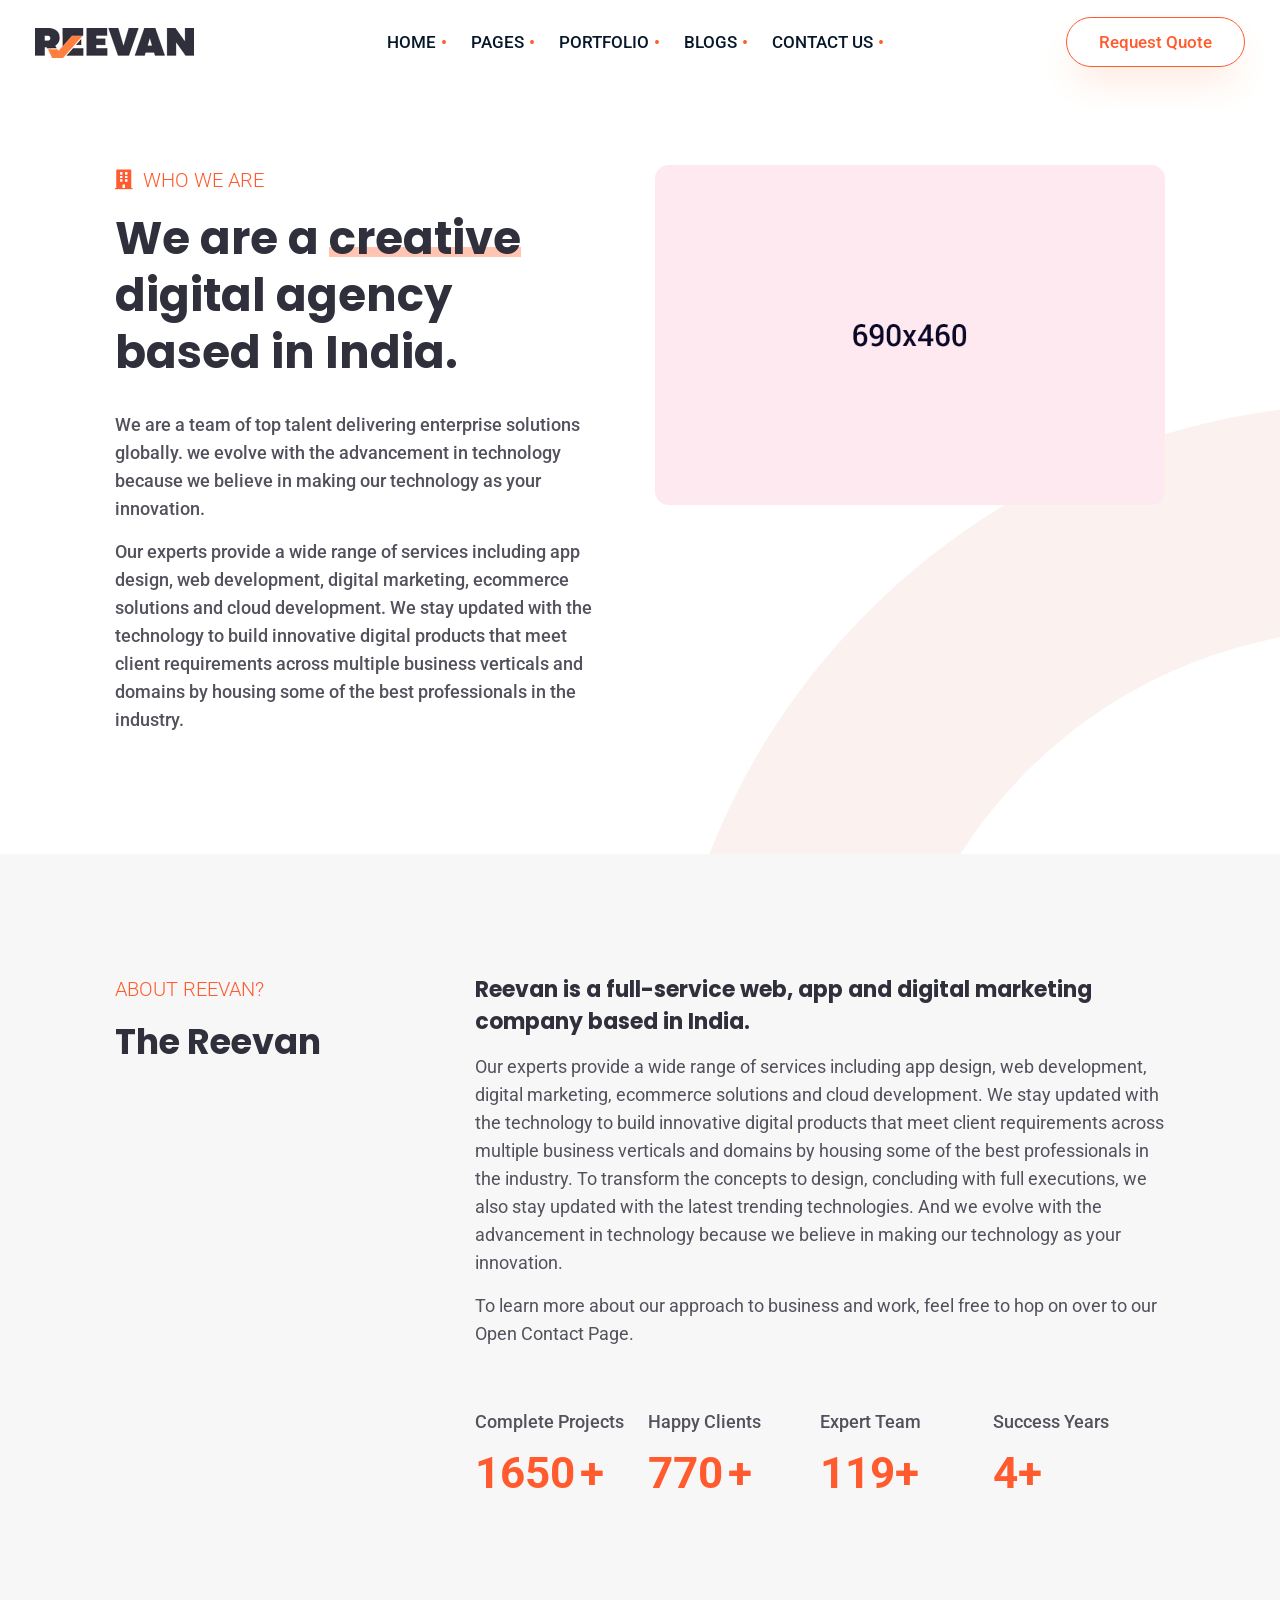
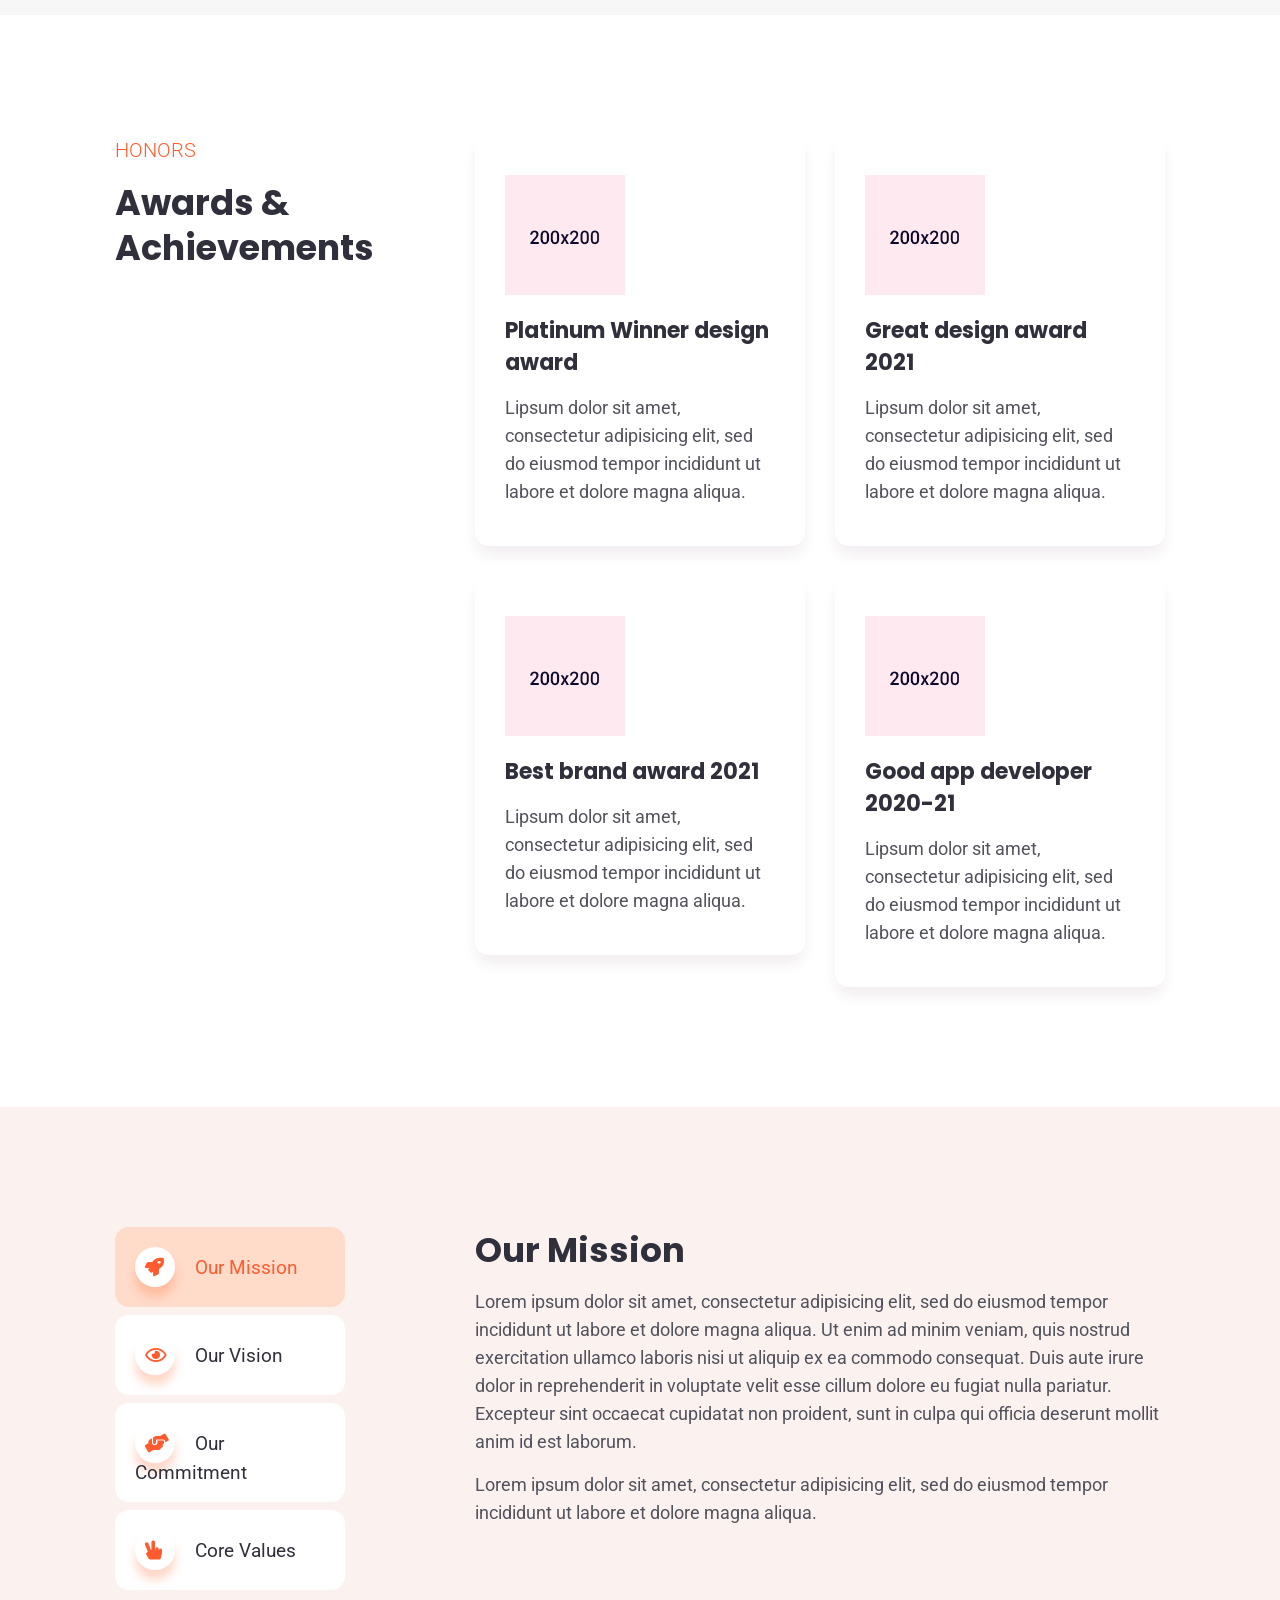
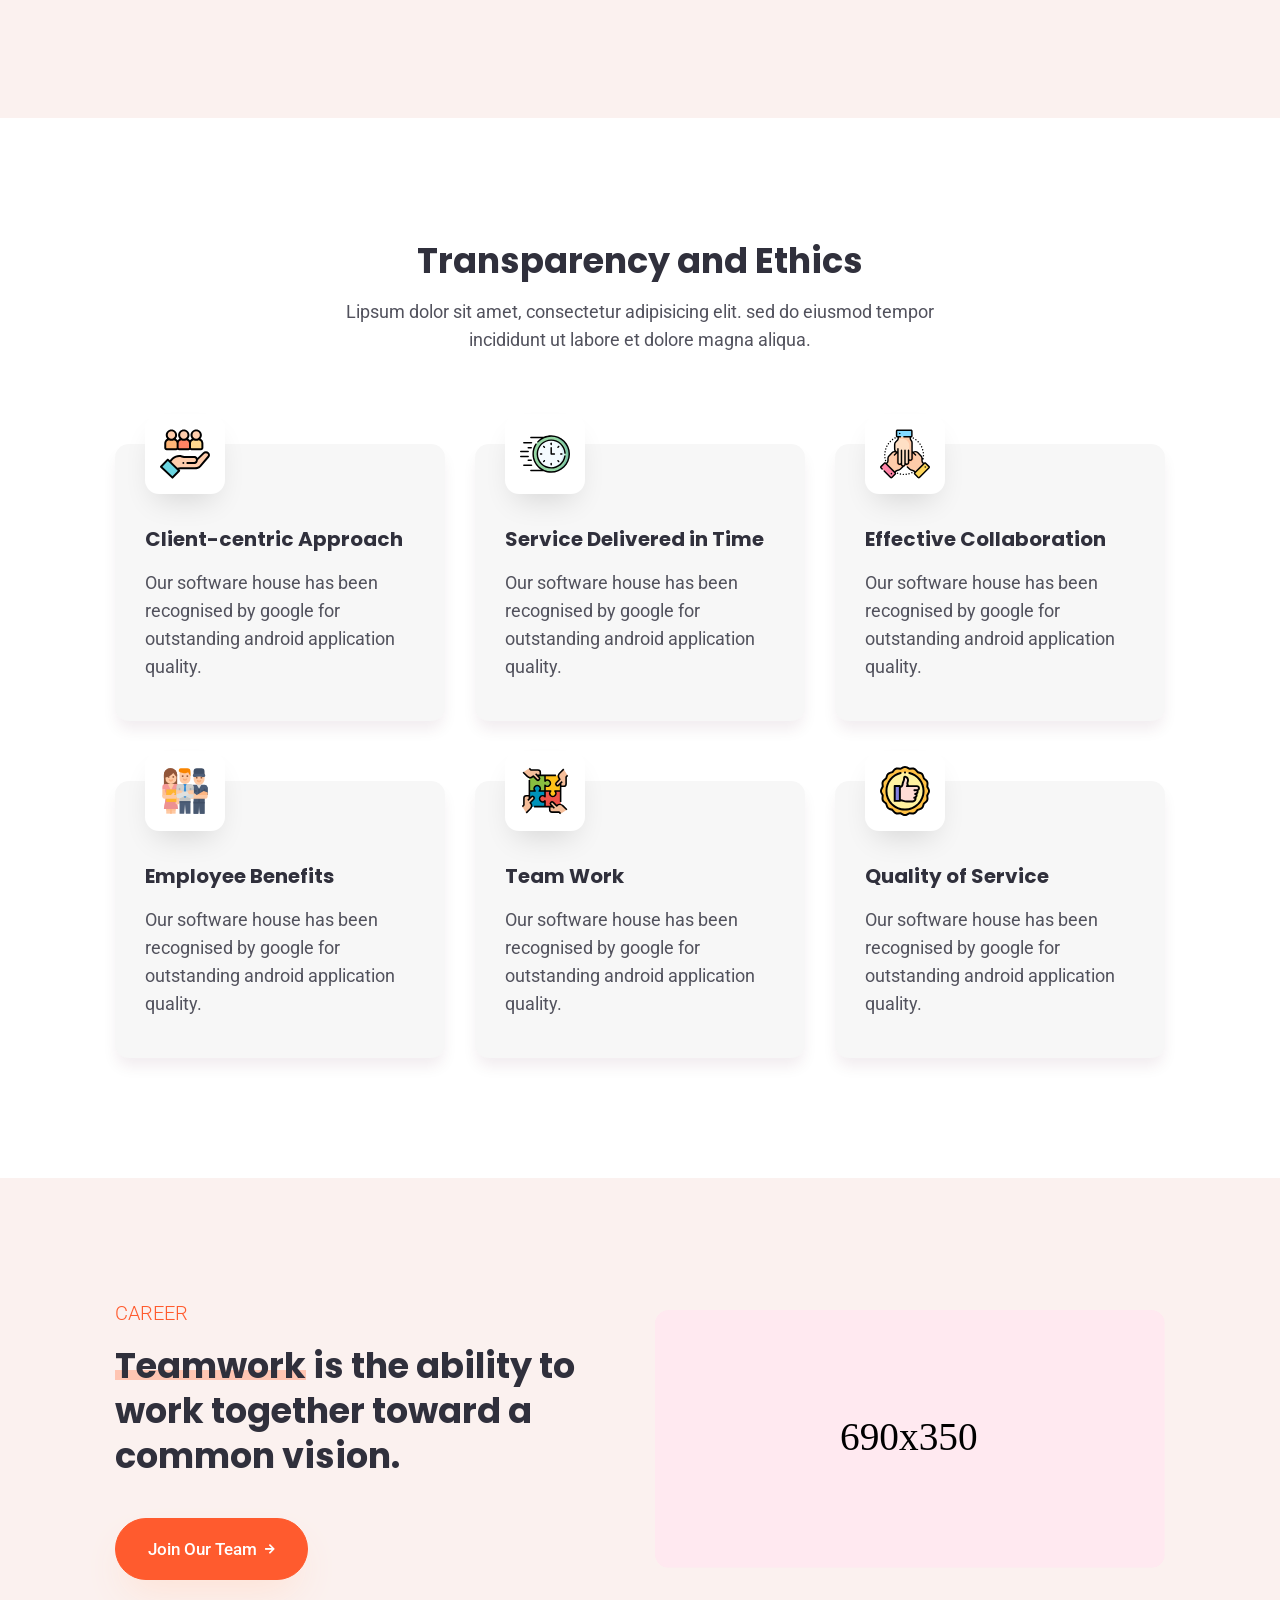
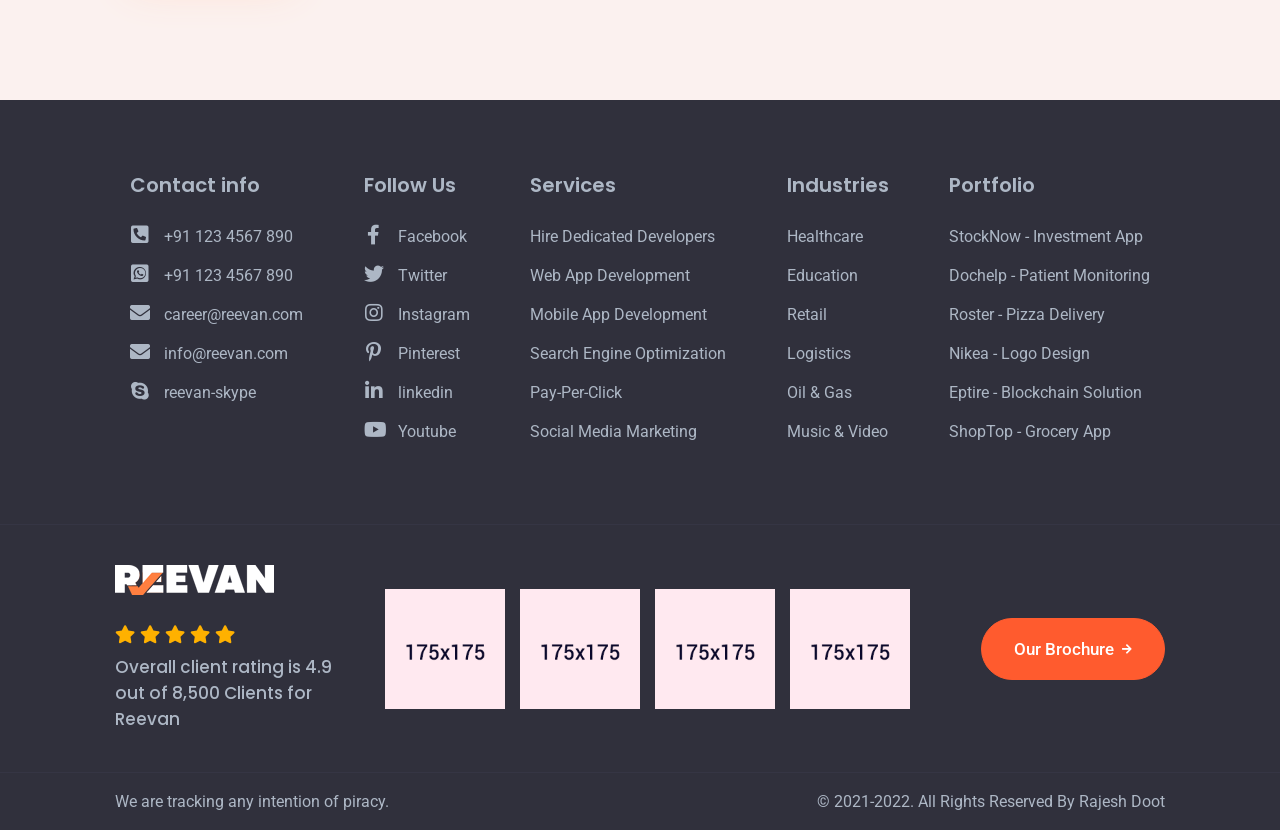
==== about.html @ 34c4d8a5 "added files" ====
<!DOCTYPE html>
<html lang="zxx" class="no-js">
<head>
	<meta charset="utf-8" />
	<title>Reevan Web Design &amp; Digital Marketing Agency HTML Template</title>
	<meta name="description" content="Creative Agency, Marketing Agency Template">
	<meta name="keywords" content="Creative Agency, Marketing Agency">
	<meta name="author" content="rajesh-doot">
	<meta name="viewport" content="width=device-width, initial-scale=1, shrink-to-fit=no">
	<meta http-equiv="X-UA-Compatible" content="IE=edge">
	<meta name="theme-color" content="#e8f1ff">
	<!--Website-favicon-->
	<link href="images/favicon.png" rel="icon">
	<!--Plugin-css-->
	<link href="css/bootstrap.min.css" rel="stylesheet">
	<link href="css/plugin.min.css" rel="stylesheet">
	<link href="css/all.min.css" rel="stylesheet">
	<link rel="preconnect" href="https://fonts.gstatic.com">
	<link rel="preconnect" href="https://fonts.gstatic.com">
	<link href="https://fonts.googleapis.com/css2?family=Poppins:wght@300;400;500;600;700;800;900&family=Roboto:wght@400;500;700&display=swap" rel="stylesheet">
	<!-- Template-style-->
	<link href="css/style.css" rel="stylesheet">
	<link href="css/responsive.css" rel="stylesheet">
</head>
<body>
    <!--Start Preloader -->
    <div class="onloadpage" id="page-load">
		<div class="loader-div">
		  <div class="on-img"><img src="images/loader.gif" alt="Logo" class="img-fluid" /><span>Loading Please Wait...</span></div>
		</div>
	  </div>
	  <!--End Preloader -->
	  <!--Start Header-->
	  <header class="ree-header fixed-top">
		<div class="container-fluid m-p-l-r-0">
		  <div class="menu-header">
			<div class="menu-logo">
			  <div class="dskt-logo"><a class="nav-brand" href="./">	<img src="images/logo.png" alt="Logo" class="ree-logo" /> </a> </div>
			</div>
			<div class="ree-nav" role="navigation">
			  <ul class="nav-list">
				<li class="megamenu">
				  <a href="#" class="menu-links">Home</a>
				  <div class="menu-dropdown">
					<div class="menu-block-set">
					  <div class="container">
						<div class="menu-block-a">
						  <div class="mega-menu-blocks">
							<p class="mb10">Need a Website?</p>
							<h4>We Will Shape Your Brand With Our Digital Solutions</h4>
							<a href="get-quote.html" class="ree-btn ree-btn0 ree-btn-grdt2 mt30"> Request Quote <i class="fas fa-arrow-right fa-btn"></i></a>
						  </div>
						  <div class="mega-menu-blocks">
							<div class="menu-inner-block-a">
							  <div class="inner-blockss">
								<label class="menu-headings">Multi-Page Demo</label>
								<ul class="menu-li-link">
								  <li><a href="app-development.html">App Development</a></li>
								  <li><a href="creative-agency.html">Creative Agency</a></li>
								  <li><a href="digital-agency.html">Digital Agency</a></li>
								  <li><a href="graphic-design.html">Graphic Design</a></li>
								  <li><a href="lead-generation.html">Lead Generation</a></li>
								  <li><a href="personal-portfolio.html">Personal Portfolio</a></li>
								  <li><a href="web-design.html">Web Design</a></li>
								</ul>
							  </div>
							  <div class="inner-blockss">
								<label class="menu-headings">One-Page Demo</label>
								<ul class="menu-li-link">
								  <li><a href="app-development-onepage.html">App Development</a></li>
								  <li><a href="creative-agency-onepage.html">Creative Agency</a></li>
								  <li><a href="digital-agency-onepage.html">Digital Agency</a></li>
								  <li><a href="graphic-design-onepage.html">Graphic Design</a></li>
								  <li><a href="lead-generation-onepage.html">Lead Generation</a></li>
								  <li><a href="personal-portfolio-onepage.html">Personal Portfolio</a></li>
								  <li><a href="web-design-onepage.html">Web Design</a></li>
								</ul>
							  </div>
							  <div class="inner-blockss">
								<label class="menu-headings">Coming Soon Demo</label>
								<ul class="menu-li-link">
								  <li><a  href="#." class="dsbld">Corporate Business</a></li>
								  <li><a  href="#." class="dsbld">Product Landing Page</a></li>
								  <li><a  href="#." class="dsbld">Photography</a></li>
								  <li><a  href="#." class="dsbld">Domain & Hosting</a></li>
								  <li><a  href="#." class="dsbld">E-commerce</a></li>
								  <li><a  href="#." class="dsbld">Business Development</a></li>
								</ul>
							  </div>
							  <div class="inner-blockss">
								<label class="menu-headings">&nbsp;</label>
							  </div>
							</div>
						  </div>
						</div>
					  </div>
					</div>
					<div class="menu-extra-info">
					  <div class="container">
						<div class="menu-extra-info-inner">
						  <ul>
							<li>
							  <div class="menu-icon-ree">
								<div class="webiocon"> <i class="far fa-envelope"></i> </div>
							  </div>
							  <a href="mailto:reevan@abcd.com">reevan@abcd.com</a>
							</li>
							<li>
							  <div class="menu-icon-ree">
								<div class="webiocon"> <i class="fas fa-phone-alt"></i> </div>
							  </div>
							  <a href="tel:+91123456789">+91 123 456 7890</a>
							</li>
							<li>
							  <div class="menu-icon-ree">
								<div class="webiocon"> <i class="fab fa-whatsapp"></i> </div>
							  </div>
							  <a href="https://wa.me/+91123456789">+91 123 456 7890</a>
							</li>
							<li>
							  <div class="menu-icon-ree">
								<div class="webiocon"> <i class="fab fa-skype"></i> </div>
							  </div>
							  <a href="#">Reevan.Skype</a>
							</li>
							<li>
							  <div class="menu-icon-ree">
								<div class="webiocon"> <i class="fas fa-question"></i> </div>
							  </div>
							  <a href="#">Why Choose Us</a>
							</li>
						  </ul>
						</div>
					  </div>
					</div>
				  </div>
				</li>
				<li class="megamenu">
				  <a href="#" class="menu-links">Pages</a>
				  <div class="menu-dropdown">
					<div class="menu-block-set">
					  <div class="container">
						<div class="menu-block-a">
						  <div class="mega-menu-blocks">
							<h4>Creative, Premium & Scalable Solutions For App and Web Development</h4>
							<a href="get-quote.html" class="ree-btn ree-btn0 ree-btn-grdt2 mt30"> Request Quote <i class="fas fa-arrow-right fa-btn"></i></a>
						  </div>
						  <div class="mega-menu-blocks">
							<div class="menu-inner-block-a">
							  <div class="inner-blockss">
								<ul class="menu-li-link">
								  <li><a href="about.html">About Us</a></li>
								  <li><a href="about-2.html">About Us - 2</a></li>
								  <li><a href="career.html">Career</a></li>
								  <li><a href="career-2.html">Career - 2</a></li>
								  <li><a href="case-study.html">Case Study</a></li>
								</ul>
							  </div>
							  <div class="inner-blockss">
								<ul class="menu-li-link">
								  <li><a href="case-study-details.html">Case Study Details</a></li>
								  <li><a href="core-values.html">Our Core Value</a></li>
								  <li><a href="get-quote.html">Contact Us</a></li>
								  <li><a href="get-quote-2.html">Contact Us - 2</a></li>
								  <li><a href="our-team.html">Our Team</a></li>
								</ul>
							  </div>
							  <div class="inner-blockss">
								<ul class="menu-li-link">
								  <li><a href="our-team-2.html">Our Team - 2</a></li>
								  <li><a href="pricing.html">Pricing</a></li>
								  <li><a href="pricing-2.html">Pricing - 2</a></li>
								  <li><a href="services.html">Service</a></li>
								  <li><a href="services-2.html">Service - 2</a></li>
								</ul>
							  </div>
							  <div class="inner-blockss">
								<ul class="menu-li-link">
								  <li><a href="service-details.html">Service Details</a></li>
								  <li><a href="service-details-2.html">Service Details - 2</a></li>
								  <li><a href="why-us.html">Why Choose Us</a></li>
								</ul>
							  </div>
							</div>
						  </div>
						</div>
					  </div>
					</div>
					<div class="menu-extra-info">
					  <div class="container">
						<div class="menu-extra-info-inner">
						  <ul>
							<li>
							  <div class="menu-icon-ree">
								<div class="webiocon"> <i class="far fa-envelope"></i> </div>
							  </div>
							  <a href="mailto:reevan@abcd.com">reevan@abcd.com</a>
							</li>
							<li>
							  <div class="menu-icon-ree">
								<div class="webiocon"> <i class="fas fa-phone-alt"></i> </div>
							  </div>
							  <a href="tel:+91123456789">+91 123 456 7890</a>
							</li>
							<li>
							  <div class="menu-icon-ree">
								<div class="webiocon"> <i class="fab fa-whatsapp"></i> </div>
							  </div>
							  <a href="https://wa.me/+91123456789">+91 123 456 7890</a>
							</li>
							<li>
							  <div class="menu-icon-ree">
								<div class="webiocon"> <i class="fab fa-skype"></i> </div>
							  </div>
							  <a href="#">Reevan.Skype</a>
							</li>
							<li>
							  <div class="menu-icon-ree">
								<div class="webiocon"> <i class="fas fa-question"></i> </div>
							  </div>
							  <a href="#">Why Choose Us</a>
							</li>
						  </ul>
						</div>
					  </div>
					</div>
				  </div>
				</li>
				<li class="megamenu mega-small">
				  <a href="#"  class="menu-links">Portfolio</a>
				  <div class="menu-dropdown">
					<div class="menu-block-set"> 
					  <a class="dropdown-item" href="portfolio-modern.html">Portfolio Modern</a>
					  <a class="dropdown-item" href="portfolio-2.html">Portfolio 3 Grid</a>
					  <a class="dropdown-item" href="portfolio-3.html">Portfolio 4 Grid</a>
					  <a class="dropdown-item" href="portfolio-details.html">Portfolio Details</a>							 
					  <a class="dropdown-item" href="portfolio-details-2.html">Portfolio Details - 2</a>						 
					</div>
				  </div>
				</li>
				<li class="megamenu mega-small">
				  <a href="#"  class="menu-links">Blogs</a>
				  <div class="menu-dropdown">
					<div class="menu-block-set"> 
					  <a class="dropdown-item" href="blog.html">Blog Page</a>
					  <a class="dropdown-item" href="blog-details.html">Blog Details</a>					 
					</div>
				  </div>
				</li>
				<li class="megamenu mega-small">
				  <a href="#"  class="menu-links">Contact Us</a>
				  <div class="menu-dropdown">
					<div class="menu-block-set"> 
					  <a class="dropdown-item" href="get-quote.html">Contact Us</a>
					  <a class="dropdown-item" href="get-quote-2.html">Contact Us - 2</a>			 
					</div>
				  </div>
				</li>
			  </ul>
			</div>
			<div class="ree-nav-cta">
			  <ul>
				<li><a href="get-quote.html" class="ree-btn ree-btn0 ree-btn-grdt2"> Request Quote</a> </li>
			  </ul>
			</div>
			<div class="mobile-menu2">
			  <ul class="mob-nav2">
				<li><a href="get-quote.html" class="ree-btn2 ree-btn-grdt1"><i class="fas fa-envelope-open-text"></i></a></li>
				<li class="navm-"><a class="toggle" href="#"> <span></span> </a> </li>
			  </ul>
			</div>
			<!-- mobile Nav -->
			<nav id="main-nav">
			  <ul>
				<li>
				  <a href="#">Home</a>
				  <ul>
					<li><a href="#">Multi-Page Demo</a>
					  <ul>
						<li><a href="app-development.html">App Development</a></li>
						<li><a href="creative-agency.html">Creative Agency</a></li>
						<li><a href="digital-agency.html">Digital Agency</a></li>
						<li><a href="graphic-design.html">Graphic Design</a></li>
						<li><a href="lead-generation.html">Lead Generation</a></li>
						<li><a href="personal-portfolio.html">Personal Portfolio</a></li>
						<li><a href="web-design.html">Web Design</a></li>
					  </ul>
					</li>
					<li><a href="#">One-Page Demo</a>
					  <ul>
						<li><a href="app-development-onepage.html">App Development</a></li>
						<li><a href="creative-agency-onepage.html">Creative Agency</a></li>
						<li><a href="digital-agency-onepage.html">Digital Agency</a></li>
						<li><a href="graphic-design-onepage.html">Graphic Design</a></li>
						<li><a href="lead-generation-onepage.html">Lead Generation</a></li>
						<li><a href="personal-portfolio-onepage.html">Personal Portfolio</a></li>
						<li><a href="web-design-onepage.html">Web Design</a></li>
					  </ul>
					</li>
				  </ul>
				</li>              
				<li><a href="#">Pages</a>
				  <ul>
					<li><a href="about.html">About Us</a></li>
					<li><a href="about-2.html">About Us - 2</a></li>
					<li><a href="career.html">Career</a></li>
					<li><a href="career-2.html">Career - 2</a></li>
					<li><a href="case-study.html">Case Study</a></li>
					<li><a href="case-study-details.html">Case Study Details</a></li>
					<li><a href="core-values.html">Our Core Value</a></li>
					<li><a href="get-quote.html">Contact Us</a></li>
					<li><a href="get-quote-2.html">Contact Us - 2</a></li>
					<li><a href="our-team.html">Our Team</a></li>
					<li><a href="our-team-2.html">Our Team - 2</a></li>
					<li><a href="pricing.html">Pricing</a></li>
					<li><a href="pricing-2.html">Pricing - 2</a></li>
					<li><a href="services.html">Service</a></li>
					<li><a href="services-2.html">Service - 2</a></li>
					<li><a href="service-details.html">Service Details</a></li>
					<li><a href="service-details-2.html">Service Details - 2</a></li>
					<li><a href="why-us.html">Why Choose Us</a></li>
				  </ul>
				</li>
				<li><a href="#">Portfolio</a>
				  <ul>
					<li><a href="portfolio-modern.html">Portfolio Modern</a></li>
					<li><a href="portfolio-2.html">Portfolio 3 Grid</a></li>
					<li><a href="portfolio-3.html">Portfolio 4 Grid</a></li>
					<li>><a href="portfolio-details.html">Portfolio Details</a></li>
					<li><a href="portfolio-details-2.html">Portfolio Details - 2</a></li>
					<li><a href="portfolio-details.html">Portfolio Details</a></li>
				  </ul>
				</li>
				<li><a href="#">Blogs</a>
				  <ul>
					<li>  <a href="blog.html">Blog Page</a></li>
					<li>  <a href="blog-details.html">Blog Details</a></li>
				  </ul>
				</li>
				<li><a href="#">Contact Page</a>
				  <ul>
					  <li><a href="get-quote.html">Contact Us</a></li>
					  <li><a href="get-quote-2.html">Contact Us - 2</a></li>
				  </ul>
				</li>             
			  </ul>
			  <ul class="bottom-nav">
				<li class="ree-hc">
				  <a href="tel:123567890" rel="noreferrer" target="_blank">
					<svg version="1.1"  xmlns="http://www.w3.org/2000/svg" xmlns:xlink="http://www.w3.org/1999/xlink" x="0px" y="0px" viewBox="0 0 25.625 25.625" style="enable-background:new 0 0 25.625 25.625;" xml:space="preserve">
					  <g>
						<path d="M22.079,17.835c-1.548-1.324-3.119-2.126-4.648-0.804l-0.913,0.799 c-0.668,0.58-1.91,3.29-6.712-2.234C5.005,10.079,7.862,9.22,8.531,8.645l0.918-0.8c1.521-1.325,0.947-2.993-0.15-4.71l-0.662-1.04  C7.535,0.382,6.335-0.743,4.81,0.58L3.986,1.3C3.312,1.791,1.428,3.387,0.971,6.419c-0.55,3.638,1.185,7.804,5.16,12.375
						  c3.97,4.573,7.857,6.87,11.539,6.83c3.06-0.033,4.908-1.675,5.486-2.272l0.827-0.721c1.521-1.322,0.576-2.668-0.973-3.995 L22.079,17.835z" />
					  </g>
					</svg>
				  </a>
				</li>
				<li class="ree-hc">
				  <a href="mailto:abc@example.com" target="_blank">
					<svg xmlns="http://www.w3.org/2000/svg" width="24" height="24" viewBox="0 0 24 24">
					  <path d="M20 4H4c-1.1 0-1.99.9-1.99 2L2 18c0 1.1.9 2 2 2h16c1.1 0 2-.9 2-2V6c0-1.1-.9-2-2-2zm0 4l-8 5-8-5V6l8 5 8-5v2z" />
					  <path d="M0 0h24v24H0z" fill="none" />
					</svg>
				  </a>
				</li>
				<li class="ree-hc">
				  <a href="skype:reevan.company" rel="noreferrer" target="_blank">
					<svg xmlns="http://www.w3.org/2000/svg" viewBox="0 0 448 512">
					  <path d="M424.7 299.8c2.9-14 4.7-28.9 4.7-43.8 0-113.5-91.9-205.3-205.3-205.3-14.9 0-29.7 1.7-43.8 4.7C161.3 40.7 137.7 32 112 32 50.2 32 0 82.2 0 144c0 25.7 8.7 49.3 23.3 68.2-2.9 14-4.7 28.9-4.7 43.8 0 113.5 91.9 205.3 205.3 205.3 14.9 0 29.7-1.7 43.8-4.7 19 14.6 42.6 23.3 68.2 23.3 61.8 0 112-50.2 112-112 .1-25.6-8.6-49.2-23.2-68.1zm-194.6 91.5c-65.6 0-120.5-29.2-120.5-65 0-16 9-30.6 29.5-30.6 31.2 0 34.1 44.9 88.1 44.9 25.7 0 42.3-11.4 42.3-26.3 0-18.7-16-21.6-42-28-62.5-15.4-117.8-22-117.8-87.2 0-59.2 58.6-81.1 109.1-81.1 55.1 0 110.8 21.9 110.8 55.4 0 16.9-11.4 31.8-30.3 31.8-28.3 0-29.2-33.5-75-33.5-25.7 0-42 7-42 22.5 0 19.8 20.8 21.8 69.1 33 41.4 9.3 90.7 26.8 90.7 77.6 0 59.1-57.1 86.5-112 86.5z" />
					</svg>
				  </a>
				</li>
				<li class="ree-hc">
				  <a href="wa.me/+91123456789" rel="noreferrer" target="_blank">
					<svg version="1.1"  xmlns="http://www.w3.org/2000/svg" xmlns:xlink="http://www.w3.org/1999/xlink" x="0px" y="0px" viewBox="0 0 512 512"	style="enable-background:new 0 0 512 512;" xml:space="preserve">
					  <g>
						<path d="M256.064,0h-0.128C114.784,0,0,114.816,0,256c0,56,18.048,107.904,48.736,150.048l-31.904,95.104l98.4-31.456 C155.712,496.512,204,512,256.064,512C397.216,512,512,397.152,512,256S397.216,0,256.064,0z M405.024,361.504 c-6.176,17.44-30.688,31.904-50.24,36.128c-13.376,2.848-30.848,5.12-89.664-19.264C189.888,347.2,141.44,270.752,137.664,265.792
						  c-3.616-4.96-30.4-40.48-30.4-77.216s18.656-54.624,26.176-62.304c6.176-6.304,16.384-9.184,26.176-9.184 c3.168,0,6.016,0.16,8.576,0.288c7.52,0.32,11.296,0.768,16.256,12.64c6.176,14.88,21.216,51.616,23.008,55.392 c1.824,3.776,3.648,8.896,1.088,13.856c-2.4,5.12-4.512,7.392-8.288,11.744c-3.776,4.352-7.36,7.68-11.136,12.352 c-3.456,4.064-7.36,8.416-3.008,15.936c4.352,7.36,19.392,31.904,41.536,51.616c28.576,25.44,51.744,33.568,60.032,37.024 c6.176,2.56,13.536,1.952,18.048-2.848c5.728-6.176,12.8-16.416,20-26.496c5.12-7.232,11.584-8.128,18.368-5.568 c6.912,2.4,43.488,20.48,51.008,24.224c7.52,3.776,12.48,5.568,14.304,8.736C411.2,329.152,411.2,344.032,405.024,361.504z"/>
					  </g>
					</svg>
				  </a>
				</li>
			  </ul>
			</nav>
		  </div>
		</div>
	  </header>
	  <!-- Header End -->

	<!--page head-->
	<section class="page-heading-sec about-pag-head pt85 pb120">
		<div class="container">
			<div class="row pt80">
				<div class="col-lg-6">
					<div class="page-heading mr25">
						<span class="sub-heading mb15" data-aos="fade-up" data-aos-delay="200"><i class="fas fa-building mr5"></i> Who We Are</span>
						<h1 data-aos="fade-up" data-aos-delay="400"> We are a <span class="ree-text rt45">creative</span> digital agency based in India.</h1>
						<p class="mt30 h-light" data-aos="fade-up" data-aos-delay="600">We are a team of top talent delivering enterprise solutions globally. we evolve with the advancement in technology because we believe in making our technology as your innovation.</p>
						<p class="mt15 h-light" data-aos="fade-up" data-aos-delay="800">Our experts provide a wide range of services including app design, web development, digital marketing, ecommerce solutions and cloud development. We stay updated with the technology to build innovative digital products that meet client requirements across multiple business verticals and domains by housing some of the best professionals in the industry.</p>
					</div>
				</div>

				<div class="col-lg-6">
					<div class="sol-img m-mt30">
						<img src="images/others/building-mockup.jpg" alt="reevan office" class="img-fluid" data-aos="fade-in" data-aos-delay="400">
					</div>
				</div>
			</div>
			
		</div>
	</section>
	<!--page head end-->

	<!--about company-->
	<section class="r-bg-c sec-pad">
		<div class="container">
			<div class="row">
				<div class="col-lg-4">
					<div class="page-headings side-pghd">
						<span class="sub-heading mb15">About Reevan?</span>
						<h2>The Reevan</h2>
					</div>
				</div>
				<div class="col-lg-8">
					<h4 class="mb15">Reevan is a full-service web, app and digital marketing company based in India.</h4>
					<p>Our experts provide a wide range of services including app design, web development, digital
						marketing, ecommerce solutions and cloud development. We stay updated with the technology to
						build innovative digital products that meet client requirements across multiple business
						verticals and domains by housing some of the best professionals in the industry. To transform
						the concepts to design, concluding with full executions, we also stay updated with the latest
						trending technologies. And we evolve with the advancement in technology because we believe in
						making our technology as your innovation.</p>
					<p class="mt15">To learn more about our approach to business and work, feel free to hop on over to	our Open Contact Page.</p>

					<div class="row justify-content-center">
						<div class="col-lg-12">
							<div class="company-stats2 roww mt30">
								<div class="statsnum counter-number mt30">	<p>Complete Projects</p>	<span class="counter">7500</span> <span>+</span> </div>
								<div class="statsnum counter-number mt30"> <p>Happy Clients</p>	<span class="counter">3500</span> <span>+</span>	</div>
								<div class="statsnum counter-number mt30">	<p>Expert Team</p>	<span class="counter">540</span><span>+</span>		</div>
								<div class="statsnum counter-number mt30">	<p>Success Years</p> <span class="counter">20</span><span>+</span>	</div>
							</div>
						</div>
					</div>	


				</div>
			</div>
		</div>
	</section>
	<!--about company end-->

	<!--company awards-->
	<section class="r-bg-x sec-pad pt90">
		<div class="container">
			<div class="row">
				<div class="col-lg-4 mt30 m-mt0">
					<div class="page-headings side-pghd">
						<span class="sub-heading mb15">Honors</span>
						<h2>Awards & Achievements</h2>
					</div>
				</div>
				<div class="col-lg-8">
					<div class="row">
						<div class="col-lg-6 col-sm-6 mt30">
							<div class="ree-card ico-cont">
								<div class="ic-img mb20"> <img src="images/icons/topseobrands01.png" alt="Award Reevan">
								</div>
								<div class="ic-cont">
									<h4>Platinum Winner design award</h4>
									<p class="mt15">Lipsum dolor sit amet, consectetur adipisicing elit, sed do eiusmod
										tempor incididunt ut labore et dolore magna aliqua. </p>
								</div>
							</div>
						</div>
						<div class="col-lg-6 col-sm-6 mt30">
							<div class="ree-card ico-cont">
								<div class="ic-img mb20"> <img src="images/icons/extract01.png" alt="Award Reevan">
								</div>
								<div class="ic-cont">
									<h4>Great design award 2021</h4>
									<p class="mt15">Lipsum dolor sit amet, consectetur adipisicing elit, sed do eiusmod
										tempor incididunt ut labore et dolore magna aliqua. </p>
								</div>
							</div>
						</div>
						<div class="col-lg-6 col-sm-6 mt30">
							<div class="ree-card ico-cont">
								<div class="ic-img mb20"> <img src="images/icons/designrush01.png" alt="Award Reevan">
								</div>
								<div class="ic-cont">
									<h4>Best brand award 2021</h4>
									<p class="mt15">Lipsum dolor sit amet, consectetur adipisicing elit, sed do eiusmod
										tempor incididunt ut labore et dolore magna aliqua. </p>
								</div>
							</div>
						</div>
						<div class="col-lg-6 col-sm-6 mt30">
							<div class="ree-card ico-cont">
								<div class="ic-img mb20"> <img src="images/icons/clutch01.png" alt="Award Reevan">
								</div>
								<div class="ic-cont">
									<h4>Good app developer 2020-21</h4>
									<p class="mt15">Lipsum dolor sit amet, consectetur adipisicing elit, sed do eiusmod
										tempor incididunt ut labore et dolore magna aliqua. </p>
								</div>
							</div>
						</div>
					</div>
				</div>
			</div>
		</div>
	</section>
	<!--company awards end-->

	<!--mission and vision-->
	<section class="r-bg-a  sec-pad">
		<div class="container">
			<div class="row">
				<div class="col-lg-4 col-sm-12">
					<!-- Tabs nav -->
					<ul class="vrt-tabb nav nav-pills nav-pills-custom" id="pills-tab" role="tablist"
						aria-orientation="vertical">
						<li>
							<a class="nav-link active" id="mission-tab" data-toggle="pill" href="#pills-mission"
								role="tab" aria-controls="pills-mission" aria-selected="true">
								<i class="fas fa-rocket"></i> Our Mission</a>
						</li>
						<li> <a class="nav-link" id="vision-tab" data-toggle="pill" href="#pills-vision" role="tab"
								aria-controls="pills-vision" aria-selected="false">
								<i class="far fa-eye"></i> Our Vision</a>
						</li>
						<li> <a class="nav-link" id="comit-tab" data-toggle="pill" href="#pills-comit" role="tab"
								aria-controls="pills-comit" aria-selected="false">
								<i class="fas fa-hands-helping"></i> Our Commitment</a>
						</li>
						<li> <a class="nav-link" id="value-tab" data-toggle="pill" href="#pills-value" role="tab"
								aria-controls="pills-value" aria-selected="false">
								<i class="fas fa-hand-peace"></i> Core Values</a>
						</li>
					</ul>
				</div>
				<div class="col-lg-8 col-sm-12">
					<!-- Tabs content -->
					<div class="tab-content tab-bg" id="pills-tabContent">
						<div class="tab-pane fade  show active" id="pills-mission" role="tabpanel"	aria-labelledby="mission-tab">	<h3 class="mb15">Our Mission</h3>
							<p>Lorem ipsum dolor sit amet, consectetur adipisicing elit, sed do eiusmod tempor
								incididunt ut labore et dolore magna aliqua. Ut enim ad minim veniam, quis nostrud
								exercitation ullamco laboris nisi ut aliquip ex ea commodo consequat. Duis aute irure
								dolor in reprehenderit in voluptate velit esse cillum dolore eu fugiat nulla pariatur.
								Excepteur sint occaecat cupidatat non proident, sunt in culpa qui officia deserunt
								mollit anim id est laborum.</p>
							<p class="mt15">Lorem ipsum dolor sit amet, consectetur adipisicing elit, sed do eiusmod
								tempor incididunt ut labore et dolore magna aliqua.</p>
						</div>
						<div class="tab-pane fade" id="pills-vision" role="tabpanel" aria-labelledby="vision-tab">	<h3 class="mb15">Our Vision</h3>
							<p>Lorem ipsum dolor sit amet, consectetur adipisicing elit, sed do eiusmod tempor
								incididunt ut labore et dolore magna aliqua. Ut enim ad minim veniam, quis nostrud
								exercitation ullamco laboris nisi ut aliquip ex ea commodo consequat. Duis aute irure
								dolor in reprehenderit in voluptate velit esse cillum dolore eu fugiat nulla pariatur.
								Excepteur sint occaecat cupidatat non proident, sunt in culpa qui officia deserunt
								mollit anim id est laborum.</p>
							<p class="mt15">Lorem ipsum dolor sit amet, consectetur adipisicing elit, sed do eiusmod
								tempor incididunt ut labore et dolore magna aliqua. Lorem ipsum dolor sit amet,
								consectetur adipisicing elit, sed do eiusmod tempor incididunt ut labore et dolore magna
								aliqua.</p>
						</div>
						<div class="tab-pane fade" id="pills-comit" role="tabpanel" aria-labelledby="comit-tab">	<h3 class="mb15">Our Commitment</h3>
							<p>Lorem ipsum dolor sit amet, consectetur adipisicing elit, sed do eiusmod tempor
								incididunt ut labore et dolore magna aliqua. Ut enim ad minim veniam, quis nostrud
								exercitation ullamco laboris nisi ut aliquip ex ea commodo consequat. Duis aute irure
								dolor in reprehenderit in voluptate velit esse cillum dolore eu fugiat nulla pariatur.
								Excepteur sint occaecat cupidatat non proident, sunt in culpa qui officia deserunt
								mollit anim id est laborum.</p>
							<p class="mt15">Lorem ipsum dolor sit amet, consectetur adipisicing elit, sed do eiusmod
								tempor incididunt ut labore et dolore magna aliqua. Lorem ipsum dolor sit amet,
								consectetur adipisicing elit, sed do eiusmod tempor incididunt ut labore et dolore magna
								aliqua.</p>
						</div>
						<div class="tab-pane fade" id="pills-value" role="tabpanel" aria-labelledby="value-tab">	<h3 class="mb15">Core Value</h3>
							<p>Lorem ipsum dolor sit amet, consectetur adipisicing elit, sed do eiusmod tempor
								incididunt ut labore et dolore magna aliqua. Ut enim ad minim veniam, quis nostrud
								exercitation ullamco laboris nisi ut aliquip ex ea commodo consequat. Duis aute irure
								dolor in reprehenderit in voluptate velit esse cillum dolore eu fugiat nulla pariatur.
								Excepteur sint occaecat cupidatat non proident, sunt in culpa qui officia deserunt
								mollit anim id est laborum.</p>
							<p class="mt15">Lorem ipsum dolor sit amet, consectetur adipisicing elit, sed do eiusmod
								tempor incididunt ut labore et dolore magna aliqua. Lorem ipsum dolor sit amet,
								consectetur adipisicing elit, sed do eiusmod tempor incididunt ut labore et dolore magna
								aliqua.</p>
						</div>
					</div>
				</div>
			</div>
		</div>
	</section>
	<!--mission and vision end-->

	<!--company keypoints-->
	<section class="r-bg-x  sec-pad">
		<div class="container">
			<div class="row justify-content-center">
				<div class="col-lg-7 text-center">
					<div class="page-headings">
						<h2>Transparency and Ethics</h2>
						<p class="mt15">Lipsum dolor sit amet, consectetur adipisicing elit. sed do eiusmod tempor incididunt ut labore et dolore magna aliqua.</p>
					</div>
				</div>
			</div>
			<div class="row mt30">
				<div class="col-lg-4 col-sm-6">
					<div class="ree-card r-bg-c mt60">
						<div class="ree-card-img"><img src="images/icons/target.svg" alt="services"> </div>
						<div class="ree-card-content mt40">
							<h3 class="mb15">Client-centric Approach</h3>
							<p>Our software house has been recognised by google for outstanding android application	quality.</p>

						</div>
					</div>
				</div>
				<div class="col-lg-4 col-sm-6">
					<div class="ree-card r-bg-c mt60">
						<div class="ree-card-img"><img src="images/icons/fast-time.svg" alt="services"> </div>
						<div class="ree-card-content mt40">
							<h3 class="mb15">Service Delivered in Time</h3>
							<p>Our software house has been recognised by google for outstanding android application	quality.</p>

						</div>
					</div>
				</div>
				<div class="col-lg-4 col-sm-6">
					<div class="ree-card r-bg-c mt60">
						<div class="ree-card-img"><img src="images/icons/united.svg" alt="services"> </div>
						<div class="ree-card-content mt40">
							<h3 class="mb15">Effective Collaboration</h3>
							<p>Our software house has been recognised by google for outstanding android application	quality.</p>

						</div>
					</div>
				</div>
				<div class="col-lg-4 col-sm-6">
					<div class="ree-card r-bg-c mt60">
						<div class="ree-card-img"><img src="images/icons/team.svg" alt="services"> </div>
						<div class="ree-card-content mt40">
							<h3 class="mb15">Employee Benefits</h3>
							<p>Our software house has been recognised by google for outstanding android application	quality.</p>

						</div>
					</div>
				</div>
				<div class="col-lg-4 col-sm-6">
					<div class="ree-card r-bg-c mt60">
						<div class="ree-card-img"><img src="images/icons/partnership.svg" alt="services"> </div>
						<div class="ree-card-content mt40">
							<h3 class="mb15">Team Work</h3>
							<p>Our software house has been recognised by google for outstanding android application	quality.</p>
						</div>
					</div>
				</div>
				<div class="col-lg-4 col-sm-6">
					<div class="ree-card r-bg-c mt60">
						<div class="ree-card-img"><img src="images/icons/qualitys.svg" alt="services"> </div>
						<div class="ree-card-content mt40">
							<h3 class="mb15">Quality of Service</h3>
							<p>Our software house has been recognised by google for outstanding android application	quality.</p>
						</div>
					</div>
				</div>

			</div>
		</div>
	</section>
	<!--company keypoints end-->

	<!--start career cta-->
	<section class="r-bg-a  sec-pad">
		<div class="container">
			<div class="ree">
				<div class="row">
					<div class="col-lg-6 vcenter">
						<div class="cta-heading">
							<span class="sub-heading mb15">Career</span>
							<h2><span class="ree-text rt40">Teamwork</span> is the ability to work together toward a common vision.</h2>

							<a href="get-quote.html" class="ree-btn  ree-btn-grdt1 mt40 mw-80">Join Our Team <i	class="fas fa-arrow-right fa-btn"></i></a>
						</div>
					</div>
					<div class="col-lg-6 vcenter">
						<div class="ct-sol-img">
							<img src="images/cta/teamwork.svg" alt="team" class="img-fluid">
						</div>
					</div>
				</div>
			</div>
		</div>
	</section>
	<!--end career cta-->

	<!--start footer -->
	<footer class="footer-a">		
		<div class="footer-fist-row pt40">
			<div class="container">
				<div class="footer-rowset">
					<div class="col footer-head">
						<h5>Contact info</h5>
						<ul class="footer-links-list social-linkz">
							<li><a href="tel:+911234567890"><span><i class="fas fa-phone-square-alt"></i></span> +91 123 4567 890 </a></li>
							<li><a href="tel:+911234567890"><span><i class="fab fa-whatsapp-square"></i></span> +91 123 4567 890</a></li>
							<li><a href="mailto:career@reevan.com"><span><i class="fas fa-envelope"></i></span> career@reevan.com</a></li>
							<li><a href="mailto:career@reevan.com"><span><i class="fas fa-envelope"></i></span> info@reevan.com</a></li>
							<li><a href="skype:reevan.company"><span><i class="fab fa-skype"></i></span> reevan-skype</a></li>
						</ul>
					</div>
					<div class="col footer-head">
						<h5>Follow Us</h5>
						<ul class="footer-links-list social-linkz">
							<li><a href="javascript:void(0)"><span><i class="fab fa-facebook-f"></i></span> Facebook</a>	</li>
							<li><a href="javascript:void(0)"><span><i class="fab fa-twitter"></i></span> Twitter </a>	</li>
							<li><a href="javascript:void(0)"><span><i class="fab fa-instagram"></i></span> Instagram</a> </li>
							<li><a href="javascript:void(0)"><span><i class="fab fa-pinterest-p"></i></span> Pinterest</a></li>
							<li><a href="javascript:void(0)"><span><i class="fab fa-linkedin-in"></i></span> linkedin</a></li>
							<li><a href="javascript:void(0)"><span><i class="fab fa-youtube"></i></span> Youtube</a> </li>
						</ul>
					</div>
					<div class="col footer-head">
						<h5>Services</h5>
						<ul class="footer-links-list">
							<li><a href="javascript:void(0)">Hire Dedicated Developers</a></li>
							<li><a href="javascript:void(0)">Web App Development</a></li>
							<li><a href="javascript:void(0)">Mobile App Development</a></li>
							<li><a href="javascript:void(0)">Search Engine Optimization</a></li>
							<li><a href="javascript:void(0)">Pay-Per-Click</a></li>
							<li><a href="javascript:void(0)">Social Media Marketing</a></li>
						</ul>
					</div>
					<div class="col footer-head">
						<h5>Industries</h5>
						<ul class="footer-links-list">
							<li><a href="javascript:void(0)">Healthcare</a></li>
							<li><a href="javascript:void(0)">Education</a></li>
							<li><a href="javascript:void(0)">Retail</a></li>
							<li><a href="javascript:void(0)">Logistics</a></li>
							<li><a href="javascript:void(0)">Oil & Gas</a></li>
							<li><a href="javascript:void(0)">Music & Video</a></li>
						</ul>
					</div>
					<div class="col footer-head">
						<h5>Portfolio</h5>
						<ul class="footer-links-list">
							<li><a href="javascript:void(0)">StockNow - Investment App</a></li>
							<li><a href="javascript:void(0)">Dochelp - Patient Monitoring</a></li>
							<li><a href="javascript:void(0)">Roster - Pizza Delivery</a></li>
							<li><a href="javascript:void(0)">Nikea - Logo Design</a></li>
							<li><a href="javascript:void(0)">Eptire - Blockchain Solution</a></li>
							<li><a href="javascript:void(0)">ShopTop - Grocery App</a></li>
						</ul>
					</div>
				</div>
			</div>
			<div class="footer-abt mt70 pt40 pb40">
				<div class="container">
					<div class="row">
						<div class="col-lg-3 vcenter">
							<div class="footer-ree-lg">
								<div class="footer-logo">
									<a href="#"> <img src="images/footer-logo.png" alt="reeven" class="img"> </a>
								</div>
								<div class="star-rating-review mt30">
									<span class="fa fa-star checked"></span>
									<span class="fa fa-star checked"></span>
									<span class="fa fa-star checked"></span>
									<span class="fa fa-star checked"></span>
									<span class="fa fa-star checked"></span>
								</div>
								<h6 class="mt10">Overall client rating is 4.9 out of 8,500 Clients for Reevan</h6>
							</div>
						</div>
						<div class="col-lg-6 vcenter">
							<div class="ref-logo">
								<a href="#"> <img src="images/brand-logo/app-futura.png" alt="Logo"> </a>
								<a href="#"> <img src="images/brand-logo/clutch.png" alt="Logo"> </a>
								<a href="#"> <img src="images/brand-logo/goodfirm.png" alt="Logo"> </a>
								<a href="#"> <img src="images/brand-logo/itfirm.png" alt="Logo"> </a>
							</div>
						</div>
						<div class="col-lg-3 vcenter ft-btn">
							<a href="#" class="ree-btn  ree-btn-grdt1 mw-80 no-shadows">Our Brochure <i class="fas fa-arrow-right fa-btn"></i></a>
						</div>
					</div>
				</div>
			</div>
			<div class="container ft-cpy">
				<div class="row">
					<div class="col-lg-5">
						<div class="ft-copyright">
							<p>We are tracking any intention of piracy.</p>
						</div>
					</div>

					<div class="col-lg-7">
						<div class="ft-copyright ft-r">
							<p>© 2021-2022. All Rights Reserved By <a href="https://themeforest.net/user/rajesh-doot/portfolio" target="blank">Rajesh Doot</a></p>
						</div>
					</div>
				</div>
			</div>
		</div>
	</footer>
	<!-- end footer -->

	<!--All js files-->
	<script src="js/modernizr-3.5.0.min.js"></script>
	<script src="js/jquery-3.6.0.min.js"></script>
	<script src="js/bootstrap.bundle.min.js"></script>
	<script src="js/app.bundle.js"></script>
	<!--Common reevan script file-->
	<script src="js/main.js"></script>
</body>
</html>
---- css/plugin.min.css ----
@charset "UTF-8";

/*somewebmedia/hc-offcanvas-nav*/
html.hc-nav-yscroll{overflow-y:scroll}body.hc-nav-open{overflow:visible;position:fixed;width:100%;min-height:100%}.hc-offcanvas-nav{visibility:hidden;display:none;position:fixed;top:0;height:100%;z-index:9999;text-align:left}.hc-offcanvas-nav.is-ios *{cursor:pointer !important}.hc-offcanvas-nav .nav-container{position:fixed;z-index:9998;top:0;height:100%;max-width:100%;max-height:100%;box-sizing:border-box;transition:transform .4s ease}.hc-offcanvas-nav .nav-wrapper{width:100%;height:100%;box-sizing:border-box;-ms-scroll-chaining:none;overscroll-behavior:none}.hc-offcanvas-nav .nav-content{height:100%}.hc-offcanvas-nav .nav-wrapper-0>.nav-content{overflow:scroll;overflow-x:visible;overflow-y:auto;box-sizing:border-box}.hc-offcanvas-nav ul{list-style:none;margin:0;padding:0}.hc-offcanvas-nav li{position:relative;display:block}.hc-offcanvas-nav li.level-open>.nav-wrapper{visibility:visible}.hc-offcanvas-nav li:not(.custom-content) a{position:relative;display:block;box-sizing:border-box;cursor:pointer}.hc-offcanvas-nav li:not(.custom-content) a[disabled]{cursor:not-allowed}.hc-offcanvas-nav li:not(.custom-content) a,.hc-offcanvas-nav li:not(.custom-content) a:hover{text-decoration:none}.hc-offcanvas-nav input[type="checkbox"]{display:none}.hc-offcanvas-nav label{position:absolute;top:0;left:0;right:0;bottom:0;z-index:10;cursor:pointer}.hc-offcanvas-nav .nav-item-wrapper{position:relative}.hc-offcanvas-nav .nav-item-link{position:relative;display:block;box-sizing:border-box}.hc-offcanvas-nav:not(.user-is-tabbing) .nav-close-button:focus,.hc-offcanvas-nav:not(.user-is-tabbing) .nav-item-wrapper a:focus{outline:none}.hc-offcanvas-nav .nav-close:focus,.hc-offcanvas-nav .nav-next:focus,.hc-offcanvas-nav .nav-back:focus{z-index:10}.hc-offcanvas-nav.disable-body::after,.hc-offcanvas-nav .nav-wrapper::after{content:'';z-index:9990;top:0;left:0;right:0;bottom:0;width:100%;height:100%;-ms-scroll-chaining:none;overscroll-behavior:none;visibility:hidden;opacity:0;transition:visibility 0s ease .4s,opacity .4s ease}.hc-offcanvas-nav.disable-body::after{position:fixed}.hc-offcanvas-nav .nav-wrapper::after{position:absolute}.hc-offcanvas-nav.disable-body.nav-open::after,.hc-offcanvas-nav .sub-level-open::after{visibility:visible;opacity:1;transition-delay:.05s}.hc-offcanvas-nav:not(.nav-open)::after{pointer-events:none}.hc-offcanvas-nav.nav-levels-expand .nav-wrapper::after{display:none}.hc-offcanvas-nav.nav-levels-expand .nav-wrapper.nav-wrapper-0{max-height:100vh}.hc-offcanvas-nav.nav-levels-expand .nav-wrapper.nav-wrapper-0>.nav-content{overflow:scroll;overflow-x:visible;overflow-y:auto;box-sizing:border-box;max-height:100vh}.hc-offcanvas-nav.nav-levels-expand ul .nav-wrapper{min-width:0;max-height:0;visibility:hidden;overflow:hidden;transition:height 0s ease .4s}.hc-offcanvas-nav.nav-levels-expand .level-open>.nav-wrapper{max-height:none;overflow:visible;visibility:visible}.hc-offcanvas-nav.nav-levels-overlap .nav-content{overflow:scroll;overflow-x:visible;overflow-y:auto;box-sizing:border-box;max-height:100vh}.hc-offcanvas-nav.nav-levels-overlap .nav-wrapper{max-height:100vh}.hc-offcanvas-nav.nav-levels-overlap ul .nav-wrapper{position:absolute;z-index:9999;top:0;height:100%;visibility:hidden;transition:visibility 0s ease .4s,transform .4s ease}.hc-offcanvas-nav.nav-levels-overlap ul li.nav-parent{position:static}.hc-offcanvas-nav.nav-levels-overlap ul li.level-open>.nav-wrapper{visibility:visible;transform:translate3d(0, 0, 0);transition:transform .4s ease}.hc-offcanvas-nav.nav-position-left{left:0}.hc-offcanvas-nav.nav-position-left .nav-container{left:0}.hc-offcanvas-nav.nav-position-left.nav-levels-overlap li .nav-wrapper{left:0;transform:translate3d(-100%, 0, 0)}.hc-offcanvas-nav.nav-position-right{right:0}.hc-offcanvas-nav.nav-position-right .nav-container{right:0}.hc-offcanvas-nav.nav-position-right.nav-levels-overlap li .nav-wrapper{right:0;transform:translate3d(100%, 0, 0)}.hc-offcanvas-nav.nav-position-top{top:0}.hc-offcanvas-nav.nav-position-top .nav-container{top:0;width:100%}.hc-offcanvas-nav.nav-position-top.nav-levels-overlap li .nav-wrapper{left:0;transform:translate3d(0, -100%, 0)}.hc-offcanvas-nav.nav-position-bottom{top:auto;bottom:0}.hc-offcanvas-nav.nav-position-bottom .nav-container{top:auto;bottom:0;width:100%}.hc-offcanvas-nav.nav-position-bottom.nav-levels-overlap li .nav-wrapper{left:0;transform:translate3d(0, 100%, 0)}.hc-offcanvas-nav.nav-open[class*='hc-nav-'] div.nav-container{transform:translate3d(0, 0, 0)}.hc-offcanvas-nav.rtl{text-align:right;direction:rtl}.hc-nav-trigger{position:absolute;cursor:pointer;-webkit-user-select:none;-moz-user-select:none;-ms-user-select:none;user-select:none;display:none;top:20px;z-index:9980;width:30px;min-height:24px}.hc-nav-trigger span{width:30px;top:50%;transform:translateY(-50%);transform-origin:50% 50%}.hc-nav-trigger span,.hc-nav-trigger span::before,.hc-nav-trigger span::after{display:block;position:absolute;left:0;height:4px;background:#34495E;transition:all .2s ease}.hc-nav-trigger span::before,.hc-nav-trigger span::after{content:'';width:100%}.hc-nav-trigger span::before{top:-10px}.hc-nav-trigger span::after{bottom:-10px}.hc-nav-trigger.toggle-open span{background:rgba(0,0,0,0);transform:rotate(45deg)}.hc-nav-trigger.toggle-open span::before{transform:translate3d(0, 10px, 0)}.hc-nav-trigger.toggle-open span::after{transform:rotate(-90deg) translate3d(10px, 0, 0)}.hc-offcanvas-nav{font-family:sans-serif}.hc-offcanvas-nav .nav-container,.hc-offcanvas-nav .nav-wrapper,.hc-offcanvas-nav ul{backgroun:transparent}.hc-offcanvas-nav::after,.hc-offcanvas-nav .nav-wrapper::after{background:rgba(0,0,0,0.3)}.hc-offcanvas-nav .nav-content{padding:0 15px}.hc-offcanvas-nav .nav-content>h2,.hc-offcanvas-nav .nav-content>h3,.hc-offcanvas-nav .nav-content>h4,.hc-offcanvas-nav .nav-content>h5,.hc-offcanvas-nav .nav-content>h6{font-size:19px;font-weight:normal;padding:25px 15px 30px;color:#fff}.hc-offcanvas-nav .nav-content>h2:first-child,.hc-offcanvas-nav .nav-content>h3:first-child,.hc-offcanvas-nav .nav-content>h4:first-child,.hc-offcanvas-nav .nav-content>h5:first-child,.hc-offcanvas-nav .nav-content>h6:first-child{margin-top:10px}.hc-offcanvas-nav .nav-content>h2:not(.nav-title):not(.level-title),.hc-offcanvas-nav .nav-content>h3:not(.nav-title):not(.level-title),.hc-offcanvas-nav .nav-content>h4:not(.nav-title):not(.level-title),.hc-offcanvas-nav .nav-content>h5:not(.nav-title):not(.level-title),.hc-offcanvas-nav .nav-content>h6:not(.nav-title):not(.level-title){font-size:16px;padding:15px 12px;text-transform:uppercase;color:#b3b3b3}.hc-offcanvas-nav .nav-item-link,.hc-offcanvas-nav li.nav-close a,.hc-offcanvas-nav .nav-back a{padding:12px;font-size:15px;color:#fff;z-index:1;background:rgba(0,0,0,0);border-radius:5px;transition:.05s background ease}.hc-offcanvas-nav .nav-item-link:focus,.hc-offcanvas-nav .nav-item-link:focus-within,.hc-offcanvas-nav li.nav-close a:focus,.hc-offcanvas-nav li.nav-close a:focus-within,.hc-offcanvas-nav .nav-back a:focus,.hc-offcanvas-nav .nav-back a:focus-within{z-index:10}.hc-offcanvas-nav .nav-item-link[disabled],.hc-offcanvas-nav li.nav-close a[disabled],.hc-offcanvas-nav .nav-back a[disabled]{color:rgba(255,255,255,0.5)}.hc-offcanvas-nav:not(.touch-device) li:not(.nav-item-custom) a:not([disabled]):hover{background:#272a2d}.hc-offcanvas-nav .nav-custom-content{padding:12px 15px;font-size:15px}.hc-offcanvas-nav .nav-highlight>.nav-item-wrapper .nav-item-link{border-radius:5px;background:#292c30}.hc-offcanvas-nav .nav-wrapper-0>.nav-content>ul:first-child{margin-top:15px}.hc-offcanvas-nav .nav-wrapper-0>.nav-content>ul:not(:last-child){margin-bottom:18px}.hc-offcanvas-nav li{color:#fff}.hc-offcanvas-nav li.nav-close a:hover,.hc-offcanvas-nav li.nav-back a:hover{background:#111213}.hc-offcanvas-nav li.nav-close:not(:first-child) a,.hc-offcanvas-nav li.nav-back:not(:first-child) a{margin-top:-1px}.hc-offcanvas-nav li.nav-parent .nav-item-link:last-child{padding-right:62px}.hc-offcanvas-nav li.nav-parent .nav-item-link:not(:last-child){margin-right:52px}.hc-offcanvas-nav .nav-close-button span,.hc-offcanvas-nav .nav-parent .nav-next,.hc-offcanvas-nav .nav-back span{width:40px;position:absolute;top:0;right:0;bottom:0;text-align:center;cursor:pointer;border-radius:5px;transition:background .2s ease}.hc-offcanvas-nav .nav-close-button{position:relative;display:block}.hc-offcanvas-nav .nav-close-button span::before,.hc-offcanvas-nav .nav-close-button span::after{content:'';position:absolute;top:50%;left:50%;width:6px;height:6px;margin-top:-3px;border-top:2px solid #fff;border-left:2px solid #fff}.hc-offcanvas-nav .nav-close-button span::before{margin-left:-9px;transform:rotate(135deg)}.hc-offcanvas-nav .nav-close-button span::after{transform:rotate(-45deg)}.hc-offcanvas-nav .nav-content>.nav-close a{height:44px;font-size:15px;color:#fff;background:rgba(0,0,0,0);border-radius:5px;z-index:1;text-decoration:none;box-sizing:border-box}.hc-offcanvas-nav .nav-content>.nav-close a.has-label{padding:12px 15px}.hc-offcanvas-nav .nav-content>.nav-close a:hover{background:#25272a}.hc-offcanvas-nav .nav-content>.nav-close:first-child{position:relative;min-height:40px;margin-top:15px}.hc-offcanvas-nav .nav-content>.nav-close:first-child+ul{margin-top:15px}.hc-offcanvas-nav .nav-content>.nav-close:first-child a.has-label{margin-bottom:-15px}.hc-offcanvas-nav .nav-content>.nav-close:first-child a:not(.has-label){position:absolute;width:40px;height:40px;line-height:40px;top:0;right:0}.hc-offcanvas-nav .nav-content>.nav-close:first-child a:not(.has-label)+ul{margin-top:60px}.hc-offcanvas-nav .nav-content>.nav-close:first-child a:not(.has-label)+h2,.hc-offcanvas-nav .nav-content>.nav-close:first-child a:not(.has-label)+h3,.hc-offcanvas-nav .nav-content>.nav-close:first-child a:not(.has-label)+h4,.hc-offcanvas-nav .nav-content>.nav-close:first-child a:not(.has-label)+h5,.hc-offcanvas-nav .nav-content>.nav-close:first-child a:not(.has-label)+h6{margin-top:55px}.hc-offcanvas-nav .nav-title+.nav-close a:not(.has-label){position:absolute;width:40px;height:40px;line-height:40px;top:28px;right:15px}.hc-offcanvas-nav.nav-close-button-empty .nav-title{padding-right:46px}.hc-offcanvas-nav li.nav-close:first-child{padding-bottom:15px}.hc-offcanvas-nav li.nav-close .nav-close-button.has-label{margin-bottom:-15px}.hc-offcanvas-nav li.nav-close .nav-close-button:not(.has-label){width:40px;height:40px;line-height:40px;float:right}.hc-offcanvas-nav li.nav-close .nav-item-wrapper::after{content:'';display:table;clear:both}.hc-offcanvas-nav a.nav-next{position:relative}.hc-offcanvas-nav a.nav-next:before{content:'';position:absolute;width:2px;height:25px;left:-7px;top:9px;background:#4d4d4d;border-radius:2px}.hc-offcanvas-nav .nav-next span::before,.hc-offcanvas-nav .nav-back span::before{content:'';position:absolute;top:50%;left:50%;width:8px;height:8px;margin-left:-2px;box-sizing:border-box;border-top:2px solid #fff;border-left:2px solid #fff;transform-origin:center}.hc-offcanvas-nav .nav-next span{position:absolute;top:0;right:0;left:0;bottom:0}.hc-offcanvas-nav .nav-next span::before{transform:translate(-50%, -50%) rotate(135deg)}.hc-offcanvas-nav .nav-back span::before{margin-left:2px;transform:translate(-50%, -50%) rotate(-45deg)}.hc-offcanvas-nav.nav-position-left.nav-open.nav-levels-overlap .nav-wrapper{box-shadow:1px 0 2px rgba(0,0,0,0.2)}.hc-offcanvas-nav.nav-position-right.nav-open.nav-levels-overlap .nav-wrapper{box-shadow:-1px 0 2px rgba(0,0,0,0.2)}.hc-offcanvas-nav.nav-position-right .nav-next span::before{margin-left:2px;transform:translate(-50%, -50%) rotate(-45deg)}.hc-offcanvas-nav.nav-position-right .nav-back span::before{margin-left:-2px;transform:translate(-50%, -50%) rotate(135deg)}.hc-offcanvas-nav.nav-position-top.nav-open .nav-wrapper{box-shadow:0 1px 2px rgba(0,0,0,0.2)}.hc-offcanvas-nav.nav-position-top .nav-next span::before{margin-left:0;margin-right:-2px;transform:translate(-50%, -50%) rotate(-135deg)}.hc-offcanvas-nav.nav-position-top .nav-back span::before{margin-left:0;margin-right:-2px;transform:translate(-50%, -50%) rotate(45deg)}.hc-offcanvas-nav.nav-position-bottom.nav-open .nav-wrapper{box-shadow:0 -1px 2px rgba(0,0,0,0.2)}.hc-offcanvas-nav.nav-position-bottom .nav-next span::before{margin-left:0;margin-right:-2px;transform:translate(-50%, -50%) rotate(45deg)}.hc-offcanvas-nav.nav-position-bottom .nav-back span::before{margin-left:0;margin-right:-2px;transform:translate(-50%, -50%) rotate(-135deg)}.hc-offcanvas-nav.nav-levels-overlap ul ul:first-child{margin-top:15px}.hc-offcanvas-nav.nav-levels-expand .nav-content .nav-content,.hc-offcanvas-nav.nav-levels-none .nav-content .nav-content{padding:0}.hc-offcanvas-nav.nav-levels-expand .nav-wrapper .nav-wrapper,.hc-offcanvas-nav.nav-levels-none .nav-wrapper .nav-wrapper{width:auto;position:relative;margin-left:20px}.hc-offcanvas-nav.nav-levels-expand li.level-open>.nav-item-wrapper>.nav-next span::before,.hc-offcanvas-nav.nav-levels-expand li.level-open>.nav-item-wrapper>a>.nav-next span::before,.hc-offcanvas-nav.nav-levels-none li.level-open>.nav-item-wrapper>.nav-next span::before,.hc-offcanvas-nav.nav-levels-none li.level-open>.nav-item-wrapper>a>.nav-next span::before{margin-top:-2px;transform:translate(-50%, -50%) rotate(-135deg)}.hc-offcanvas-nav.nav-levels-expand li.level-open>.nav-wrapper::before,.hc-offcanvas-nav.nav-levels-none li .nav-wrapper::before{content:'';position:absolute;width:2px;left:-7px;top:5px;bottom:5px;background:#4d4d4d;border-radius:2px}.hc-offcanvas-nav.rtl .nav-wrapper .nav-wrapper{margin-left:0;margin-right:20px}.hc-offcanvas-nav.rtl a.nav-next:before{left:auto;right:-7px}.hc-offcanvas-nav.rtl .nav-title+.nav-close a:not(.has-label){left:15px;right:auto}.hc-offcanvas-nav.rtl .nav-close-button span,.hc-offcanvas-nav.rtl .nav-next,.hc-offcanvas-nav.rtl .nav-back span{left:0;right:auto}.hc-offcanvas-nav.rtl li.nav-parent .nav-item-link:last-child{padding-left:62px;padding-right:12px}.hc-offcanvas-nav.rtl li.nav-parent .nav-item-link:not(:last-child){margin-left:52px;margin-right:0}.hc-offcanvas-nav.rtl.nav-levels-expand li.level-open>.nav-wrapper::before,.hc-offcanvas-nav.rtl.nav-levels-none li .nav-wrapper::before{left:auto;right:-7px}
.hc-offcanvas-nav ul.bottom-nav li {  flex: auto;}body.theme-carbon .hc-offcanvas-nav li {  color: #fff;}.hc-offcanvas-nav ul.bottom-nav { position: absolute;  left: 0;  right: 0;  bottom: 0;  z-index: 10;  width: 100%;    display: flex;    flex-wrap: nowrap;    align-items: stretch;    border-top: 1px solid rgba(0,0,0,0.15);} .hc-offcanvas-nav .nav-item-link, body.theme-carbon .hc-offcanvas-nav li.nav-close a, body.theme-carbon .hc-offcanvas-nav .nav-back a {    padding: 12px;    font-size: 15px;    color: #fff;    z-index: 1;    background: rgba(0,0,0,0);    border-radius: 5px;    transition: .05s background ease;
} ul.bottom-nav li svg {    width: 17px;    height: 17px;}ul.bottom-nav li svg {    fill: #fff;    display: inline-block;    vertical-align: middle;}ul.bottom-nav li a {    padding: 10px;    text-align: center;   height: 100%;   border-bottom: none;}

 /** owl oarousel v2.3.4**/
.owl-carousel,.owl-carousel .owl-item{-webkit-tap-highlight-color:transparent;position:relative}.owl-carousel{display:none;width:100%;z-index:1}.owl-carousel .owl-stage{position:relative;-ms-touch-action:pan-Y;touch-action:manipulation;-moz-backface-visibility:hidden}.owl-carousel .owl-stage:after{content:".";display:block;clear:both;visibility:hidden;line-height:0;height:0}.owl-carousel .owl-stage-outer{position:relative;overflow:hidden;-webkit-transform:translate3d(0,0,0)}.owl-carousel .owl-item,.owl-carousel .owl-wrapper{-webkit-backface-visibility:hidden;-moz-backface-visibility:hidden;-ms-backface-visibility:hidden;-webkit-transform:translate3d(0,0,0);-moz-transform:translate3d(0,0,0);-ms-transform:translate3d(0,0,0)}.owl-carousel .owl-item{min-height:1px;float:left;-webkit-backface-visibility:hidden;-webkit-touch-callout:none}.owl-carousel .owl-item img{display:block;width:100%}.owl-carousel .owl-dots.disabled,.owl-carousel .owl-nav.disabled{display:none}.no-js .owl-carousel,.owl-carousel.owl-loaded{display:block}.owl-carousel .owl-dot,.owl-carousel .owl-nav .owl-next,.owl-carousel .owl-nav .owl-prev{cursor:pointer;-webkit-user-select:none;-khtml-user-select:none;-moz-user-select:none;-ms-user-select:none;user-select:none}.owl-carousel .owl-nav button.owl-next,.owl-carousel .owl-nav button.owl-prev,.owl-carousel button.owl-dot{background:0 0;color:inherit;border:none;padding:0!important;font:inherit}.owl-carousel.owl-loading{opacity:0;display:block}.owl-carousel.owl-hidden{opacity:0}.owl-carousel.owl-refresh .owl-item{visibility:hidden}.owl-carousel.owl-drag .owl-item{-ms-touch-action:pan-y;touch-action:pan-y;-webkit-user-select:none;-moz-user-select:none;-ms-user-select:none;user-select:none}.owl-carousel.owl-grab{cursor:move;cursor:grab}.owl-carousel.owl-rtl{direction:rtl}.owl-carousel.owl-rtl .owl-item{float:right}.owl-carousel .animated{animation-duration:1s;animation-fill-mode:both}.owl-carousel .owl-animated-in{z-index:0}.owl-carousel .owl-animated-out{z-index:1}.owl-carousel .fadeOut{animation-name:fadeOut}@keyframes fadeOut{0%{opacity:1}100%{opacity:0}}.owl-height{transition:height .5s ease-in-out}.owl-carousel .owl-item .owl-lazy{opacity:0;transition:opacity .4s ease}.owl-carousel .owl-item .owl-lazy:not([src]),.owl-carousel .owl-item .owl-lazy[src^=""]{max-height:0}.owl-carousel .owl-item img.owl-lazy{transform-style:preserve-3d}.owl-carousel .owl-video-wrapper{position:relative;height:100%;background:#000}.owl-carousel .owl-video-play-icon{position:absolute;height:80px;width:80px;left:50%;top:50%;margin-left:-40px;margin-top:-40px;background:url(owl.video.play.png) no-repeat;cursor:pointer;z-index:1;-webkit-backface-visibility:hidden;transition:transform .1s ease}.owl-carousel .owl-video-play-icon:hover{-ms-transform:scale(1.3,1.3);transform:scale(1.3,1.3)}.owl-carousel .owl-video-playing .owl-video-play-icon,.owl-carousel .owl-video-playing .owl-video-tn{display:none}.owl-carousel .owl-video-tn{opacity:0;height:100%;background-position:center center;background-repeat:no-repeat;background-size:contain;transition:opacity .4s ease}.owl-carousel .owl-video-frame{position:relative;z-index:1;height:100%;width:100%} /**theme**/.owl-theme .owl-dots,.owl-theme .owl-nav{text-align:center;-webkit-tap-highlight-color:transparent}.owl-theme .owl-nav{margin-top:10px}.owl-theme .owl-nav [class*=owl-]{color:#FFF;font-size:14px;margin:5px;padding:4px 7px;background:#D6D6D6;display:inline-block;cursor:pointer;border-radius:3px}.owl-theme .owl-nav [class*=owl-]:hover{background:#869791;color:#FFF;text-decoration:none}.owl-theme .owl-nav .disabled{opacity:.5;cursor:default}.owl-theme .owl-nav.disabled+.owl-dots{margin-top:10px}.owl-theme .owl-dots .owl-dot{display:inline-block;zoom:1}.owl-theme .owl-dots .owl-dot span{width:10px;height:10px;margin:5px 7px;background:#D6D6D6;display:block;-webkit-backface-visibility:visible;transition:opacity .2s ease;border-radius:30px}.owl-theme .owl-dots .owl-dot.active span,.owl-theme .owl-dots .owl-dot:hover span{background:#869791}

/* Swiper 6.4.15 * https://swiperjs.com**/
.swiper-slide,.swiper-wrapper{height:100%;position:relative;transition-property:transform;width:100%}@font-face{font-family:swiper-icons;src:url('data:application/font-woff;charset=utf-8;base64, [base64]//wADZ2x5ZgAAAywAAADMAAAD2MHtryVoZWFkAAABbAAAADAAAAA2E2+eoWhoZWEAAAGcAAAAHwAAACQC9gDzaG10eAAAAigAAAAZAAAArgJkABFsb2NhAAAC0AAAAFoAAABaFQAUGG1heHAAAAG8AAAAHwAAACAAcABAbmFtZQAAA/gAAAE5AAACXvFdBwlwb3N0AAAFNAAAAGIAAACE5s74hXjaY2BkYGAAYpf5Hu/j+W2+MnAzMYDAzaX6QjD6/4//Bxj5GA8AuRwMYGkAPywL13jaY2BkYGA88P8Agx4j+/8fQDYfA1AEBWgDAIB2BOoAeNpjYGRgYNBh4GdgYgABEMnIABJzYNADCQAACWgAsQB42mNgYfzCOIGBlYGB0YcxjYGBwR1Kf2WQZGhhYGBiYGVmgAFGBiQQkOaawtDAoMBQxXjg/wEGPcYDDA4wNUA2CCgwsAAAO4EL6gAAeNpj2M0gyAACqxgGNWBkZ2D4/wMA+xkDdgAAAHjaY2BgYGaAYBkGRgYQiAHyGMF8FgYHIM3DwMHABGQrMOgyWDLEM1T9/w8UBfEMgLzE////P/5//f/V/xv+r4eaAAeMbAxwIUYmIMHEgKYAYjUcsDAwsLKxc3BycfPw8jEQA/[base64]/uznmfPFBNODM2K7MTQ45YEAZqGP81AmGGcF3iPqOop0r1SPTaTbVkfUe4HXj97wYE+yNwWYxwWu4v1ugWHgo3S1XdZEVqWM7ET0cfnLGxWfkgR42o2PvWrDMBSFj/IHLaF0zKjRgdiVMwScNRAoWUoH78Y2icB/yIY09An6AH2Bdu/UB+yxopYshQiEvnvu0dURgDt8QeC8PDw7Fpji3fEA4z/PEJ6YOB5hKh4dj3EvXhxPqH/SKUY3rJ7srZ4FZnh1PMAtPhwP6fl2PMJMPDgeQ4rY8YT6Gzao0eAEA409DuggmTnFnOcSCiEiLMgxCiTI6Cq5DZUd3Qmp10vO0LaLTd2cjN4fOumlc7lUYbSQcZFkutRG7g6JKZKy0RmdLY680CDnEJ+UMkpFFe1RN7nxdVpXrC4aTtnaurOnYercZg2YVmLN/d/gczfEimrE/fs/bOuq29Zmn8tloORaXgZgGa78yO9/cnXm2BpaGvq25Dv9S4E9+5SIc9PqupJKhYFSSl47+Qcr1mYNAAAAeNptw0cKwkAAAMDZJA8Q7OUJvkLsPfZ6zFVERPy8qHh2YER+3i/BP83vIBLLySsoKimrqKqpa2hp6+jq6RsYGhmbmJqZSy0sraxtbO3sHRydnEMU4uR6yx7JJXveP7WrDycAAAAAAAH//wACeNpjYGRgYOABYhkgZgJCZgZNBkYGLQZtIJsFLMYAAAw3ALgAeNolizEKgDAQBCchRbC2sFER0YD6qVQiBCv/H9ezGI6Z5XBAw8CBK/m5iQQVauVbXLnOrMZv2oLdKFa8Pjuru2hJzGabmOSLzNMzvutpB3N42mNgZGBg4GKQYzBhYMxJLMlj4GBgAYow/P/PAJJhLM6sSoWKfWCAAwDAjgbRAAB42mNgYGBkAIIbCZo5IPrmUn0hGA0AO8EFTQAA') format('woff');font-weight:400;font-style:normal}:root{--swiper-theme-color:#007aff;--swiper-navigation-size:44px}.swiper-container{margin-left:auto;margin-right:auto;position:relative;overflow:hidden;list-style:none;padding:0;z-index:1}.swiper-container-vertical>.swiper-wrapper{flex-direction:column}.swiper-wrapper{z-index:1;display:flex;box-sizing:content-box}.swiper-container-android .swiper-slide,.swiper-wrapper{transform:translate3d(0,0,0)}.swiper-container-multirow>.swiper-wrapper{flex-wrap:wrap}.swiper-container-multirow-column>.swiper-wrapper{flex-wrap:wrap;flex-direction:column}.swiper-container-free-mode>.swiper-wrapper{transition-timing-function:ease-out;margin:0 auto}.swiper-container-pointer-events{touch-action:pan-y}.swiper-container-pointer-events.swiper-container-vertical{touch-action:pan-x}.swiper-slide{flex-shrink:0}.swiper-slide-invisible-blank{visibility:hidden}.swiper-container-autoheight,.swiper-container-autoheight .swiper-slide{height:auto}.swiper-container-autoheight .swiper-wrapper{align-items:flex-start;transition-property:transform,height}.swiper-container-3d{perspective:1200px}.swiper-container-3d .swiper-cube-shadow,.swiper-container-3d .swiper-slide,.swiper-container-3d .swiper-slide-shadow-bottom,.swiper-container-3d .swiper-slide-shadow-left,.swiper-container-3d .swiper-slide-shadow-right,.swiper-container-3d .swiper-slide-shadow-top,.swiper-container-3d .swiper-wrapper{transform-style:preserve-3d}.swiper-container-3d .swiper-slide-shadow-bottom,.swiper-container-3d .swiper-slide-shadow-left,.swiper-container-3d .swiper-slide-shadow-right,.swiper-container-3d .swiper-slide-shadow-top{position:absolute;left:0;top:0;width:100%;height:100%;pointer-events:none;z-index:10}.swiper-container-3d .swiper-slide-shadow-left{background-image:linear-gradient(to left,rgba(0,0,0,.5),rgba(0,0,0,0))}.swiper-container-3d .swiper-slide-shadow-right{background-image:linear-gradient(to right,rgba(0,0,0,.5),rgba(0,0,0,0))}.swiper-container-3d .swiper-slide-shadow-top{background-image:linear-gradient(to top,rgba(0,0,0,.5),rgba(0,0,0,0))}.swiper-container-3d .swiper-slide-shadow-bottom{background-image:linear-gradient(to bottom,rgba(0,0,0,.5),rgba(0,0,0,0))}.swiper-container-css-mode>.swiper-wrapper{overflow:auto;scrollbar-width:none;-ms-overflow-style:none}.swiper-container-css-mode>.swiper-wrapper::-webkit-scrollbar{display:none}.swiper-container-css-mode>.swiper-wrapper>.swiper-slide{scroll-snap-align:start start}.swiper-container-horizontal.swiper-container-css-mode>.swiper-wrapper{scroll-snap-type:x mandatory}.swiper-container-vertical.swiper-container-css-mode>.swiper-wrapper{scroll-snap-type:y mandatory}.swiper-button-next,.swiper-button-prev{position:absolute;top:50%;width:calc(var(--swiper-navigation-size)/ 44 * 27);height:var(--swiper-navigation-size);margin-top:calc(-1 * var(--swiper-navigation-size)/ 2);z-index:10;cursor:pointer;display:flex;align-items:center;justify-content:center;color:var(--swiper-navigation-color,var(--swiper-theme-color))}.swiper-button-next.swiper-button-disabled,.swiper-button-prev.swiper-button-disabled{opacity:.35;cursor:auto;pointer-events:none}.swiper-button-next:after,.swiper-button-prev:after{font-family:swiper-icons;font-size:var(--swiper-navigation-size);text-transform:none!important;letter-spacing:0;font-variant:initial;line-height:1}.swiper-button-prev,.swiper-container-rtl .swiper-button-next{left:10px;right:auto}.swiper-button-prev:after,.swiper-container-rtl .swiper-button-next:after{content:'prev'}.swiper-button-next,.swiper-container-rtl .swiper-button-prev{right:10px;left:auto}.swiper-button-next:after,.swiper-container-rtl .swiper-button-prev:after{content:'next'}.swiper-button-next.swiper-button-white,.swiper-button-prev.swiper-button-white{--swiper-navigation-color:#ffffff}.swiper-button-next.swiper-button-black,.swiper-button-prev.swiper-button-black{--swiper-navigation-color:#000000}.swiper-button-lock{display:none}.swiper-pagination{position:absolute;text-align:center;transition:.3s opacity;transform:translate3d(0,0,0);z-index:10}.swiper-pagination.swiper-pagination-hidden{opacity:0}.swiper-container-horizontal>.swiper-pagination-bullets,.swiper-pagination-custom,.swiper-pagination-fraction{bottom:10px;left:0;width:100%}.swiper-pagination-bullets-dynamic{overflow:hidden;font-size:0}.swiper-container-cube,.swiper-container-flip{overflow:visible}.swiper-pagination-bullets-dynamic .swiper-pagination-bullet{transform:scale(.33);position:relative}.swiper-pagination-bullets-dynamic .swiper-pagination-bullet-active,.swiper-pagination-bullets-dynamic .swiper-pagination-bullet-active-main{transform:scale(1)}.swiper-pagination-bullets-dynamic .swiper-pagination-bullet-active-prev{transform:scale(.66)}.swiper-pagination-bullets-dynamic .swiper-pagination-bullet-active-prev-prev{transform:scale(.33)}.swiper-pagination-bullets-dynamic .swiper-pagination-bullet-active-next{transform:scale(.66)}.swiper-pagination-bullets-dynamic .swiper-pagination-bullet-active-next-next{transform:scale(.33)}.swiper-pagination-bullet{width:8px;height:8px;display:inline-block;border-radius:50%;background:#000;opacity:.2}button.swiper-pagination-bullet{border:none;margin:0;padding:0;box-shadow:none;-webkit-appearance:none;-moz-appearance:none;appearance:none}.swiper-pagination-clickable .swiper-pagination-bullet{cursor:pointer}.swiper-scrollbar-cursor-drag,.swiper-slide-zoomed{cursor:move}.swiper-pagination-bullet-active{opacity:1;background:var(--swiper-pagination-color,var(--swiper-theme-color))}.swiper-container-vertical>.swiper-pagination-bullets{right:10px;top:50%;transform:translate3d(0,-50%,0)}.swiper-container-vertical>.swiper-pagination-bullets .swiper-pagination-bullet{margin:6px 0;display:block}.swiper-container-vertical>.swiper-pagination-bullets.swiper-pagination-bullets-dynamic{top:50%;transform:translateY(-50%);width:8px}.swiper-container-vertical>.swiper-pagination-bullets.swiper-pagination-bullets-dynamic .swiper-pagination-bullet{display:inline-block;transition:.2s transform,.2s top}.swiper-pagination-lock,.swiper-scrollbar-lock{display:none}.swiper-container-horizontal>.swiper-pagination-bullets .swiper-pagination-bullet{margin:0 4px}.swiper-container-horizontal>.swiper-pagination-bullets.swiper-pagination-bullets-dynamic{left:50%;transform:translateX(-50%);white-space:nowrap}.swiper-container-horizontal>.swiper-pagination-bullets.swiper-pagination-bullets-dynamic .swiper-pagination-bullet{transition:.2s transform,.2s left}.swiper-container-horizontal.swiper-container-rtl>.swiper-pagination-bullets-dynamic .swiper-pagination-bullet{transition:.2s transform,.2s right}.swiper-pagination-progressbar{background:rgba(0,0,0,.25);position:absolute}.swiper-pagination-progressbar .swiper-pagination-progressbar-fill{background:var(--swiper-pagination-color,var(--swiper-theme-color));position:absolute;left:0;top:0;width:100%;height:100%;transform:scale(0);transform-origin:left top}.swiper-container-rtl .swiper-pagination-progressbar .swiper-pagination-progressbar-fill{transform-origin:right top}.swiper-container-horizontal>.swiper-pagination-progressbar,.swiper-container-vertical>.swiper-pagination-progressbar.swiper-pagination-progressbar-opposite{width:100%;height:4px;left:0;top:0}.swiper-container-horizontal>.swiper-pagination-progressbar.swiper-pagination-progressbar-opposite,.swiper-container-vertical>.swiper-pagination-progressbar{width:4px;height:100%;left:0;top:0}.swiper-pagination-white{--swiper-pagination-color:#ffffff}.swiper-pagination-black{--swiper-pagination-color:#000000}.swiper-scrollbar{border-radius:10px;position:relative;-ms-touch-action:none;background:rgba(0,0,0,.1)}.swiper-container-horizontal>.swiper-scrollbar{position:absolute;left:1%;bottom:3px;z-index:50;height:5px;width:98%}.swiper-container-vertical>.swiper-scrollbar{position:absolute;right:3px;top:1%;z-index:50;width:5px;height:98%}.swiper-scrollbar-drag{height:100%;width:100%;position:relative;background:rgba(0,0,0,.5);border-radius:10px;left:0;top:0}.swiper-zoom-container{width:100%;height:100%;display:flex;justify-content:center;align-items:center;text-align:center}.swiper-zoom-container>canvas,.swiper-zoom-container>img,.swiper-zoom-container>svg{max-width:100%;max-height:100%;object-fit:contain}.swiper-lazy-preloader{width:42px;height:42px;position:absolute;left:50%;top:50%;margin-left:-21px;margin-top:-21px;z-index:10;transform-origin:50%;animation:swiper-preloader-spin 1s infinite linear;box-sizing:border-box;border:4px solid;border-radius:50%;border-top-color:transparent}.swiper-lazy-preloader-white{--swiper-preloader-color:#fff}.swiper-lazy-preloader-black{--swiper-preloader-color:#000}@keyframes swiper-preloader-spin{100%{transform:rotate(360deg)}}.swiper-container .swiper-notification{position:absolute;left:0;top:0;pointer-events:none;opacity:0;z-index:-1000}.swiper-container-fade.swiper-container-free-mode .swiper-slide{transition-timing-function:ease-out}.swiper-container-fade .swiper-slide{pointer-events:none;transition-property:opacity}.swiper-container-fade .swiper-slide .swiper-slide{pointer-events:none}.swiper-container-fade .swiper-slide-active,.swiper-container-fade .swiper-slide-active .swiper-slide-active{pointer-events:auto}.swiper-container-cube .swiper-slide{pointer-events:none;-webkit-backface-visibility:hidden;backface-visibility:hidden;z-index:1;visibility:hidden;transform-origin:0 0;width:100%;height:100%}.swiper-container-cube .swiper-slide .swiper-slide{pointer-events:none}.swiper-container-cube.swiper-container-rtl .swiper-slide{transform-origin:100% 0}.swiper-container-cube .swiper-slide-active,.swiper-container-cube .swiper-slide-active .swiper-slide-active{pointer-events:auto}.swiper-container-cube .swiper-slide-active,.swiper-container-cube .swiper-slide-next,.swiper-container-cube .swiper-slide-next+.swiper-slide,.swiper-container-cube .swiper-slide-prev{pointer-events:auto;visibility:visible}.swiper-container-cube .swiper-slide-shadow-bottom,.swiper-container-cube .swiper-slide-shadow-left,.swiper-container-cube .swiper-slide-shadow-right,.swiper-container-cube .swiper-slide-shadow-top{z-index:0;-webkit-backface-visibility:hidden;backface-visibility:hidden}.swiper-container-cube .swiper-cube-shadow{position:absolute;left:0;bottom:0;width:100%;height:100%;opacity:.6;z-index:0}.swiper-container-cube .swiper-cube-shadow:before{content:'';background:#000;position:absolute;left:0;top:0;bottom:0;right:0;-webkit-filter:blur(50px);filter:blur(50px)}.swiper-container-flip .swiper-slide{pointer-events:none;-webkit-backface-visibility:hidden;backface-visibility:hidden;z-index:1}.swiper-container-flip .swiper-slide .swiper-slide{pointer-events:none}.swiper-container-flip .swiper-slide-active,.swiper-container-flip .swiper-slide-active .swiper-slide-active{pointer-events:auto}.swiper-container-flip .swiper-slide-shadow-bottom,.swiper-container-flip .swiper-slide-shadow-left,.swiper-container-flip .swiper-slide-shadow-right,.swiper-container-flip .swiper-slide-shadow-top{z-index:0;-webkit-backface-visibility:hidden;backface-visibility:hidden}

/**aos 2.3.4**/
[data-aos][data-aos][data-aos-duration="50"],body[data-aos-duration="50"] [data-aos]{transition-duration:50ms}[data-aos][data-aos][data-aos-delay="50"],body[data-aos-delay="50"] [data-aos]{transition-delay:0}[data-aos][data-aos][data-aos-delay="50"].aos-animate,body[data-aos-delay="50"] [data-aos].aos-animate{transition-delay:50ms}[data-aos][data-aos][data-aos-duration="100"],body[data-aos-duration="100"] [data-aos]{transition-duration:.1s}[data-aos][data-aos][data-aos-delay="100"],body[data-aos-delay="100"] [data-aos]{transition-delay:0}[data-aos][data-aos][data-aos-delay="100"].aos-animate,body[data-aos-delay="100"] [data-aos].aos-animate{transition-delay:.1s}[data-aos][data-aos][data-aos-duration="150"],body[data-aos-duration="150"] [data-aos]{transition-duration:.15s}[data-aos][data-aos][data-aos-delay="150"],body[data-aos-delay="150"] [data-aos]{transition-delay:0}[data-aos][data-aos][data-aos-delay="150"].aos-animate,body[data-aos-delay="150"] [data-aos].aos-animate{transition-delay:.15s}[data-aos][data-aos][data-aos-duration="200"],body[data-aos-duration="200"] [data-aos]{transition-duration:.2s}[data-aos][data-aos][data-aos-delay="200"],body[data-aos-delay="200"] [data-aos]{transition-delay:0}[data-aos][data-aos][data-aos-delay="200"].aos-animate,body[data-aos-delay="200"] [data-aos].aos-animate{transition-delay:.2s}[data-aos][data-aos][data-aos-duration="250"],body[data-aos-duration="250"] [data-aos]{transition-duration:.25s}[data-aos][data-aos][data-aos-delay="250"],body[data-aos-delay="250"] [data-aos]{transition-delay:0}[data-aos][data-aos][data-aos-delay="250"].aos-animate,body[data-aos-delay="250"] [data-aos].aos-animate{transition-delay:.25s}[data-aos][data-aos][data-aos-duration="300"],body[data-aos-duration="300"] [data-aos]{transition-duration:.3s}[data-aos][data-aos][data-aos-delay="300"],body[data-aos-delay="300"] [data-aos]{transition-delay:0}[data-aos][data-aos][data-aos-delay="300"].aos-animate,body[data-aos-delay="300"] [data-aos].aos-animate{transition-delay:.3s}[data-aos][data-aos][data-aos-duration="350"],body[data-aos-duration="350"] [data-aos]{transition-duration:.35s}[data-aos][data-aos][data-aos-delay="350"],body[data-aos-delay="350"] [data-aos]{transition-delay:0}[data-aos][data-aos][data-aos-delay="350"].aos-animate,body[data-aos-delay="350"] [data-aos].aos-animate{transition-delay:.35s}[data-aos][data-aos][data-aos-duration="400"],body[data-aos-duration="400"] [data-aos]{transition-duration:.4s}[data-aos][data-aos][data-aos-delay="400"],body[data-aos-delay="400"] [data-aos]{transition-delay:0}[data-aos][data-aos][data-aos-delay="400"].aos-animate,body[data-aos-delay="400"] [data-aos].aos-animate{transition-delay:.4s}[data-aos][data-aos][data-aos-duration="450"],body[data-aos-duration="450"] [data-aos]{transition-duration:.45s}[data-aos][data-aos][data-aos-delay="450"],body[data-aos-delay="450"] [data-aos]{transition-delay:0}[data-aos][data-aos][data-aos-delay="450"].aos-animate,body[data-aos-delay="450"] [data-aos].aos-animate{transition-delay:.45s}[data-aos][data-aos][data-aos-duration="500"],body[data-aos-duration="500"] [data-aos]{transition-duration:.5s}[data-aos][data-aos][data-aos-delay="500"],body[data-aos-delay="500"] [data-aos]{transition-delay:0}[data-aos][data-aos][data-aos-delay="500"].aos-animate,body[data-aos-delay="500"] [data-aos].aos-animate{transition-delay:.5s}[data-aos][data-aos][data-aos-duration="550"],body[data-aos-duration="550"] [data-aos]{transition-duration:.55s}[data-aos][data-aos][data-aos-delay="550"],body[data-aos-delay="550"] [data-aos]{transition-delay:0}[data-aos][data-aos][data-aos-delay="550"].aos-animate,body[data-aos-delay="550"] [data-aos].aos-animate{transition-delay:.55s}[data-aos][data-aos][data-aos-duration="600"],body[data-aos-duration="600"] [data-aos]{transition-duration:.6s}[data-aos][data-aos][data-aos-delay="600"],body[data-aos-delay="600"] [data-aos]{transition-delay:0}[data-aos][data-aos][data-aos-delay="600"].aos-animate,body[data-aos-delay="600"] [data-aos].aos-animate{transition-delay:.6s}[data-aos][data-aos][data-aos-duration="650"],body[data-aos-duration="650"] [data-aos]{transition-duration:.65s}[data-aos][data-aos][data-aos-delay="650"],body[data-aos-delay="650"] [data-aos]{transition-delay:0}[data-aos][data-aos][data-aos-delay="650"].aos-animate,body[data-aos-delay="650"] [data-aos].aos-animate{transition-delay:.65s}[data-aos][data-aos][data-aos-duration="700"],body[data-aos-duration="700"] [data-aos]{transition-duration:.7s}[data-aos][data-aos][data-aos-delay="700"],body[data-aos-delay="700"] [data-aos]{transition-delay:0}[data-aos][data-aos][data-aos-delay="700"].aos-animate,body[data-aos-delay="700"] [data-aos].aos-animate{transition-delay:.7s}[data-aos][data-aos][data-aos-duration="750"],body[data-aos-duration="750"] [data-aos]{transition-duration:.75s}[data-aos][data-aos][data-aos-delay="750"],body[data-aos-delay="750"] [data-aos]{transition-delay:0}[data-aos][data-aos][data-aos-delay="750"].aos-animate,body[data-aos-delay="750"] [data-aos].aos-animate{transition-delay:.75s}[data-aos][data-aos][data-aos-duration="800"],body[data-aos-duration="800"] [data-aos]{transition-duration:.8s}[data-aos][data-aos][data-aos-delay="800"],body[data-aos-delay="800"] [data-aos]{transition-delay:0}[data-aos][data-aos][data-aos-delay="800"].aos-animate,body[data-aos-delay="800"] [data-aos].aos-animate{transition-delay:.8s}[data-aos][data-aos][data-aos-duration="850"],body[data-aos-duration="850"] [data-aos]{transition-duration:.85s}[data-aos][data-aos][data-aos-delay="850"],body[data-aos-delay="850"] [data-aos]{transition-delay:0}[data-aos][data-aos][data-aos-delay="850"].aos-animate,body[data-aos-delay="850"] [data-aos].aos-animate{transition-delay:.85s}[data-aos][data-aos][data-aos-duration="900"],body[data-aos-duration="900"] [data-aos]{transition-duration:.9s}[data-aos][data-aos][data-aos-delay="900"],body[data-aos-delay="900"] [data-aos]{transition-delay:0}[data-aos][data-aos][data-aos-delay="900"].aos-animate,body[data-aos-delay="900"] [data-aos].aos-animate{transition-delay:.9s}[data-aos][data-aos][data-aos-duration="950"],body[data-aos-duration="950"] [data-aos]{transition-duration:.95s}[data-aos][data-aos][data-aos-delay="950"],body[data-aos-delay="950"] [data-aos]{transition-delay:0}[data-aos][data-aos][data-aos-delay="950"].aos-animate,body[data-aos-delay="950"] [data-aos].aos-animate{transition-delay:.95s}[data-aos][data-aos][data-aos-duration="1000"],body[data-aos-duration="1000"] [data-aos]{transition-duration:1s}[data-aos][data-aos][data-aos-delay="1000"],body[data-aos-delay="1000"] [data-aos]{transition-delay:0}[data-aos][data-aos][data-aos-delay="1000"].aos-animate,body[data-aos-delay="1000"] [data-aos].aos-animate{transition-delay:1s}[data-aos][data-aos][data-aos-duration="1050"],body[data-aos-duration="1050"] [data-aos]{transition-duration:1.05s}[data-aos][data-aos][data-aos-delay="1050"],body[data-aos-delay="1050"] [data-aos]{transition-delay:0}[data-aos][data-aos][data-aos-delay="1050"].aos-animate,body[data-aos-delay="1050"] [data-aos].aos-animate{transition-delay:1.05s}[data-aos][data-aos][data-aos-duration="1100"],body[data-aos-duration="1100"] [data-aos]{transition-duration:1.1s}[data-aos][data-aos][data-aos-delay="1100"],body[data-aos-delay="1100"] [data-aos]{transition-delay:0}[data-aos][data-aos][data-aos-delay="1100"].aos-animate,body[data-aos-delay="1100"] [data-aos].aos-animate{transition-delay:1.1s}[data-aos][data-aos][data-aos-duration="1150"],body[data-aos-duration="1150"] [data-aos]{transition-duration:1.15s}[data-aos][data-aos][data-aos-delay="1150"],body[data-aos-delay="1150"] [data-aos]{transition-delay:0}[data-aos][data-aos][data-aos-delay="1150"].aos-animate,body[data-aos-delay="1150"] [data-aos].aos-animate{transition-delay:1.15s}[data-aos][data-aos][data-aos-duration="1200"],body[data-aos-duration="1200"] [data-aos]{transition-duration:1.2s}[data-aos][data-aos][data-aos-delay="1200"],body[data-aos-delay="1200"] [data-aos]{transition-delay:0}[data-aos][data-aos][data-aos-delay="1200"].aos-animate,body[data-aos-delay="1200"] [data-aos].aos-animate{transition-delay:1.2s}[data-aos][data-aos][data-aos-duration="1250"],body[data-aos-duration="1250"] [data-aos]{transition-duration:1.25s}[data-aos][data-aos][data-aos-delay="1250"],body[data-aos-delay="1250"] [data-aos]{transition-delay:0}[data-aos][data-aos][data-aos-delay="1250"].aos-animate,body[data-aos-delay="1250"] [data-aos].aos-animate{transition-delay:1.25s}[data-aos][data-aos][data-aos-duration="1300"],body[data-aos-duration="1300"] [data-aos]{transition-duration:1.3s}[data-aos][data-aos][data-aos-delay="1300"],body[data-aos-delay="1300"] [data-aos]{transition-delay:0}[data-aos][data-aos][data-aos-delay="1300"].aos-animate,body[data-aos-delay="1300"] [data-aos].aos-animate{transition-delay:1.3s}[data-aos][data-aos][data-aos-duration="1350"],body[data-aos-duration="1350"] [data-aos]{transition-duration:1.35s}[data-aos][data-aos][data-aos-delay="1350"],body[data-aos-delay="1350"] [data-aos]{transition-delay:0}[data-aos][data-aos][data-aos-delay="1350"].aos-animate,body[data-aos-delay="1350"] [data-aos].aos-animate{transition-delay:1.35s}[data-aos][data-aos][data-aos-duration="1400"],body[data-aos-duration="1400"] [data-aos]{transition-duration:1.4s}[data-aos][data-aos][data-aos-delay="1400"],body[data-aos-delay="1400"] [data-aos]{transition-delay:0}[data-aos][data-aos][data-aos-delay="1400"].aos-animate,body[data-aos-delay="1400"] [data-aos].aos-animate{transition-delay:1.4s}[data-aos][data-aos][data-aos-duration="1450"],body[data-aos-duration="1450"] [data-aos]{transition-duration:1.45s}[data-aos][data-aos][data-aos-delay="1450"],body[data-aos-delay="1450"] [data-aos]{transition-delay:0}[data-aos][data-aos][data-aos-delay="1450"].aos-animate,body[data-aos-delay="1450"] [data-aos].aos-animate{transition-delay:1.45s}[data-aos][data-aos][data-aos-duration="1500"],body[data-aos-duration="1500"] [data-aos]{transition-duration:1.5s}[data-aos][data-aos][data-aos-delay="1500"],body[data-aos-delay="1500"] [data-aos]{transition-delay:0}[data-aos][data-aos][data-aos-delay="1500"].aos-animate,body[data-aos-delay="1500"] [data-aos].aos-animate{transition-delay:1.5s}[data-aos][data-aos][data-aos-duration="1550"],body[data-aos-duration="1550"] [data-aos]{transition-duration:1.55s}[data-aos][data-aos][data-aos-delay="1550"],body[data-aos-delay="1550"] [data-aos]{transition-delay:0}[data-aos][data-aos][data-aos-delay="1550"].aos-animate,body[data-aos-delay="1550"] [data-aos].aos-animate{transition-delay:1.55s}[data-aos][data-aos][data-aos-duration="1600"],body[data-aos-duration="1600"] [data-aos]{transition-duration:1.6s}[data-aos][data-aos][data-aos-delay="1600"],body[data-aos-delay="1600"] [data-aos]{transition-delay:0}[data-aos][data-aos][data-aos-delay="1600"].aos-animate,body[data-aos-delay="1600"] [data-aos].aos-animate{transition-delay:1.6s}[data-aos][data-aos][data-aos-duration="1650"],body[data-aos-duration="1650"] [data-aos]{transition-duration:1.65s}[data-aos][data-aos][data-aos-delay="1650"],body[data-aos-delay="1650"] [data-aos]{transition-delay:0}[data-aos][data-aos][data-aos-delay="1650"].aos-animate,body[data-aos-delay="1650"] [data-aos].aos-animate{transition-delay:1.65s}[data-aos][data-aos][data-aos-duration="1700"],body[data-aos-duration="1700"] [data-aos]{transition-duration:1.7s}[data-aos][data-aos][data-aos-delay="1700"],body[data-aos-delay="1700"] [data-aos]{transition-delay:0}[data-aos][data-aos][data-aos-delay="1700"].aos-animate,body[data-aos-delay="1700"] [data-aos].aos-animate{transition-delay:1.7s}[data-aos][data-aos][data-aos-duration="1750"],body[data-aos-duration="1750"] [data-aos]{transition-duration:1.75s}[data-aos][data-aos][data-aos-delay="1750"],body[data-aos-delay="1750"] [data-aos]{transition-delay:0}[data-aos][data-aos][data-aos-delay="1750"].aos-animate,body[data-aos-delay="1750"] [data-aos].aos-animate{transition-delay:1.75s}[data-aos][data-aos][data-aos-duration="1800"],body[data-aos-duration="1800"] [data-aos]{transition-duration:1.8s}[data-aos][data-aos][data-aos-delay="1800"],body[data-aos-delay="1800"] [data-aos]{transition-delay:0}[data-aos][data-aos][data-aos-delay="1800"].aos-animate,body[data-aos-delay="1800"] [data-aos].aos-animate{transition-delay:1.8s}[data-aos][data-aos][data-aos-duration="1850"],body[data-aos-duration="1850"] [data-aos]{transition-duration:1.85s}[data-aos][data-aos][data-aos-delay="1850"],body[data-aos-delay="1850"] [data-aos]{transition-delay:0}[data-aos][data-aos][data-aos-delay="1850"].aos-animate,body[data-aos-delay="1850"] [data-aos].aos-animate{transition-delay:1.85s}[data-aos][data-aos][data-aos-duration="1900"],body[data-aos-duration="1900"] [data-aos]{transition-duration:1.9s}[data-aos][data-aos][data-aos-delay="1900"],body[data-aos-delay="1900"] [data-aos]{transition-delay:0}[data-aos][data-aos][data-aos-delay="1900"].aos-animate,body[data-aos-delay="1900"] [data-aos].aos-animate{transition-delay:1.9s}[data-aos][data-aos][data-aos-duration="1950"],body[data-aos-duration="1950"] [data-aos]{transition-duration:1.95s}[data-aos][data-aos][data-aos-delay="1950"],body[data-aos-delay="1950"] [data-aos]{transition-delay:0}[data-aos][data-aos][data-aos-delay="1950"].aos-animate,body[data-aos-delay="1950"] [data-aos].aos-animate{transition-delay:1.95s}[data-aos][data-aos][data-aos-duration="2000"],body[data-aos-duration="2000"] [data-aos]{transition-duration:2s}[data-aos][data-aos][data-aos-delay="2000"],body[data-aos-delay="2000"] [data-aos]{transition-delay:0}[data-aos][data-aos][data-aos-delay="2000"].aos-animate,body[data-aos-delay="2000"] [data-aos].aos-animate{transition-delay:2s}[data-aos][data-aos][data-aos-duration="2050"],body[data-aos-duration="2050"] [data-aos]{transition-duration:2.05s}[data-aos][data-aos][data-aos-delay="2050"],body[data-aos-delay="2050"] [data-aos]{transition-delay:0}[data-aos][data-aos][data-aos-delay="2050"].aos-animate,body[data-aos-delay="2050"] [data-aos].aos-animate{transition-delay:2.05s}[data-aos][data-aos][data-aos-duration="2100"],body[data-aos-duration="2100"] [data-aos]{transition-duration:2.1s}[data-aos][data-aos][data-aos-delay="2100"],body[data-aos-delay="2100"] [data-aos]{transition-delay:0}[data-aos][data-aos][data-aos-delay="2100"].aos-animate,body[data-aos-delay="2100"] [data-aos].aos-animate{transition-delay:2.1s}[data-aos][data-aos][data-aos-duration="2150"],body[data-aos-duration="2150"] [data-aos]{transition-duration:2.15s}[data-aos][data-aos][data-aos-delay="2150"],body[data-aos-delay="2150"] [data-aos]{transition-delay:0}[data-aos][data-aos][data-aos-delay="2150"].aos-animate,body[data-aos-delay="2150"] [data-aos].aos-animate{transition-delay:2.15s}[data-aos][data-aos][data-aos-duration="2200"],body[data-aos-duration="2200"] [data-aos]{transition-duration:2.2s}[data-aos][data-aos][data-aos-delay="2200"],body[data-aos-delay="2200"] [data-aos]{transition-delay:0}[data-aos][data-aos][data-aos-delay="2200"].aos-animate,body[data-aos-delay="2200"] [data-aos].aos-animate{transition-delay:2.2s}[data-aos][data-aos][data-aos-duration="2250"],body[data-aos-duration="2250"] [data-aos]{transition-duration:2.25s}[data-aos][data-aos][data-aos-delay="2250"],body[data-aos-delay="2250"] [data-aos]{transition-delay:0}[data-aos][data-aos][data-aos-delay="2250"].aos-animate,body[data-aos-delay="2250"] [data-aos].aos-animate{transition-delay:2.25s}[data-aos][data-aos][data-aos-duration="2300"],body[data-aos-duration="2300"] [data-aos]{transition-duration:2.3s}[data-aos][data-aos][data-aos-delay="2300"],body[data-aos-delay="2300"] [data-aos]{transition-delay:0}[data-aos][data-aos][data-aos-delay="2300"].aos-animate,body[data-aos-delay="2300"] [data-aos].aos-animate{transition-delay:2.3s}[data-aos][data-aos][data-aos-duration="2350"],body[data-aos-duration="2350"] [data-aos]{transition-duration:2.35s}[data-aos][data-aos][data-aos-delay="2350"],body[data-aos-delay="2350"] [data-aos]{transition-delay:0}[data-aos][data-aos][data-aos-delay="2350"].aos-animate,body[data-aos-delay="2350"] [data-aos].aos-animate{transition-delay:2.35s}[data-aos][data-aos][data-aos-duration="2400"],body[data-aos-duration="2400"] [data-aos]{transition-duration:2.4s}[data-aos][data-aos][data-aos-delay="2400"],body[data-aos-delay="2400"] [data-aos]{transition-delay:0}[data-aos][data-aos][data-aos-delay="2400"].aos-animate,body[data-aos-delay="2400"] [data-aos].aos-animate{transition-delay:2.4s}[data-aos][data-aos][data-aos-duration="2450"],body[data-aos-duration="2450"] [data-aos]{transition-duration:2.45s}[data-aos][data-aos][data-aos-delay="2450"],body[data-aos-delay="2450"] [data-aos]{transition-delay:0}[data-aos][data-aos][data-aos-delay="2450"].aos-animate,body[data-aos-delay="2450"] [data-aos].aos-animate{transition-delay:2.45s}[data-aos][data-aos][data-aos-duration="2500"],body[data-aos-duration="2500"] [data-aos]{transition-duration:2.5s}[data-aos][data-aos][data-aos-delay="2500"],body[data-aos-delay="2500"] [data-aos]{transition-delay:0}[data-aos][data-aos][data-aos-delay="2500"].aos-animate,body[data-aos-delay="2500"] [data-aos].aos-animate{transition-delay:2.5s}[data-aos][data-aos][data-aos-duration="2550"],body[data-aos-duration="2550"] [data-aos]{transition-duration:2.55s}[data-aos][data-aos][data-aos-delay="2550"],body[data-aos-delay="2550"] [data-aos]{transition-delay:0}[data-aos][data-aos][data-aos-delay="2550"].aos-animate,body[data-aos-delay="2550"] [data-aos].aos-animate{transition-delay:2.55s}[data-aos][data-aos][data-aos-duration="2600"],body[data-aos-duration="2600"] [data-aos]{transition-duration:2.6s}[data-aos][data-aos][data-aos-delay="2600"],body[data-aos-delay="2600"] [data-aos]{transition-delay:0}[data-aos][data-aos][data-aos-delay="2600"].aos-animate,body[data-aos-delay="2600"] [data-aos].aos-animate{transition-delay:2.6s}[data-aos][data-aos][data-aos-duration="2650"],body[data-aos-duration="2650"] [data-aos]{transition-duration:2.65s}[data-aos][data-aos][data-aos-delay="2650"],body[data-aos-delay="2650"] [data-aos]{transition-delay:0}[data-aos][data-aos][data-aos-delay="2650"].aos-animate,body[data-aos-delay="2650"] [data-aos].aos-animate{transition-delay:2.65s}[data-aos][data-aos][data-aos-duration="2700"],body[data-aos-duration="2700"] [data-aos]{transition-duration:2.7s}[data-aos][data-aos][data-aos-delay="2700"],body[data-aos-delay="2700"] [data-aos]{transition-delay:0}[data-aos][data-aos][data-aos-delay="2700"].aos-animate,body[data-aos-delay="2700"] [data-aos].aos-animate{transition-delay:2.7s}[data-aos][data-aos][data-aos-duration="2750"],body[data-aos-duration="2750"] [data-aos]{transition-duration:2.75s}[data-aos][data-aos][data-aos-delay="2750"],body[data-aos-delay="2750"] [data-aos]{transition-delay:0}[data-aos][data-aos][data-aos-delay="2750"].aos-animate,body[data-aos-delay="2750"] [data-aos].aos-animate{transition-delay:2.75s}[data-aos][data-aos][data-aos-duration="2800"],body[data-aos-duration="2800"] [data-aos]{transition-duration:2.8s}[data-aos][data-aos][data-aos-delay="2800"],body[data-aos-delay="2800"] [data-aos]{transition-delay:0}[data-aos][data-aos][data-aos-delay="2800"].aos-animate,body[data-aos-delay="2800"] [data-aos].aos-animate{transition-delay:2.8s}[data-aos][data-aos][data-aos-duration="2850"],body[data-aos-duration="2850"] [data-aos]{transition-duration:2.85s}[data-aos][data-aos][data-aos-delay="2850"],body[data-aos-delay="2850"] [data-aos]{transition-delay:0}[data-aos][data-aos][data-aos-delay="2850"].aos-animate,body[data-aos-delay="2850"] [data-aos].aos-animate{transition-delay:2.85s}[data-aos][data-aos][data-aos-duration="2900"],body[data-aos-duration="2900"] [data-aos]{transition-duration:2.9s}[data-aos][data-aos][data-aos-delay="2900"],body[data-aos-delay="2900"] [data-aos]{transition-delay:0}[data-aos][data-aos][data-aos-delay="2900"].aos-animate,body[data-aos-delay="2900"] [data-aos].aos-animate{transition-delay:2.9s}[data-aos][data-aos][data-aos-duration="2950"],body[data-aos-duration="2950"] [data-aos]{transition-duration:2.95s}[data-aos][data-aos][data-aos-delay="2950"],body[data-aos-delay="2950"] [data-aos]{transition-delay:0}[data-aos][data-aos][data-aos-delay="2950"].aos-animate,body[data-aos-delay="2950"] [data-aos].aos-animate{transition-delay:2.95s}[data-aos][data-aos][data-aos-duration="3000"],body[data-aos-duration="3000"] [data-aos]{transition-duration:3s}[data-aos][data-aos][data-aos-delay="3000"],body[data-aos-delay="3000"] [data-aos]{transition-delay:0}[data-aos][data-aos][data-aos-delay="3000"].aos-animate,body[data-aos-delay="3000"] [data-aos].aos-animate{transition-delay:3s}[data-aos][data-aos][data-aos-easing=linear],body[data-aos-easing=linear] [data-aos]{transition-timing-function:cubic-bezier(.25,.25,.75,.75)}[data-aos][data-aos][data-aos-easing=ease],body[data-aos-easing=ease] [data-aos]{transition-timing-function:ease}[data-aos][data-aos][data-aos-easing=ease-in],body[data-aos-easing=ease-in] [data-aos]{transition-timing-function:ease-in}[data-aos][data-aos][data-aos-easing=ease-out],body[data-aos-easing=ease-out] [data-aos]{transition-timing-function:ease-out}[data-aos][data-aos][data-aos-easing=ease-in-out],body[data-aos-easing=ease-in-out] [data-aos]{transition-timing-function:ease-in-out}[data-aos][data-aos][data-aos-easing=ease-in-back],body[data-aos-easing=ease-in-back] [data-aos]{transition-timing-function:cubic-bezier(.6,-.28,.735,.045)}[data-aos][data-aos][data-aos-easing=ease-out-back],body[data-aos-easing=ease-out-back] [data-aos]{transition-timing-function:cubic-bezier(.175,.885,.32,1.275)}[data-aos][data-aos][data-aos-easing=ease-in-out-back],body[data-aos-easing=ease-in-out-back] [data-aos]{transition-timing-function:cubic-bezier(.68,-.55,.265,1.55)}[data-aos][data-aos][data-aos-easing=ease-in-sine],body[data-aos-easing=ease-in-sine] [data-aos]{transition-timing-function:cubic-bezier(.47,0,.745,.715)}[data-aos][data-aos][data-aos-easing=ease-out-sine],body[data-aos-easing=ease-out-sine] [data-aos]{transition-timing-function:cubic-bezier(.39,.575,.565,1)}[data-aos][data-aos][data-aos-easing=ease-in-out-sine],body[data-aos-easing=ease-in-out-sine] [data-aos]{transition-timing-function:cubic-bezier(.445,.05,.55,.95)}[data-aos][data-aos][data-aos-easing=ease-in-quad],body[data-aos-easing=ease-in-quad] [data-aos]{transition-timing-function:cubic-bezier(.55,.085,.68,.53)}[data-aos][data-aos][data-aos-easing=ease-out-quad],body[data-aos-easing=ease-out-quad] [data-aos]{transition-timing-function:cubic-bezier(.25,.46,.45,.94)}[data-aos][data-aos][data-aos-easing=ease-in-out-quad],body[data-aos-easing=ease-in-out-quad] [data-aos]{transition-timing-function:cubic-bezier(.455,.03,.515,.955)}[data-aos][data-aos][data-aos-easing=ease-in-cubic],body[data-aos-easing=ease-in-cubic] [data-aos]{transition-timing-function:cubic-bezier(.55,.085,.68,.53)}[data-aos][data-aos][data-aos-easing=ease-out-cubic],body[data-aos-easing=ease-out-cubic] [data-aos]{transition-timing-function:cubic-bezier(.25,.46,.45,.94)}[data-aos][data-aos][data-aos-easing=ease-in-out-cubic],body[data-aos-easing=ease-in-out-cubic] [data-aos]{transition-timing-function:cubic-bezier(.455,.03,.515,.955)}[data-aos][data-aos][data-aos-easing=ease-in-quart],body[data-aos-easing=ease-in-quart] [data-aos]{transition-timing-function:cubic-bezier(.55,.085,.68,.53)}[data-aos][data-aos][data-aos-easing=ease-out-quart],body[data-aos-easing=ease-out-quart] [data-aos]{transition-timing-function:cubic-bezier(.25,.46,.45,.94)}[data-aos][data-aos][data-aos-easing=ease-in-out-quart],body[data-aos-easing=ease-in-out-quart] [data-aos]{transition-timing-function:cubic-bezier(.455,.03,.515,.955)}[data-aos^=fade][data-aos^=fade]{opacity:0;transition-property:opacity,transform}[data-aos^=fade][data-aos^=fade].aos-animate{opacity:1;transform:translateZ(0)}[data-aos=fade-up]{transform:translate3d(0,100px,0)}[data-aos=fade-down]{transform:translate3d(0,-100px,0)}[data-aos=fade-right]{transform:translate3d(-100px,0,0)}[data-aos=fade-left]{transform:translate3d(100px,0,0)}[data-aos=fade-up-right]{transform:translate3d(-100px,100px,0)}[data-aos=fade-up-left]{transform:translate3d(100px,100px,0)}[data-aos=fade-down-right]{transform:translate3d(-100px,-100px,0)}[data-aos=fade-down-left]{transform:translate3d(100px,-100px,0)}[data-aos^=zoom][data-aos^=zoom]{opacity:0;transition-property:opacity,transform}[data-aos^=zoom][data-aos^=zoom].aos-animate{opacity:1;transform:translateZ(0) scale(1)}[data-aos=zoom-in]{transform:scale(.6)}[data-aos=zoom-in-up]{transform:translate3d(0,100px,0) scale(.6)}[data-aos=zoom-in-down]{transform:translate3d(0,-100px,0) scale(.6)}[data-aos=zoom-in-right]{transform:translate3d(-100px,0,0) scale(.6)}[data-aos=zoom-in-left]{transform:translate3d(100px,0,0) scale(.6)}[data-aos=zoom-out]{transform:scale(1.2)}[data-aos=zoom-out-up]{transform:translate3d(0,100px,0) scale(1.2)}[data-aos=zoom-out-down]{transform:translate3d(0,-100px,0) scale(1.2)}[data-aos=zoom-out-right]{transform:translate3d(-100px,0,0) scale(1.2)}[data-aos=zoom-out-left]{transform:translate3d(100px,0,0) scale(1.2)}[data-aos^=slide][data-aos^=slide]{transition-property:transform}[data-aos^=slide][data-aos^=slide].aos-animate{transform:translateZ(0)}[data-aos=slide-up]{transform:translate3d(0,100%,0)}[data-aos=slide-down]{transform:translate3d(0,-100%,0)}[data-aos=slide-right]{transform:translate3d(-100%,0,0)}[data-aos=slide-left]{transform:translate3d(100%,0,0)}[data-aos^=flip][data-aos^=flip]{backface-visibility:hidden;transition-property:transform}[data-aos=flip-left]{transform:perspective(2500px) rotateY(-100deg)}[data-aos=flip-left].aos-animate{transform:perspective(2500px) rotateY(0)}[data-aos=flip-right]{transform:perspective(2500px) rotateY(100deg)}[data-aos=flip-right].aos-animate{transform:perspective(2500px) rotateY(0)}[data-aos=flip-up]{transform:perspective(2500px) rotateX(-100deg)}[data-aos=flip-up].aos-animate{transform:perspective(2500px) rotateX(0)}[data-aos=flip-down]{transform:perspective(2500px) rotateX(100deg)}[data-aos=flip-down].aos-animate{transform:perspective(2500px) rotateX(0)}


/*magnific-popup 1.1.0*/
.mfp-bg{top:0;left:0;width:100%;height:100%;z-index:1042;overflow:hidden;position:fixed;background:#0b0b0b;opacity:.8}.mfp-wrap{top:0;left:0;width:100%;height:100%;z-index:1043;position:fixed;outline:none !important;-webkit-backface-visibility:hidden}.mfp-container{text-align:center;position:absolute;width:100%;height:100%;left:0;top:0;padding:0 8px;box-sizing:border-box}.mfp-container:before{content:'';display:inline-block;height:100%;vertical-align:middle}.mfp-align-top .mfp-container:before{display:none}.mfp-content{position:relative;display:inline-block;vertical-align:middle;margin:0 auto;text-align:left;z-index:1045}.mfp-inline-holder .mfp-content,.mfp-ajax-holder .mfp-content{width:100%;cursor:auto}.mfp-ajax-cur{cursor:progress}.mfp-zoom-out-cur,.mfp-zoom-out-cur .mfp-image-holder .mfp-close{cursor:-moz-zoom-out;cursor:-webkit-zoom-out;cursor:zoom-out}.mfp-zoom{cursor:pointer;cursor:-webkit-zoom-in;cursor:-moz-zoom-in;cursor:zoom-in}.mfp-auto-cursor .mfp-content{cursor:auto}.mfp-close,.mfp-arrow,.mfp-preloader,.mfp-counter{-webkit-user-select:none;-moz-user-select:none;user-select:none}.mfp-loading.mfp-figure{display:none}.mfp-hide{display:none !important}.mfp-preloader{color:#CCC;position:absolute;top:50%;width:auto;text-align:center;margin-top:-0.8em;left:8px;right:8px;z-index:1044}.mfp-preloader a{color:#CCC}.mfp-preloader a:hover{color:#FFF}.mfp-s-ready .mfp-preloader{display:none}.mfp-s-error .mfp-content{display:none}button.mfp-close,button.mfp-arrow{overflow:visible;cursor:pointer;background:transparent;border:0;-webkit-appearance:none;display:block;outline:0;padding:0;z-index:1046;box-shadow:none;touch-action:manipulation}button::-moz-focus-inner{padding:0;border:0}.mfp-close{width:44px;height:44px;line-height:44px;position:absolute;right:0;top:0;text-decoration:none;text-align:center;opacity:.65;padding:0 0 18px 10px;color:#FFF;font-style:normal;font-size:28px;font-family:Arial,Baskerville,monospace}.mfp-close:hover,.mfp-close:focus{opacity:1}.mfp-close:active{top:1px}.mfp-close-btn-in .mfp-close{color:#333}.mfp-image-holder .mfp-close,.mfp-iframe-holder .mfp-close{color:#FFF;right:-6px;text-align:right;padding-right:6px;width:100%}.mfp-counter{position:absolute;top:0;right:0;color:#CCC;font-size:12px;line-height:18px;white-space:nowrap}.mfp-arrow{position:absolute;opacity:.65;margin:0;top:50%;margin-top:-55px;padding:0;width:90px;height:110px;-webkit-tap-highlight-color:transparent}.mfp-arrow:active{margin-top:-54px}.mfp-arrow:hover,.mfp-arrow:focus{opacity:1}.mfp-arrow:before,.mfp-arrow:after{content:'';display:block;width:0;height:0;position:absolute;left:0;top:0;margin-top:35px;margin-left:35px;border:medium inset transparent}.mfp-arrow:after{border-top-width:13px;border-bottom-width:13px;top:8px}.mfp-arrow:before{border-top-width:21px;border-bottom-width:21px;opacity:.7}.mfp-arrow-left{left:0}.mfp-arrow-left:after{border-right:17px solid #FFF;margin-left:31px}.mfp-arrow-left:before{margin-left:25px;border-right:27px solid #3f3f3f}.mfp-arrow-right{right:0}.mfp-arrow-right:after{border-left:17px solid #FFF;margin-left:39px}.mfp-arrow-right:before{border-left:27px solid #3f3f3f}.mfp-iframe-holder{padding-top:40px;padding-bottom:40px}.mfp-iframe-holder .mfp-content{line-height:0;width:100%;max-width:900px}.mfp-iframe-holder .mfp-close{top:-40px}.mfp-iframe-scaler{width:100%;height:0;overflow:hidden;padding-top:56.25%}.mfp-iframe-scaler iframe{position:absolute;display:block;top:0;left:0;width:100%;height:100%;box-shadow:0 0 8px rgba(0,0,0,0.6);background:#000}img.mfp-img{width:auto;max-width:100%;height:auto;display:block;line-height:0;box-sizing:border-box;padding:40px 0 40px;margin:0 auto}.mfp-figure{line-height:0}.mfp-figure:after{content:'';position:absolute;left:0;top:40px;bottom:40px;display:block;right:0;width:auto;height:auto;z-index:-1;box-shadow:0 0 8px rgba(0,0,0,0.6);background:#444}.mfp-figure small{color:#bdbdbd;display:block;font-size:12px;line-height:14px}.mfp-figure figure{margin:0}.mfp-bottom-bar{margin-top:-36px;position:absolute;top:100%;left:0;width:100%;cursor:auto}.mfp-title{text-align:left;line-height:18px;color:#f3f3f3;word-wrap:break-word;padding-right:36px}.mfp-image-holder .mfp-content{max-width:100%}.mfp-gallery .mfp-image-holder .mfp-figure{cursor:pointer}@media screen and (max-width:800px) and (orientation:landscape),screen and (max-height:300px){.mfp-img-mobile .mfp-image-holder{padding-left:0;padding-right:0}.mfp-img-mobile img.mfp-img{padding:0}.mfp-img-mobile .mfp-figure:after{top:0;bottom:0}.mfp-img-mobile .mfp-figure small{display:inline;margin-left:5px}.mfp-img-mobile .mfp-bottom-bar{background:rgba(0,0,0,0.6);bottom:0;margin:0;top:auto;padding:3px 5px;position:fixed;box-sizing:border-box}.mfp-img-mobile .mfp-bottom-bar:empty{padding:0}.mfp-img-mobile .mfp-counter{right:5px;top:3px}.mfp-img-mobile .mfp-close{top:0;right:0;width:35px;height:35px;line-height:35px;background:rgba(0,0,0,0.6);position:fixed;text-align:center;padding:0}}@media all and (max-width:900px){.mfp-arrow{-webkit-transform:scale(0.75);transform:scale(0.75)}.mfp-arrow-left{-webkit-transform-origin:0 0;transform-origin:0 0}.mfp-arrow-right{-webkit-transform-origin:100%;transform-origin:100%}.mfp-container{padding-left:6px;padding-right:6px}}
---- css/style.css ----
/*Template: Reevan Web Design & Digital Marketing Agency HTML5 Template
Author: Rajesh-Doot
File Description: Main CSS file of the template*/

/*scrollbar theme*/
::-webkit-scrollbar {width:6px;}
::-webkit-scrollbar-track { background: #fff;}
::-webkit-scrollbar-thumb:hover {background: #cacaca;}
::-webkit-scrollbar-thumb { background:#b5b5b5; border-radius: 100px;}

/*right click selection css*/
::-moz-selection {background:rgb(255 226 217 / 50%);}
::selection {background:rgb(255 226 217 / 50%)}

/*universal css*/
*{ -webkit-font-smoothing: antialiased;
-moz-os-font-smoothing: grayscale;
box-sizing: border-box;
padding: 0;  margin: 0;   outline:none;  vertical-align:baseline;}
body {	 font-family: 'Roboto', sans-serif; color: #52525d;	 font-weight: 400;
font-style: normal; line-height:1; font-size: 19px;		 outline:none;	overflow-x: hidden;}
article, aside, details, figcaption, figure, footer, header, nav, section, summary {  display: block; }
h1, h2, h3, h4, h5, h6 { font-family: 'Poppins', sans-serif; color: #30303c;}
h1, h2, h3, h4, h5, h6, p, ul{padding: 0;   margin: 0;}
a {color: #30303c; text-decoration: none; background-color: transparent; }
ul{list-style:none;}
a:hover {text-decoration: none;   color: initial;}
button:focus {outline: none!important}
.animation, .ree-btn-grdt1,.ree-btn-grdt1:hover, .sticky, .ree-header, a.menu-links, .dskt-logo, .ree-btn-grdt2, .half-blog-card, .setps, .whatsapp-bg, .ree-btn, a,   .ree-media-crd, 
 button, .stats-box, .img-hor, .img-hover img, .mini-header-bar {
-webkit-transition: 1.1s cubic-bezier(.16, .84, .442, .98);
-o-transition: 1.1s cubic-bezier(.16, .84, .442, .98);
transition: 1.1s cubic-bezier(.16, .84, .442, .98);
}
.text-bold{font-weight:bold}
.text-normal{font-weight:normal}
.text-light{font-weight:lighter}
.vcenter{align-items: center; align-self: center;}

/**help css**/
.h1a {font-size: 50px; line-height: 62px; font-weight: bold; font-weight: 700;}
h1.h1 {  font-size: 60px;  line-height: 72px; font-weight: bold; font-weight: 700;}
.h1 {  font-size: 45px;  line-height: 57px; font-weight: 700;}
h1 {  font-size: 45px;  line-height: 57px; font-weight: 700;}
h2 {  font-size: 40px;  line-height: 52px; font-weight: 700;}
h3 {  font-size: 34px;  line-height: 46px; font-weight: 700;}
h4 {  font-size: 22px;  line-height: 32px; font-weight: 700;}
h5 {  font-size: 20px;  line-height: 30px; font-weight: 600;}
h6 {  font-size: 17px;  line-height: 26px; font-weight: 600;}
p {   font-size: 18px;  line-height: 28px;}
.ptb130{padding-top: 130px; padding-bottom: 130px;}
.ree-card{background: #fff;padding: 30px;border-radius: 14px;}
.h-light{font-weight: 500}
h1 a,h2 a,h3 a,h4 a,h5 a,h6 a{ color: #30303c;}
body .t-dark{ color: #30303c;}
/*margin top class*/
.mr5{margin-right: 5px;}
.m0{margin:0 !important;}
html .mt0{margin-top: 0px;}
html .mt5{margin-top: 5px;}
html .mt10{margin-top: 10px;}
html .mt15{margin-top: 15px;}
html .mt20{margin-top: 20px;}
html .mt25{margin-top: 25px;}
html .mt30{margin-top: 30px;}
html .mt35{margin-top: 35px;}
html .mt40{margin-top: 40px;}
html .mt45{margin-top: 45px;}
html .mt50{margin-top: 50px;}
html .mt55{margin-top: 55px;}
html .mt60{margin-top: 60px;}
html .mt65{margin-top: 65px;}
html .mt70{margin-top: 70px;}
html .mt75{margin-top: 75px;}
html .mt80{margin-top: 80px;}
html .mt85{margin-top: 85px;}
html .mt90{margin-top: 90px;}
html .mt95{margin-top: 95px;}
html .mt100{margin-top: 100px;}
html .mt106{margin-top: 105px;}
html .mt110{margin-top: 110px;}
html .mt115{margin-top: 115px;}
html .mt120{margin-top: 120px;}
html .mt125{margin-top: 125px;}
html .mt130{margin-top: 130px;}
html .mt135{margin-top: 135px;}
html .mt140{margin-top: 140px;}
html .mt145{margin-top: 145px;}
html .mt150{margin-top: 150px;}
/*margin bottom class*/
html .mb0{margin-bottom: 0px;}
html .mb5{margin-bottom: 5px;}
html .mb10{margin-bottom: 10px;}
html .mb15{margin-bottom: 15px;}
html .mb20{margin-bottom: 20px;}
html .mb25{margin-bottom: 25px;}
html .mb30{margin-bottom: 30px;}
html .mb35{margin-bottom: 35px;}
html .mb40{margin-bottom: 40px;}
html .mb45{margin-bottom: 45px;}
html .mb50{margin-bottom: 50px;}
html .mb55{margin-bottom: 55px;}
html .mb60{margin-bottom: 60px;}
html .mb65{margin-bottom: 65px;}
html .mb70{margin-bottom: 70px;}
html .mb75{margin-bottom: 75px;}
html .mb80{margin-bottom: 80px;}
html .mb85{margin-bottom: 85px;}
html .mb90{margin-bottom: 90px;}
html .mb95{margin-bottom: 95px;}
html .mb100{margin-bottom: 100px;}
html .mb105{margin-bottom: 105px;}
html .mb110{margin-bottom: 110px;}
html .mb115{margin-bottom: 115px;}
html .mb120{margin-bottom: 120px;}
html .mb125{margin-bottom: 125px;}
html .mb130{margin-bottom: 130px;}
html .mb135{margin-bottom: 135px;}
html .mb140{margin-bottom: 140px;}
html .mb145{margin-bottom: 145px;}
html .mb150{margin-bottom: 150px;}
/*margin left class*/
html .ml5{margin-left: 5px;}
html .ml10{margin-left: 10px;}
html .ml15{margin-left: 15px;}
html .ml20{margin-left: 20px;}
html .ml25{margin-left: 25px;}
html .ml30{margin-left: 30px;}
html .ml35{margin-left: 35px;}
html .ml40{margin-left: 40px;}
html .ml45{margin-left: 45px;}
html .ml50{margin-left: 50px;}
/*margin right class*/
html .mr5{margin-right: 5px;}
html .mr10{margin-right: 10px;}
html .mr15{margin-right: 15px;}
html .mr20{margin-right: 20px;}
html .mr25{margin-right: 25px;}
html .mr30{margin-right: 30px;}
html .mr35{margin-right: 35px;}
html .mr40{margin-right: 40px;}
html .mr45{margin-right: 45px;}
html .mr50{margin-right: 50px;}
/*padding top class*/
html .pt0{padding-top: 0px;}
html .pt5{padding-top: 5px;}
html .pt10{padding-top: 10px;}
html .pt15{padding-top: 15px;}
html .pt20{padding-top: 20px;}
html .pt25{padding-top: 25px;}
html .pt30{padding-top: 30px;}
html .pt35{padding-top: 35px;}
html .pt40{padding-top: 40px;}
html .pt45{padding-top: 45px;}
html .pt50{padding-top: 50px;}
html .pt55{padding-top: 55px;}
html .pt60{padding-top: 60px;}
html .pt65{padding-top: 65px;}
html .pt70{padding-top: 70px;}
html .pt75{padding-top: 75px;}
html .pt80{padding-top: 80px;}
html .pt85{padding-top: 85px;}
html .pt90{padding-top: 90px;}
html .pt95{padding-top: 95px;}
html .pt100{padding-top: 100px;}
html .pt105{padding-top: 105px;}
html .pt110{padding-top: 110px;}
html .pt115{padding-top: 115px;}
html .pt120{padding-top: 120px;}
html .pt125{padding-top: 125px;}
html .pt130{padding-top: 130px;}
html .pt135{padding-top: 135px;}
html .pt140{padding-top: 140px;}
html .pt145{padding-top: 145px;}
html .pt150{padding-top: 150px;}
/*padding bottom class*/
html .pb0{padding-bottom: 0px;}
html .pb5{padding-bottom: 5px;}
html .pb10{padding-bottom: 10px;}
html .pb15{padding-bottom: 15px;}
html .pb20{padding-bottom: 20px;}
html .pb25{padding-bottom: 25px;}
html .pb30{padding-bottom: 30px;}
html .pb35{padding-bottom: 35px;}
html .pb40{padding-bottom: 40px;}
html .pb45{padding-bottom: 45px;}
html .pb50{padding-bottom: 50px;}
html .pb55{padding-bottom: 55px;}
html .pb60{padding-bottom: 60px;}
html .pb65{padding-bottom: 65px;}
html .pb70{padding-bottom: 70px;}
html .pb75{padding-bottom: 75px;}
html .pb80{padding-bottom: 80px;}
html .pb85{padding-bottom: 85px;}
html .pb90{padding-bottom: 90px;}
html .pb95{padding-bottom: 95px;}
html .pb100{padding-bottom: 100px;}
html .pb105{padding-bottom: 105px;}
html .pb110{padding-bottom: 110px;}
html .pb115{padding-bottom: 115px;}
html .pb120{padding-bottom: 120px;}
html .pb125{padding-bottom: 125px;}
html .pb130{padding-bottom: 130px;}
html .pb135{padding-bottom: 135px;}
html .pb140{padding-bottom: 140px;}
html .pb145{padding-bottom: 145px;}
html .pb150{padding-bottom: 150px;}
.sec-pad{padding-top: 120px; padding-bottom: 120px;}
.shadows{ -webkit-box-shadow: 0 19px 40px -10px #ffe0d2;   box-shadow: 0 19px 40px -10px #ffe0d2;}
.no-shadows{-webkit-box-shadow: none !important;box-shadow: none !important}
.height-f{height: 100vh;}
/*bg classes*/
body .r-bg-x{background: #fff;}
body .r-bg-a{background: #fbf1ef;}
body .r-bg-b{background: #ff5b2e;}
body .r-bg-c{background: #f7f7f7;}
body .r-bg-d{background: #ffdbca;}
body .r-bg-e{background: #5a428e;}
body .r-bg-f{background: #452650;}
.ree-text1{   
    background: #ff5b2e;
    border-radius: 4px;
    padding: 0 4px;
    color: #fff;}

/*for font highlights*/
.ree-text, .rt40 ,.rt60{
position: relative;
z-index: 5;}
.ree-text:after{
content: "";
position: absolute;
background: #ffc5b2;
right: 0;
left: 0;
height: 10px;
z-index: -5;}
.rt40:after{ bottom: 10px;}
.rt45:after{ bottom: 13px;}
.rt60:after{ bottom: 18px;}
.ct-sol-img, .sol-img, .sol-image{border-radius: 14px; overflow: hidden; width: fit-content;     margin: 0 auto;}
.roww{display: -ms-flexbox;
display: flex;
-ms-flex-wrap: wrap;
flex-wrap: wrap;}
.underline{text-decoration: underline;}
/*button css*/
.fb-bigon{
font-size: 20px;
margin-right: 8px;
}
.whatsapp-bg{
background: #4ee464;
border: 1px solid #4ee464;
-webkit-box-shadow: 0 19px 40px -10px rgb(78 228 100 / 30%);
box-shadow: 0 19px 40px -10px rgb(78 228 100 / 30%);
}
.ree-btn.whatsapp-bg:hover{
background: #fff;
color: #110a32;
border: 1px solid #110a32;
}
.ree-btn0 {  line-height: 48px !important;}
.ree-btn:hover{color: #fff;}
.ree-btn2{
    font-size: 18px;
    color: #fff;
    border-radius: 14px;
    display: inline-block;
    line-height: 50px;
    width: 50px;
    height: 50px;
    text-align: center;   }
.ree-btn{
    font-weight: 500;
    font-size: 17px;
    color: #fff;
    border-radius: 100px;
    padding: 0 32px;
    display: inline-block;
    line-height: 60px;
    white-space: nowrap;
}
.ree-btn-round{
border-radius: 100%;
width: 60px;
height: 60px;
text-align: center;
padding: 0;
}
.ree-btn-grdt1:hover{
background: #fff;
color: #ff5b2e;
-webkit-box-shadow: 0 19px 40px -10px #ffe0d2;
box-shadow: 0 19px 40px -10px #ffe0d2;
border: 1px solid #ff5b2e;
}
.ree-btn-grdt1 {
border: 1px solid #ff5b2e;
background: #ff5b2e;
-webkit-box-shadow:  0 19px 40px -10px #ffe0d2;
box-shadow:0 19px 40px -10px #ffe0d2;
}
.ree-btn-grdt2:hover{
background: #ff5b2e;
border: 1px solid #ff5b2e;
}
.ree-btn-grdt2 {
background: #fff;
color: #ff5b2e;
border: 1px solid #ff5b2e;
-webkit-box-shadow: 0 19px 40px -10px #ffe0d2;
box-shadow: 0 19px 40px -10px #ffe0d2;
}
 
.btn-sets{    display: flex;}
.vid-btntitl{    display: flex;}
.vide-btntitl{margin-left: 10px}
/*header*/
.ree-header.sticky .dskt-logo {
float: left;
line-height: 70px;
}
.ree-header.sticky {
background: rgb(255 255 255 / 60%);
-webkit-backdrop-filter: blur(12px);
backdrop-filter: blur(12px);
}
.ree-header.sticky {height: 70px;}
.ree-header.sticky .ree-btn, .ree-header.sticky  .ree-btn-grdt1{box-shadow: none;}
.sticky .nav-list li a.menu-links {
line-height: 70px !important;
}
.ree-header {
padding: 0 20px;
height: 85px;
z-index: 9995;
border-bottom: 1px solid rgba(255, 255, 255, 0.1);
}
.menu-header {
display: flex;
align-items: center;
justify-content: space-between;
width: 100%;
}
.dskt-logo {
float: left;
line-height: 85px;
}
.dskt-logo .nav-brand img {
max-height: 75px;
}
.ree-nav .nav-list li a.menu-links {
font-size: 17px;
color: #08182b;
font-weight: 500;
padding: 0px 15px;
line-height: 85px;
text-transform: uppercase;
position: relative;
overflow: hidden;
}
.ree-nav  .nav-list li {
display: inline-flex;
}
.owl-carousel .owl-item img {
    display: block;
    max-width: 100%;
    width: inherit;
    text-align: center;
    margin: 0 auto;
}
/*home-hero-a*/
.home-hero-a {
    position: relative;
    height: 100vh;
    align-items: center;
    display: grid;
}
.hero-brand-block{
position: absolute;
right: 0;
left: 0;
bottom: 10px;
}
.hero-content-a > p{font-size: 21px; line-height: 31px;}



/*home-about*/
 .fa-btn{
    font-size: 11px;
    margin-left: 4px;
    display: inline-block;
    position: relative;
    top: -2px;
}
.sub-heading{
    font-weight: 300;
    font-size: 20px;
    line-height: 30px;
    display: block;
    color: #ff5b2e;
    text-transform: uppercase; }

.company-budges{
    display: flex;
    justify-content: space-around;
    align-items: center;
}
.img-budges{
    padding: 0 20px;
    width: 33.333%;
    text-align: center;
}

.company-stats{padding-left: 5%;}
.stats-box h3{font-size: 40px; font-weight: 700;}
.stats-box p{font-size: 18px;}

.stats-box:hover{
        -webkit-box-shadow:0 10px 15px 0px rgb(241 99 52 / 10%);
        box-shadow: 0 10px 15px 0px rgb(241 99 52 / 10%);        
}

.stats-box{
    border-radius: 14px;
    padding: 40px 30px;
    min-height: 320px;
    background-color: #fff;
}
/*home servies*/

.home-services .ree-card {min-height: 330px; background-color: #fff;}
.ree-card{
background: #fff;
position: relative;
place-items: start;
display: grid;
border-radius: 14px;
padding: 40px 30px;
-webkit-box-shadow:0 10px 15px -2px rgb(82 0 57 / 8%);
box-shadow:0 10px 15px -2px rgb(82 0 57 / 8%);   
}
.light-grdnt{
background: linear-gradient(180deg, #fff5f9 50%, #f2fcff 100%);}
.ree-card-img {
background: #fff;
box-shadow: 0 15px 30px -10px rgb(0 0 0 / 14%);
padding: 15px;
border-radius: 14px;
position: absolute;
width: 80px;
height: 80px;
top: -30px;
left: 30px;
}
.ree-card-img img{ width: 100%; }
.ree-card-content h3{
font-size: 28px;
line-height: 38px;
}
.ree-card-link{
display: block;
color: #110a32;
font-size: 18px;
}
.ree-card-link:hover { color: #ff5b2e;}
/*cta block*/
.cta-heading-wide-bt{
    display: inline-flex;
    align-items: center;
}
.cta-heading-wide-bt h3{margin-right: 20px;}
.ctablock{
    padding: 50px;
    border-radius: 14px;
    overflow: hidden;
}
.cta-block-a{background: #fff;}

/*home portfolio*/
.home-portfolio{ background: #ecf4fa;}

.full-work-block:hover .owl-nav button{opacity: 1;}
.full-work-block .owl-nav button{
    width: 40px;
    height: 50px;
    background: #ffffff !important;
    border-radius: 14px;
    position: absolute;
    top: 50%;
    transform: translateY(-50%);
    color: #ff5b2e !important;
}
.full-work-block .owl-nav .owl-prev{ left: 5px;}
.full-work-block .owl-nav .owl-next{right: 5px;}

.link-sol-header{text-align: right;}
.fwb-main{
    padding: 50px 70px;
    border-radius: 14px;
    background: #ffdbca;}
.work-thumbnails{
    text-align: center;
    align-items: flex-end;
    border-radius: 14px;
    overflow: hidden;
    border: 4px solid #fff;
}
.work-thumbnails img{ margin: 0 auto;}

.full-work-block .owl-stage-outer {
    border-radius: 14px;
    overflow: hidden;
}
.work-details {padding: 30px 20px;}
.fwb-main-x {    background: #fff;
    border-radius: 14px;}

/*tab css*/
 
.tab-17.tabs-layout .nav-tabs .nav-link.active {
color: #ff5b2e;
background-color: transparent;
border-color: transparent;
border-radius: 0;
border-bottom: 1px solid #ff5b2e;
}
.tab-17.tabs-layout .nav-tabs .nav-link {
font-weight: 500;
border: 0px solid transparent;
color: #110a32;
background-color: transparent;
border-radius: 0;
padding: 15px;
border-bottom: 0px solid #f6f6f7;
}
.tabs-layout .nav-tabs .nav-link.active {
color: #ffffff;
background-color: #00baff;
border-color: #00baff;
border-radius: 100px;
}
.tabs-layout .nav-tabs .nav-link {
border: 0px solid transparent;
color: #6a6a8e;
background-color: #efefef;
border-radius: 100px;
padding: 10px 35px;
}
.tabs-layout .tab-content {
padding: 30px 0 0px 0;
}
.iwt-content p{
    font-size: 16px;
    line-height: 26px;
}
/*home-technologies */
.home-technologies {background: #fff;}
.icon-with-title{
text-align: center;
padding: 20px 0;
background: #f7f7f7;
border-radius: 14px;
margin-top: 30px;
}
.iwt-icon{  padding: 0px 0 20px 0;     min-height: 52px; }
.iwt-icon img{width: 52px;}
/**/
/*home review*/
.home-review-block{
    position: relative;
    background: #fff1e5;
}
 
.home-review-slider{ text-align: center; }
.home-review-slider .owl-dots{margin-top: 30px;}

.review-slider{
width: 60%;
margin: 0 auto;
text-align: center;
}
.reviewers-img{
border-radius: 100px;
width: 140px;
height: 140px;
margin: 0px auto 20px;
position: relative;
-webkit-box-shadow: 0 10px 15px 0px rgb(0 0 0 / 20%);
box-shadow: 0 10px 15px 0px rgb(0 3 23 / 20%);
}
.reviewers-img img{
border-radius: 100px;
width: 100%;}
.play-vid-review{
font-size: 15px;
position: absolute;
right: 0;
top: 0;
background: #fff;
color: #ff5b2e;
width: 40px;
height: 40px;
line-height: 40px;
text-align: center;
border-radius: 100%;
-webkit-box-shadow: 0 10px 15px 0px rgb(0 0 0 / 20%);
box-shadow: 0 10px 15px 0px rgb(0 3 23 / 20%);
}

/*partners logo*/

.home-partners-block .brand-logo img {max-width: 120px;}
.clients-logos ul li {
display: inline-block;
padding:30px 5px 0 5px;
}
.clients-logos ul li p {
font-size: 16px;
padding-top: 0.5em;
letter-spacing: 0px;
}
.brand-logo {
max-width: 220px;
margin: 0 auto;
padding: 10px;
}


/*home blogs*/
.half-bg-ree{position: relative;}
.half-bg-ree:before {
    content: "";
    background: #ffdbca;
    position: absolute;
    height: 520px;
    right: 0;
    left: 0;
    top: 0;
    background-size: auto;
    background-repeat: repeat;
}

.half-blog-card {
    border-radius: 14px;
    overflow: hidden;
    border: 5px solid #ffffff;
    border-bottom: 0;
    background: #f7f7f7;
-webkit-box-shadow: 0 10px 15px 0px rgb(0 0 0 / 7%);
box-shadow: 0 10px 15px 0px rgb(0 0 0 / 7%);
}
.half-blog-img{
height: 280px;
}
.half-blog-img img{
width: 100%;
height: 100%;
object-fit: cover;
object-position: center;
}
.half-blog-content {
    padding: 40px 25px;
    background: #fff;
}
.half-blog-content h3{
font-size: 28px;
line-height: 38px;
}
.blog-quick-inf{
    font-weight: 300;
    font-size: 17px;
}
.blog-quick-inf span + span{margin-left: 15px;}
.half-blog-content h4{
    font-weight: 600;
}
/*cta email subsc*/
.cta-bg-img{
position: relative;
right: -54px;
bottom: -50px;
}
.cta-block-b {
background: #fff
}
.email-subs-form input {
width: 100%;
height: 65px;
padding: 0px 175px 0px 30px;
margin: 0px 0 0px 0;
color: #172b43;
font-size: 18px;
outline: none;
background: #fff;
border: 1px solid #e6e6e6;
-webkit-border-radius: 14px;
border-radius: 14px;
}
/*
.email-subs-form button {
width: max-content;
position: absolute;
top: 5px;
right: 5px;
border-radius: 8px 8px 8px 8px;
padding: 0 30px;
line-height: 55px;
box-shadow: none;
background:#1661f2;
border: 0;
}*/
.email-subs-form {
position: relative;
}
/*home contact*/
.home-contact-block{
    color: #fff;
    padding-top: 155px;
}
.review-text p::before{
    font-family: 'Font Awesome 5 Free';
    content: "\f10d";
    font-weight: bold; /* use this*/
    margin: 0 8px 0 0;
    color: #ff5b2e;
}
.review-text p::after{
    font-family: 'Font Awesome 5 Free';
    content: "\f10e";
    font-weight: bold; /* use this*/
    margin: 0 0px 0 8px;
    color: #ff5b2e;
}
.col-right-a{
    width: 50%;
    padding-right: 15px;
    padding-left: 15px;}
.col-right-b{
    width: 50%;
    padding-right: 15px;
    padding-left: 15px;
}
.home-contact { 
    margin-top: 155px;
    position: relative;
    background-size: contain;
}

.home-contact:before {
    content: '';
    position: absolute;
    top: 0;
    height: 100%;
    width: 100%;
    opacity: .85;
    right: 0;
    left: 0;
    z-index: 0;
    background: #ff5b2e;
}

.contact-infos{display: flex;}
.c-infot + .c-infot{margin-left: 15px;}
.c-infot{width: 40%;}
.c-infot span{
    display: block;
    font-weight: 300;
    margin: 0 0 10px 0;
    font-size: 17px;
    letter-spacing: 1px;
}
.c-infot a i{    margin: 0 10px 0 0;}
.c-infot a{
    display: inline-flex;
    background: #fff;
    padding: 20px;
    border-radius: 14px;
    width: 100%;
}
.live-review- span{
    display: block;
    font-weight: 300;
    margin: 0 0 10px 0;
    letter-spacing: 1px;
    font-size: 17px;
}
.live-review- a{
    display: inline-block;
    background: #fff;
    padding: 20px;
    border-radius: 14px;
    width: 32%;
    margin: 0 5px 0 0;
}
.livrve{display: flex;}
.live-review- a img{    max-width: 100%;}

/*form css*/
.label-f-form{ font-size: 16px; line-height: 25px;}
    
.form-block input, .form-block select {
    width: 100%;
    height: 50px;
    padding: 0px 15px;
    margin: 0px 0 15px 0;
    color: #172b43;
    font-size: 17px;
    outline: none;
    background: #fff;
    border: 0;
    border-bottom: 2px solid #e6e6e6;
    -webkit-border-radius: 4px;
    border-radius: 4px;
    font-weight: 400;
}
.form-block textarea {
height: 100px;
width: 100%;
padding: 15px;
margin: 0px 0 15px 0;
color: #172b43;
font-size: 18px;
outline: none;
background: #fff;
border: 0;
border-bottom: 2px solid #e6e6e6;
-webkit-border-radius: 4px;
border-radius: 4px;
}
.form-block p.trm {
font-size: 13px;
width: 100%;
text-align: center;
margin: 10px 0 0 0;
}
.form-block input:focus, .form-block textarea:focus {
    border-bottom: 2px solid #ff5b2e;
}
.form-block p.trm i {padding: 5px 5px 0 0; }
.form-body{padding: 0px 40px 40px 40px;}
.form-head{ padding: 40px 40px;}
.fourc-up-a{margin: -150px 0 0 0;}
.fourc-up-b{margin: -150px 0 0 0}
.form-block{
    border-radius: 14px;
    overflow: hidden;
    background: #f7f7f7;
    -webkit-box-shadow: 0 10px 15px -2px rgb(82 0 57 / 8%);
    box-shadow: 0 10px 15px -2px rgb(82 0 57 / 8%);
}
body .bg-w{background: #fff;}

/* home locations*/
.location-home{
    padding-top: 60px;
    background: #ffff;
}
.location-block-{ padding: 0 5%;}
.loc-icon-nam{display: inline-flex; align-items: center; }
.loc-icon-nam img{width: 42px;}
.loc-icon-nam p{
font-weight: bold;
font-size: 30px;
 font-family: 'Poppins', sans-serif;
margin-left: 15px;
color: #30303c;
}
.loc-contct a + a{padding-left:10px; }
.loc-contct a{
padding-right: 10px;
display: inline-block;
font-size: 20px;}

/*footer*/
.footer-a{background: #30303c;}
.footer-ree-lg span.checked { color: #ffb100;  font-size: 18px; }
.footer-links-list li {display: flex; padding: 0 0 5px 0; }
.footer-links-list li a {font-size: 16px; line-height: 34px; color: #adb7c5;}
.footer-links-list li a:hover {color: #ff5b2e; }
.footer-head h5{padding: 30px 0  20px 0; color: #adb7c5; }
.footer-ree-lg h6{ color: #adb7c5;  font-weight: 500;}
.footer-rowset{
display: grid;
justify-content: space-between;
grid-template-columns: auto auto auto auto auto;
}
.social-linkz a span i{font-size: 20px;}
.social-linkz a span{
width: 20px;
display: inline-block;
text-align: center;
margin-right: 10px;
}
.ft-btn{text-align: right;}
.footer-abt{ border-top: 1px solid #353544;  border-bottom: 1px solid #353544;}
.ft-abt p ,.ft-copyright p, .ft-copyright p a {font-size: 16px; line-height: 27px; color: #adb7c5;}
.ft-copyright {padding: 15px 0;}
.ft-r{text-align: right;}
.ref-logo{display: grid; justify-content: space-between; grid-template-columns: auto auto auto auto; grid-gap: 15px}
.ref-logo a img{  width: 120px;}

/**/
.zup{z-index: 10; position: relative;}

/**contact page**/
.flx-end{
    align-items: flex-end;
    align-self: flex-end;
}
.contact-details-block{
    padding: 30px;
border-radius: 14px;
background: #fff;
}
.ree-row-set{
align-items: flex-start;
display: flex;
vertical-align: top;
}
.ree-icon-set{
display: inline-table;
vertical-align: top;
}
.dtb-details span{
    margin: 0 0 15px 0;
    font-size: 17px;
    display: block;
    font-weight: 500;
    letter-spacing: 1px;
}
.dtb-icon i{font-size: 24px}
.dtb-details a{
    letter-spacing: 0.5px;
    display: block;
    font-size: 20px;
    font-weight: 400;
}
.ree-details-set{
    width: calc(100% - 80px);
    padding-left: 20px;
    -ms-flex: 1;
    flex: 1;
}
.dtb-details a + a{margin-top: 10px;}
.trust-logo-block ul{
display: -ms-flexbox;
display: flex;
-ms-flex-wrap: wrap;
flex-wrap: wrap;
}
.trust-logo-block li{
width: 33.333%;
margin: 10px 0;
padding: 0 15px;
}
.trust-logo-block li img{width: 100%;}
.img-round80{
border-radius: 100%;
width: 80px;
height: 80px;
overflow: hidden;
}
.icon-setss{  display: flex;  justify-content: space-between; }
.icon-imgg img {width: 42px;}
.icon-rows {padding: 0 0px;}
.icon-txt p {    margin-top: 8px;    font-size: 14px;    font-weight: 500;}

/**portfolio page**/
.portfolio-source{display: flow-root;}
.port-ref-link img{    width: 40px;}
.port-ref-link a{    display: block;}
.port-ref-link a span{
    display: block;
    margin-top: 15px;
    font-size: 19px;
    line-height: 28px;}
.port-ref-link{    width: 20%;
    float: left;
    margin-top: 30px;
    display: flex;
    flex-wrap: nowrap;
    align-content: stretch;
    justify-content: space-between;}

.company-stats{ display: flex; }
.statsnum { width: 25%;}
.statsnum span{
    font-size: 44px;
    color: #ff5b2e;
    font-weight: 700;
}
.statsnum p{
    font-size: 18px;
    font-weight: 500;
    margin-bottom: 15px;
}
.portfolio-detls{
position: relative;
z-index: 50;
margin-top: 50px;
}
.pdr-dtls{margin-left: 30px;;}
.pdl-dtls{ margin-right: 30px;}
.port-tags{    font-size: 20px;    margin-bottom: 15px;    color: #ff5b2e;}
.port-title-main{
display: block;
font-size: 35px;
line-height: 45px;
 font-family: 'Poppins', sans-serif;
font-weight: 700;
 
margin-bottom: 30px;}
.port-links{
    display: block;
    font-size: 20px;
    letter-spacing: .5px;
    color: #52525d;
}
.item-logo{ display: inline-block; }
.portfolio-items .row + .row{margin-top: 120px;}

/**start portfolio img hover effect**/
.hovr-scale-main .hovr-scale-base{
border-radius: 14px;
overflow: hidden;	
-webkit-transform: scale(1);
-ms-transform: scale(1);
transform: scale(1);}

.hovr-scale-main:hover .hovr-scale-base {
-webkit-transform: scale(.97);
-ms-transform: scale(.97);
transform: scale(.97);}

.hovr-scale-main:hover .hovr-scale-base img {
-webkit-transform: scale(1.10);
-ms-transform: scale(1.10);
transform: scale(1.10);}

.hovr-scale-main .hovr-scale-base,  .hovr-scale-base img {
-webkit-transition: 1.2s cubic-bezier(.17, .85, .438, .99);
-o-transition: 1.2s cubic-bezier(.17, .85, .438, .99);
transition: 1.2s cubic-bezier(.17, .85, .438, .99);}

/**contact page**/

/*icon with content card*/
.ic-img img{width: 120px;}

/*vertical tabs*/

.vrt-tabb.nav-pills .nav-link {border-radius: 14px; margin-bottom: 8px;}
.vrt-tabb.nav-pills .nav-link + .nav-link { margin-top: 8px;}

.vrt-tabb li{width: 100%;}
.vrt-tabb .nav-link {
    width: 100%;    
display: block;
padding: 20px;
background: #fff;
}
.vrt-tabb .nav-link i{ 
    margin-right: 15px;
    background: #fff;
    padding: 10px;
    border-radius: 100px;
    height: 40px;
    width: 40px;
    color: #ff5b2e;
    box-shadow:0px 10px 10px hsl(18deg 100% 57% / 25%);
}
.vrt-tabb .nav-link.active, .vrt-tabb .show>.nav-link {
    color: #ff5b2e;
    background-color: #ffdbca;
}
.tab-bg{padding: 0px;}
.vrt-tabb{padding-right: 100px;}

.about-pag-head{position: relative; overflow: hidden;}
.about-pag-head:after {
    content: "";
    position: absolute;
    right: -50rem;
    bottom: -60.625rem;
    width: 88.75rem;
    height: 88.75rem;
    border: 14.0625rem solid #fbf1ef;
    border-radius: 50%;
    z-index: -1;
}

/**service page**/

.ul-list-icon li{
    font-size: 19px;
    line-height: 30px;
    text-indent: -18px;
    padding-left: 48px;
}
.ul-list-icon li + li{margin-top: 10px;}
.service-page{text-align: center;}
.ul-list-icon li i{margin-right: 10px;}
.serv-page-head{position: relative;}
.ree-media-sets{display: grid;  grid-template-columns: auto auto auto auto;  grid-gap: 20px;}
.ree-stat-icn {
    width: 80px;
    height: 80px;
    padding: 14px;
    border-radius: 100px;
    background: #ff5b2e;
}
.countrr span{
font-size: 35px;
font-weight: bold;
 font-family: 'Poppins', sans-serif;
color: #110a32;
margin-bottom: 8px;
display: inline-block;
}
.round-bdr {
    border: 1px solid #e2e2e2;
    padding: 20px;
    border-radius: 20px;
    background:#fff;
}
.icon70{width:70px;}
.services-blocks-set{
list-style-type: none;
padding: 0;
display: flex;
justify-content: space-between;
margin: 0 0 0 auto;
flex-wrap: wrap;
} 
.servic-block-a {
    position: relative;
    width: 48%;
    margin-top: 30px;
    padding: 40px 30px;
    background: #fff;
    border-radius: 14px;
    -webkit-box-shadow: 0 10px 15px -2px rgb(82 0 57 / 8%);
    box-shadow: 0 10px 15px -2px rgb(82 0 57 / 8%);
}
.servic-block-a:hover .link-serv{opacity: 1;}
.link-serv:hover{
    background: #ff5b2e;
    color: #fff;;
}
.link-serv{
    position: absolute;
    right: 20px;
    top: 40px;
    color: #ff5b2e;
    background: #ffdbca;
    width: 50px;
    height: 50px;
    text-align: center;
    line-height: 50px;
    border-radius: 100px;
    font-size: 18px;
    /*opacity: 0;*/
}
.or{
    display: inline-block;
    padding: 0 10px;
}
.call-us{
    color: #ff5b2e;
    font-weight: 500;
    font-size: 22px;
    display: inline-block;
}
.ree-why-sec p a, .ree-why-sec p, .ree-why-sec h4 {color: #110a32;}
.ree-why-sec p{   
    padding: 0 15%;
    font-size: 20px;
    font-weight: 500;
}
/*work process start*/
.setps {
opacity: 0;
font-size: 74px;
font-weight: 700;
position: absolute;
right: 30px;
top: 30px;
 font-family: 'Poppins', sans-serif;
color: #ffdbca;
z-index: 99;
}
.process-block h4{margin-bottom: 15px;}
.process-content:hover .setps {opacity: 1;}
.process-content{ 
    min-height: 330px;
    overflow: hidden;
}
.process-content:hover:after {  width: 100%;}
.process-content:after {
    content: '';
    position: absolute;
    left: 0;
    width: 0%;
    bottom: 0;
    height: 4px;
    background: linear-gradient(270deg, #ff5b2e 35%, #ffcd04 100%);
    transition: all .5s ease;
    -moz-transition: all .5s ease;
    -webkit-transition: all .5s ease;
}

/*tech industry cate*/
.industry-workfor {
    background: #f7f7f7;
    padding: 15px 20px;
    border-radius: 14px;
    margin-top: 30px;
    display: flex;
    align-items: center;  
}
.industry-workfor img {width: 55px;}
.industry-workfor h6 {margin: 0 0 0 15px;}

/**blog page**/
.ree-subs-from{margin-left: 20%;}
.ree-subs-from form{ position: relative;}
.subs-input{
    width: 100%;
    height: 65px;
    padding: 0px 100px 0px 30px;
    margin: 0px 0 0px 0;
    color: #172b43;
    font-size: 18px;
    outline: none;
    background: #fff;
    border: 1px solid #e6e6e6;
    -webkit-border-radius: 14px;
    border-radius: 14px;
}
.subs-btn{
    width: max-content;
    position: absolute;
    top: 4px;
    right: 5px;
    border-radius: 8px 8px 8px 8px;
    padding: 0 30px;
    line-height: 55px;
    font-size: 18px;
    color: #fff;
}
.ree-media-crd{
    background: #fff;
    margin-top: 40px;
    border-radius: 14px;
    overflow: hidden;
    border: 5px solid #f7f7f7;
}
.ree-media-crd:hover{
    -webkit-box-shadow: 0 10px 15px 0px rgb(82 0 57 / 10%);
    box-shadow: 0 10px 15px 0px rgb(82 0 57 / 10%)
}
.rpl-contt{padding: 0 20px 20px;}
 
.rpl-img {  border-radius: 0 0 8px 8px;   overflow: hidden;}
.tags a + a {margin-left: 10px;}
.tags a{
    color: #8383a2;
    margin: 30px 0 20px 0;
    display: inline-block;
    font-size: 16px;
}
.fill-fixed{
object-fit: cover;
max-height: 100%;
width: 100%;
height: 300px;
}
.ul-list li {
font-size: 19px;
line-height: 45px;
list-style-type: circle;
}
.ul-list {
padding: 0 0 0 40px;
}
/*info bar*/
.info-bar{
display: flex;
justify-content: space-between;
margin: 30px 0;
}
.info-b-left a + a {margin-left: 10px;}
.info-b-left a{color: #ff5b2e;}

.blog-details h1, .blog-details  h2, .blog-details  h3, .blog-details  h4, .blog-details  h5, .blog-details  h6{margin-bottom: 15px;}
.blog-details p, .text {margin: 0 0 20px;}
/*breadcrus*/
.breadcrus{
display: flex;
flex-wrap: wrap;
justify-content: center;
align-items: center;
list-style-type: none; }
.bread-active a{
color: #ff5b2e;
}

.center-btn{text-align: center;  margin-top: 60px;}

/*mobile nav refine*/
ul.bottom-nav li svg {
    fill: #110a32;
    display: inline-block;
    vertical-align: middle;
}
.hc-offcanvas-nav:not(.touch-device) li:not(.nav-item-custom) a:not([disabled]):hover { 
    background: #efefef;
    border-radius: 0;}
.hc-nav-original.hc-nav-1 {   display: none;}
#main-nav{   display: none;}
ul.bottom-nav li svg {  width: 22px;   height: 22px; }
.hc-offcanvas-nav .nav-next span::before, .hc-offcanvas-nav .nav-back span::before {
    content: '';
    position: absolute;
    top: 50%;
    left: 50%;
    width: 8px;
    height: 8px;
    margin-left: -2px;
    box-sizing: border-box;
    border-top: 2px solid #110a32;
    border-left: 2px solid #110a32;
    transform-origin: center;
}
.hc-offcanvas-nav.nav-levels-expand .nav-wrapper.nav-wrapper-0, .hc-offcanvas-nav .nav-content {
    max-height: 100vh;
    background: #fff;
}
body .hc-offcanvas-nav h2 {
    font-size: 22px;
    font-weight: 400;
    text-align: left;
    padding: 10px 17px !important;
    background: #ff5b2e;
    margin: 0 !important;
}
.hc-offcanvas-nav .nav-item-link, .hc-offcanvas-nav li.nav-close a, .hc-offcanvas-nav .nav-back a {
    padding: 15px 17px;
    font-size: 15px;
    color: #110a32;
    z-index: 1;
    background: #ffdbca;
    border-radius: 0;
    transition: .05s background ease;
}
.hc-offcanvas-nav.nav-close-button-empty .nav-title {
    padding-right: 55px;
    margin: 0;
    padding: 10px 10px;
}
.hc-offcanvas-nav .nav-close-button span::before, .hc-offcanvas-nav .nav-close-button span::after {
    width: 8px;  height: 8px;  }
.hc-offcanvas-nav .nav-title+.nav-close a:not(.has-label) {
    position: absolute;
    width: 40px;
    height: 40px;
    line-height: 40px;
    top: 12px;
    right: 15px;
}
.hc-offcanvas-nav .nav-content {
    padding: 0;
}
.hc-offcanvas-nav .nav-item-link, body.theme-carbon .hc-offcanvas-nav li.nav-close a, body.theme-carbon .hc-offcanvas-nav .nav-back a {
    padding: 15px 17px;
    font-size: 16px;
    color: #110a32;
    z-index: 1;
    background:#fff;
    border-radius: 5px;
    transition: .05s background ease;
}
.mob-nav2 {  display: flex;}
.mobile-menu2 .navm- { margin: 0px 0 0 15px;}
.mob-nav2 li {  position: relative; }
.hc-nav-trigger {
    position: relative;
    cursor: pointer;
    -webkit-user-select: none;
    -moz-user-select: none;
    -ms-user-select: none;
    user-select: none;
    display: none;
    top: 0px;
    z-index: 9980;
    width: 30px;
    min-height: 48px;
}
.mobile-menu2 {  display: none;}


  /*pegination*/  
ul.pagination {
    position: relative;
    background: #ffdbca;
    display: flex;
    padding: 10px 20px;
    border-radius: 50px;    
    width: fit-content;
    margin: 0 auto;
  }  
  ul.pagination li {
    list-style: none;
    line-height: 50px;
    margin: 0 5px;
  }  
  ul.pagination li.pageNumber {
    width: 50px;
    height: 50px;
    line-height: 50px;
    text-align: center;
  }  
  ul.pagination li a {
    display: block;
    text-decoration: none;
    color: #ff5b2e;
    font-weight: 600;
    border-radius: 50%;
    font-size: 17px;
  }  
  ul.pagination li.pageNumber:hover a,
  ul.pagination li.pageNumber.active a { background: #ff5b2e;    color: #fff;  }  
  ul.pagination li:first-child {
    margin-right: 30px;
    font-weight: 700;
    font-size: 20px;
  }  
  ul.pagination li:last-child {
    margin-left: 30px;
    font-weight: 700;
    font-size: 20px;
  }



  /**owl slider dot style**/
  .owl-carousel .owl-dots .owl-dot {
    position: relative;
    display: inline-block;
    width: 18px;
    height: 18px;
    margin: 0 2px;
    vertical-align: middle;
}
.owl-carousel .owl-dots .owl-dot.active:after, .owl-carousel .owl-dots .owl-dot.active:before {
    opacity: 1;
}
.owl-carousel .owl-dots .owl-dot.active:before {
    top: 0;
    right: 0;
    bottom: 0;
    left: 0;
}
.owl-carousel .owl-dots .owl-dot:after, .owl-carousel .owl-dots .owl-dot:before {
    content: '';
    position: absolute;
    border-radius: 50%;
    -webkit-transition: ease-out .16s;
    transition: ease-out .16s;
}
.owl-carousel .owl-dots .owl-dot:before {
    top: 2px;
    right: 2px;
    bottom: 2px;
    left: 2px;
    opacity: 0;
    background: 0 0;
    border: 1px solid #ff5b2e;
}
.owl-carousel .owl-dots .owl-dot:after {
    top: 50%;
    left: 50%;
    -webkit-transform: translate(-50%,-50%);
    transform: translate(-50%,-50%);
    opacity: .8;
    background: #ff5b2e;
    width: 10px;
    height: 10px;
}

.trust-review.owl-carousel .owl-dots {
    position: absolute;
    bottom: 40px;
    right: 30px;
    text-align: right;
    background: #ffdbca;
    border-radius: 50px;
    height: auto;
    padding: 5px;
    width: fit-content;
}
/**back to top**/
#scrollUp {
    bottom: 8%;
    right: 10px;
    width: 22px;
    height: 40px;
    -webkit-border-radius: 100px;
    border-radius: 100px;
    color: #fff;
    background: url(../images/icons/up-arrow.svg), #ffdbca;
    background-repeat: no-repeat;
    background-size: 18px;
    background-position: center center;
    background-repeat: no-repeat;
}

/**bootstrap dropdown refine**/
.ree-nav .dropdown-menu {
    border: 0;
    border-top: 2px solid #ff5b2e;
    -webkit-box-shadow: 0 10px 15px 0px rgb(82 0 57 / 10%);
    box-shadow: 0 10px 15px 0px rgb(82 0 57 / 10%);
}
.ree-nav .dropdown-item {
    display: block;
    width: 100%;
    padding: 15px 15px;
    clear: both;
    font-weight: 400;
    color: #110a32;
    text-align: inherit;
    white-space: nowrap;
    background-color: transparent;
    border: 0;
    font-size: 17px;
}
.dropdown:hover .dropdown-menu {
    display: block;
    margin-top: 0; ;
 }

 .custom-control-input:checked~.custom-control-label::before {
    color: #333;
    border-color: #ffdbca;
    background-color: #ffdbca;
}
.custom-control-input:not(:disabled):active~.custom-control-label::before {
    color: #333;
    background-color: #ffdbca;
    border-color: #ffdbca;
}


/**preloader css**/
.onloadpage {
    position: fixed;
    z-index: 99999999;
    top: 0;
    right: 0;
    bottom: 0;
    left: 0;
    display: block;
    background: #ffffff;
}
.onloadpage .loader-div {
    top: 50%;
    position: relative;
    right: 0;
    left: 0;
    text-align: center;
    transform: translateY(-50%);
}
.on-img img{max-width: 120px;}



/**portfolio details**/
.technolo-sec{
    display: grid;
    justify-content: space-evenly;
    grid-template-columns: auto auto auto;
    grid-gap: 30px;
    text-align: center;
}

.technolo-sec  .icon-with-title{background: transparent;}

.arrow-li li:before {
    content: "\f00c";
}


.list-li li:before {
    font-family: "Font Awesome 5 Free";
    font-weight: bold;
    position: absolute;
    left: 0;
    top: 2px;
    font-size: 15px;
}

.list-li li {
    padding: 0 0px 12px 29px;
    position: relative;
    line-height: 22px;
    font-size: 16px;
}


/**Accordion**/
.collapsible-link::before {
    content: '';
    width: 14px;
    height: 2px;
    background: #333;
    position: absolute;
    top: calc(50% - 1px);
    right: 1rem;
    display: block;
    transition: all 0.3s;
  }
  .collapsible-link::after {
    content: '';
    width: 2px;
    height: 14px;
    background: #333;
    position: absolute;
    top: calc(50% - 7px);
    right: calc(1rem + 6px);
    display: block;
    transition: all 0.3s;
  }
.collapsible-link[aria-expanded='true']::after {
    transform: rotate(90deg) translateX(-1px);
  }  
  .collapsible-link[aria-expanded='true']::before {
    transform: rotate(180deg);
  }

  .ac-1 .card-header {
    padding: 10px 15px;
    margin-bottom: 0;
    background-color: transparent;
    border-bottom: 0px solid rgba(0,0,0,.125);
}

.ac-1 .card-header h6{
    font-weight: 500;
    font-size: 17px;
    line-height: 27px;
}
.ac-1 .card-header h6 a{position: relative;}
  
.cards .card-header h6 a {
    position: relative;
    padding: 0 40px 0 0;
}


.typo-set{
    display: grid;
    grid-template-columns: auto auto;
    justify-content: flex-start;
    grid-gap: 100px;
} 
.typo-head h2{
    font-family: 'Poppins', sans-serif; 
    font-size: 80px;
    margin-bottom: 20px;}
.typo-head p{font-family: 'Poppins', sans-serif;}
.typo-para h2{
    font-family: 'Roboto', sans-serif; 
    font-size: 80px;
    margin-bottom: 20px;}
.typo-para p{font-family: 'Roboto', sans-serif;}
.typo-set p span{  display: block; color: #999;} 
.color-box1{   width: 70px; height: 70px; border-radius: 100px;}  
.cbx0{ background: #000000;}
.cbx1{ background: #7F95D1;}
.cbx2{ background: #FF82A9;}
.cbx3{ background: #FFC0BE;}
.cbx4{ background: #FFEBE7;}
.color-detailss p{  color: #999;}

/**out team page**/
.team-img{
    height: 400px;
    width: 100%;
    background-repeat: no-repeat;
    background-position: center center;
    background-size: 320px;
    transition: background 0.8s;
    overflow: hidden;     
    display: flex;
    justify-content: center;
    align-items: center;
    position: relative;
}
.ree-media-crd:hover .team-img{
    background-size: 500px;
    background-position: left center;
}

.ree-media-crd:hover .icons a{opacity: 1;}

.icons a{
    color: #30303c;
    transition: opacity 1s;
    opacity: 0;}

.icons {
    position: absolute;
   
    height: 160px;
    top: 20px;
    left: 20px;    
    display: flex;
    flex-direction: column;
    align-items: center;
    justify-content: space-around;
}

/**app development page**/

.hero-sec{
    position: relative;
    height: 100vh;
    align-items: center;
    display: grid;
}
 
.shape-dot-bg{
    width: 200px;
    height: 200px;
    background: #ffece4;
    border-radius: 100px;
    position: absolute;
    z-index: -0;
}
 
.uniq-points{
    display: grid;
    grid-template-columns: auto auto auto;
    grid-gap: 30px;
    text-align: center;
}
.uniq-card {
    border-radius: 14px;
    padding: 20px 15px;
}
.uniq-card i{
    margin-bottom: 15px;
    font-size: 35px;
}
.uniq-card p{
    font-size: 18px;
    line-height: 28px;
}

.btn-sets2{display: flex;}

.uca{    background:#e7e9ff; color: #838ae0;}
.ucb{    background:#ffefe8; color: #ec7c47;}
.ucc{    background:#fff7df; color: #8c8265;}

.w-txt{color: #fff;}

.key-and-award{margin-top: -150px;}

.quick-key-points {
    background: #ff5b2e;
    padding: 40px 60px;
    display: grid;
    grid-template-columns: auto 30%;
    grid-gap: 30px;
    border-radius: 14px;
}

.key-highlights{
    display: grid;
    grid-template-columns: auto auto;
    grid-gap: 30px;
    justify-content: space-between;
}
.key-highlt-b{
   color: #fff; 
}
.key-highlt-b img{width: 65px;}
.key-highlt-b h3{
    margin: 15px 0 10px 0;
    color: #fff;
    font-size: 45px;
    line-height: 55px;
}
.our-app-d{text-align: left;}
.ree-app-st-a{width: 40%;}
.ree-app-st-b{width: 60%;}

.agency-info-anim{
    display: flex;
    align-items: center;
}
.animated-logo {
    position: relative;
    width: 160px;
    height: 160px;
    margin: 0 auto;
}

.animated-logo .logo-anim{
    top: 50%;
    position: absolute;
    transform: translateY(-50%);
    width: 110px;
    right: 0;
    left: 0;
    margin: 0 auto;
}
.animated-logo .circle-anim{
    width: 159px;
    height: 159px;
    animation: rotation 14s infinite linear;
    position: relative;
}
@keyframes rotation{from{transform:rotate(0)}to{transform:rotate(360deg)}}

.app-awards{
    display: grid;
    grid-template-columns: 200px 200px 200px 200px 200px;
    grid-gap: 0;
    justify-content: space-between;
}
.award-achivt{
    text-align: center;
    padding: 0 20px;
    white-space: initial;
}
 
.footer-deg2 h5{ 
    padding: 30px 0 20px 0;
    color: #adb7c5;
}

.footer-deg2{     
    color: #adb7c5;
}
.footer-deg2 p{
    font-size: 16px;
    line-height: 24px;}

.bt-top{border-top: 1px solid #353544;}
.footer_social {
    display: flex;
    align-items: center;
}

.footer_social li a{
    color: #adb7c5;
    font-size: 18px;
}
.footer_social li + li{
   margin-left: 15px;
}

.col-5s{
    width: 20%;
    padding-right: 15px;
    padding-left: 15px;}

.owl-nv:hover .owl-nav button{opacity: 1;}
.owl-nv .owl-nav button{
    width: 40px;
    height: 50px;
    background: #ffffff !important;
    border-radius: 14px;
    position: absolute;
    top: 50%;
    transform: translateY(-50%);
    color: #ff5b2e !important;
}

.owl-nv .owl-nav .owl-prev{ left: 5px;}
.owl-nv .owl-nav .owl-next{right: 5px;}
 
 
.dot-c1 img{width: 100%;}
.dot-c1 {
    width: 100px;
    height: 100px;
    border-radius: 14px;
    border: 0;
    overflow: hidden;
}

.dot-c1.active { position: relative;}
.dot-c1.active::after{
    content: "";
    position: absolute;
    width: 10px;
    height: 10px;
    background: #ff5b2e;
    left: 5px;
    top: 5px;
    border-radius: 50px;
}

 

/**pricing page**/
 
 .header--btn {
    display: flex;
    justify-content: space-between;
    padding: 0px;
    align-items: center;
}
.price-table-heading ul {
    display: flow-root;
}
.price-table-heading ul li:first-child {
    width: 20%;
    background-color: #ffffff;
    border-radius: 14px 0px 0px 0px;
    color: #30303c;
}

.price-table-heading ul li {
    float: left;
    background-color: #fbc3a9;
    padding: 18px 25px;
    color: #30303c;
    width: 60%;
    font-size: 19px;
    font-weight: bold;
}
.price-table-heading ul li:last-child {
    width: 20%;
    background-color: #ffffff;
    text-align: center;
    border-radius: 0px 14px 0px 0px;
}
.price-table-ree ul li.heading {
    font-size: 22px;
    width: 20%;
    padding: 10px 25px;
    font-weight: bold;
    text-align: left;
    position: relative;
    color: #30303c;
    background: #ffffff;
    border-top: 1px solid #fbc3a9;
}
.price-ree li {
    padding: 10px 15px;
    display: table-cell;
    align-items: center;
    vertical-align: middle;
}
.price-table-ree li.content {
    width: 60%;
    font-weight: 400;
    padding:30px 25px 30px 25px;
    color: #050748;
    background: #fff4f4;
    border-top: 1px solid #fbc3a9;
}
.price-table-ree ul li.price {
    font-size: 25px;
    font-weight: bold;
    width: 20%;
    text-align: center;
    justify-content: center;
    color: #050748;
    background: #ffffff;
    border-top: 1px solid #fbc3a9;
}
span.price-title {
    font-weight: 400;
    font-size: 15px;
    text-transform: none;
    width: 100%;
    display: block;
    margin: 0 0 8px 0px;
}
span.price-title {
    font-weight: 400;
    font-size: 14px;
    text-transform: none;
    width: 100%;
    display: block;
    margin: 0 0 10px 0px;
}
.price-off{
    display: block;
    font-size: 16px;
    margin: 10px 0 0 0;
    text-decoration: line-through;
    color: #636363;
}

.br-bl {border-radius: 0 0 0 14px;}
.br-br {border-radius: 0 0 14px 0;}
.text-link{ color: #ff5b2e;}


/**career page**/
.job-detail h4{
    color: #ff5b2e;
}

.career-detail{
    display: flex;
    align-items: center;
    justify-content: space-between;
    width: 100%;
}
.career-detail p:last-child{
    font-weight: bold;
    text-align: right;
}
.career-detail p{font-size: 17px; list-style: 26px;}
.job-titl p:first-child{font-size: 16px;}

.career-detail + .career-detail{margin-top: 10px;}

.job-titl{
    display: flex;
    align-items: center;
    justify-content: space-between;
    width: 100%;
}

/**update 1.2 css***/
.loader-div span {
    display: block;
    margin: 20px 0 0 0;
}
.hero-content-a > p {
    font-size: 21px;
    line-height: 31px;
}
.uniq-card {
    border-radius: 14px;
    padding: 20px 15px;
    display: flex;
    align-items: center;
    justify-content: flex-start;
    align-content: center;
    flex-direction: row;
    text-align: left;
}
.uniq-card p {
    font-size: 16px;
    line-height: 24px;
    padding-left: 12px;
}
 .home-app{
    height: auto;
    min-height: 935px;
 }
.megamenu:hover > a{color:#ff5b2e !important;}
.megamenu > a::before {
    content: "•";
    position: absolute;
    right: 4px;
    color: #ff5b2e;
}
.mega-small {
    position: relative;
}

.mega-small .menu-block-set {
    display: inline-table;
    border: 0;
    border-top: 2px solid #ff5b2e;
    -webkit-box-shadow: 0 10px 15px 0px rgb(82 0 57 / 10%);
    box-shadow: 0 10px 15px 0px rgb(82 0 57 / 10%);
    padding: 10px 0;
    border-radius: 0px 0px 14px 14px;
}

.ree-nav > ul.nav-list > li:hover .menu-dropdown {
    opacity: 1;
    top: 85px;
    pointer-events: auto;
}
.menu-dropdown{    
    height: auto;
    left: 0;
    opacity: 0;
    pointer-events: none;
    top: 115px;   
    z-index: 99999;
    position: absolute;
    width: 100%;   

    -webkit-transition:.4s ease all;
    -moz-box-transition:.4s ease all;
    -o-transition:.4s ease all;
    transition:.4s ease all;
    
}
.menu-block-set{
    box-shadow: 0px 10px 20px 0px rgb(0 0 0 / 4%);
    border-top: 2px solid #f3f3f3;
    width: 100%;
    padding: 40px 0;
    display: inline-block;
    background-color: #fff;
    margin-top: 4px;
}

.menu-dropdown p {
    font-size: 17px;
    line-height: 27px;
}

.menu-block-a{
    display: grid;
    grid-template-columns: 20% auto;
    grid-gap: 30px;
}

.menu-headings{
    position: relative;
    color: #ff5b2e;
    margin-bottom: 15px;
    font-size: 17px;
    line-height: 25px;
    font-weight: 500;
    }
.menu-headings:after {
    content: '';
    display: block;
    width: 40px;
    height: 2px;
    background-color:#ff7575;
    margin: 5px 0 0;
}
.menu-inner-block-a{
    display: grid;
    grid-template-columns: auto auto auto auto;
    grid-gap: 30px;
}
 
.ree-nav ul .menu-li-link li{
    display: block;
    width: 100%;
}
.ree-nav ul .menu-li-link li + li{margin-top: 10px;}

.menu-li-link li a {
    width: 100%;
    font-size: 16px;
    color: #52525d;
    position: relative;
    line-height: 26px;
    font-weight: normal;
}
.menu-li-link li a:hover{
    color: #ff5b2e;
}

.menu-extra-info{
    background: #fbf1ef;
    padding: 20px 0;
    border-bottom: 2px solid #ff5b2e;
}

.ree-nav > ul > li.megamenu > div > div.menu-extra-info > div > div > ul > li a{
    font-size: 16px;
    color: #050748;
    padding-left: 10px;
}

.ree-nav > ul > li.megamenu > div > div.menu-extra-info > div > div > ul > li{
    display: inline-flex;
    align-items: center;
    width: 20%;
}

.menu-extra-info-inner ul {
    display: flex;
    grid-gap: 20px;
}

.menu-icon-ree{width: 45px;}
.menu-icon-ree img{width: 35px;}

.webiocon{
    text-align: center;
    background: #fff;
    color: #ff5b2e;
    width: 40px;
    height: 40px;
    line-height: 40px;
    border-radius: 50px;
    -webkit-box-shadow: 0 19px 40px -10px #ffa880;
    box-shadow: 0 10px 30px -6px #ffa880;
}










html body .bd-rds{border-radius: 14px;}
.pera-block p + p {
    margin: 15px 0 0 0;
}
.pera-block h1, .pera-block h2, .pera-block h3, .pera-block h4, .pera-block h5, .pera-block h6{
    margin-bottom: 15px;
}
.d-ml50{margin-left: 50px;}

.shadow2 {
    -webkit-box-shadow: 0 10px 15px 0px rgb(82 0 57 / 10%);
    box-shadow: 0 10px 15px 0px rgb(82 0 57 / 10%);
}
.ucd{ background-color: #ffe0e0;  color: #ff7575;}

.ree-nav .dropdown-menu {
    display: block;
    visibility: hidden;
    opacity:0;
    transform: translateY(50px);   
    border-radius: 14px;
    border: 0;
    border-top: 2px solid #ff5b2e;
    -webkit-box-shadow: 0 10px 15px 0px rgb(82 0 57 / 10%);
    box-shadow: 0 10px 15px 0px rgb(82 0 57 / 10%);

    -webkit-transition:.4s ease all;
    -moz-box-transition:.4s ease all;
    -o-transition:.4s ease all;
    transition:.4s ease all;
}

.dropdown:hover .dropdown-menu {
    display: block;
    margin-top: 0; ;
    display: block;
    visibility: visible;
    opacity:1;
    transform: translateY(0px);

    -webkit-transition:.4s ease all;
    -moz-box-transition:.4s ease all;
    -o-transition:.4s ease all;
    transition:.4s ease all;
   
 }
 

.head-opacity{
    padding: 150px 0px 120px 0px;
    position: relative;
    overflow: hidden;
    background-size: cover;
    background-position: center center;
    background-repeat: no-repeat;
}
.head-opacity:before {
    content: '';
    position: absolute;
    top: 0;
    height: 100%;
    width: 100%;
    opacity: .85;
    right: 0;
    left: 0;
    z-index: 0;
    background: #ffffff;
}

/*case study*/
.item-filter{
    border-bottom: 1px solid #eaeaea;
}
.filter-bx .custom-select{
    border: 0px;
    height: 60px;
    outline: none;
    box-shadow: none;
}

.filter-bx{
    padding: 0px 20px;
    border-right: 1px solid #eaeaea;
    height: 60px;
    align-items: center;
    display: flex;
    max-width: 240px;
}
.filter-bx:last-child{
    border-right: 0;
}

.sub-heading2 {
    font-weight: 300;
    font-size: 16px;
    line-height: 30px;
    color: #ff5b2e;
    background: #ffdbca;
    display: inline-block;
    border-radius: 50px;
    padding: 2px 15px;
}

.item-author-infos{
    display: flex;
    align-items: center;
}

.itemcont a {
    color: #ff5b2e;
    display: inline-block;
    padding-top: 4px;
}
.itemcont{ margin-left: 40px;}

.img-hover:hover .img-hor  {  
    -webkit-transform: scale3d(1.1, 1.1, 1);
    transform: scale3d(1.1, 1.1, 1);
}

.img-hover:hover img  {  
    -webkit-transform: scale3d(1.1, 1.1, 1);
    transform: scale3d(1.1, 1.1, 1);
}


.itemcont h5{
    font-size: 19px;
    line-height: 28px;
    font-weight: 600;
}

.full-card--title {
    color: #fff;
    position: absolute;
    bottom: 30px;
    padding: 0 30px;
    font-size: 18px;
    line-height: 28px;
    font-weight: 600;
}

.full-card-link{
    position: relative;
    display: inline-block;
    overflow: hidden;
    border-radius: 14px 14px 0px 0px;  
    z-index: 2;  
    width: 100%;
}

.img-full-bgimg:after {
    content: "";
    background-image: -webkit-linear-gradient(top, rgba(0, 0, 0, 0) 60%, rgba(0, 0, 0, 0.8) 100%);
    background-image: -o-linear-gradient(top, rgba(0, 0, 0, 0) 60%, rgba(0, 0, 0, 0.8) 100%);
    background-image: linear-gradient(-180deg, rgba(0, 0, 0, 0) 60%, rgba(0, 0, 0, 0.8) 100%);
    position: absolute;
    top: 0;
    left: 0;
    width: 100%;
    height: 100%;
}


.img-full-bgimg img{
    object-fit: cover;
    max-height: 100%;
    width: 100%;
    height: 550px;
}

.full-card-footer{
    padding: 30px 20px;
    display: flex;
    align-content: center;
    justify-content: space-between;
    border-radius: 0 0 14px 14px;
}
.itmmlogo img{    max-width: 130px;}
.what-youget .stats-box img{width: 52px; margin-bottom: 30px;}

.list-icon li {
    padding: 0 0px 12px 29px;
    position: relative;
    line-height: 27px;
    font-size: 17px;
}
.dottss .owl-dots{text-align: center;
    margin-top: 30px;}

.list-icon li + li{margin-top: 20px;}
 
.list-icon li:before {
    font-family: "Font Awesome 5 Free";
    font-weight: bold;
    position: absolute;
    left: 0;
    top: 2px;
    font-size: 15px;
}

.list-check li:before {
    content: "\f00c";
    color: #4caf50;
    border-radius: 50px;
    border: 1px solid #4caf50;
    width: 30px;
    height: 30px;
    text-align: center;
    line-height: 30px;
    margin: 0 0px 0 0px;
}

.list-check li{
    padding: 0 0 0 45px;
}

.case-study-about{ display: flex;}
.csa-block + .csa-block{margin-left: 30px;}

.numbers-feature{
    display: grid;
    grid-template-columns: 80px auto;
    grid-gap: 20px;
}
.number-f h2{
    text-align: center;
    font-size: 45px;
    line-height: 80px;
    color: #ff5b2e;
    background: #fbf1ef;
    border-radius: 50%;
    width: 80px;
    height: 80px;
}
 
 
.quote-line::before {
    font-family: 'Font Awesome 5 Free';
    content: "\f10d";
    font-weight: bold;
    margin: 0 8px 0 0;
    color: #ff5b2e;
}
.quote-line::after {
    font-family: 'Font Awesome 5 Free';
    content: "\f10e";
    font-weight: bold;
    margin: 0 0px 0 8px;
    color: #ff5b2e;
}

/**creative agency**/

.dark-deep .ree-header.sticky {
    background: rgb(0 0 0 / 60%);
    -webkit-backdrop-filter: blur(12px);
    backdrop-filter: blur(12px);
}

/*dark mode*/

.header-dark .ree-nav .nav-list li a.menu-links { color: #fcfcfd;}
.header-dark.sticky .ree-nav .nav-list li a.menu-links { color: #08182b;}

.header-dark .l-dark{ display: none;}
.header-dark .l-white{display: block;}
.header-dark.sticky .l-white{display: none;}
.header-dark.sticky .l-dark{ display: block;}

.header-dark.sticky .ree-btn-grdt3 {
    background: #ff5b2e;
    color: #ffffff;
    border: 1px solid #ff5b2e;
    -webkit-box-shadow: none;
    box-shadow: none;
}
.dark-deep .header-dark .ree-nav .nav-list li a.menu-links { color: #fcfcfd;}
.dark-deep .header-dark.sticky .ree-nav .nav-list li a.menu-links { color: #fcfcfd;}


html .dark-bg h1 a, .dark-bg h2 a, .dark-bg h3 a, .dark-bg h4 a, .dark-bg h5 a, .dark-bg h6 a{ color: #fcfcfd;}
html .dark-bg h1, .dark-bg h2, .dark-bg h3, .dark-bg h4, .dark-bg h5, .dark-bg h6{ color: #fcfcfd;}
body .dark-bg p{color:#939db2;}
body.dark-bg{color:#939db2;}
body .home-creative-agency p { color: #fcfcfd;}
.dark-deep .ree-btn, .dark-deep .ree-btn2, .dark-deep .ree-btn, .dark-deep .ree-btn2{box-shadow: none !important;}
.dark-deep{background-color: #0b0b0f;} 
.dark-light-a{ background: #131419;}
.dark-bg .icon-with-title { background: #1b1c22;}

.dark-bg .half-blog-content {background: #1b1c22;}
.dark-bg .half-blog-card {border: 5px solid #1b1c22; background: #1b1c22;}

.dark-bg label a {  color: #ff5b2e;}
.dark-bg  .custom-control-input:checked~.custom-control-label::before { color: #333; border-color: #ff5b2e; background-color: #ff5b2e;}
 
.ree-btn-grdt3 {
    background: transparent;
    color: #fcfcfd;
    border: 1px solid #fcfcfd;
    -webkit-box-shadow: none;
    box-shadow:none;
}

.home-creative-agency:after {
    content: "";   
    position: absolute;
    top: 0;
    left: 0;
    width: 100%;
    height: 100%;
    background-image: -webkit-linear-gradient(top, rgba(0, 0, 0, 0.4) 50%, rgba(0, 0, 0, 0.9) 100%);
    background-image: -o-linear-gradient(top,rgba(0, 0, 0, 0.4) 50%, rgba(0, 0, 0, 0.9) 100%);
    background-image: linear-gradient(-180deg, rgba(0, 0, 0, 0.4) 50%, rgba(0, 0, 0, 0.9) 100%);
}

.home-creative-agency {
    background-size: cover;
    background-position: -2px 0px;
    height: 935px;
    width: calc(100% + 0px);
    position: relative;
}

.dark-bg .ree-text:after { background: #525252;}

.creative-service{ margin-top: -15vh}

.sevctxt h3{
    font-size: 28px;
    line-height: 38px;  
}

.work-thumbnail{
    text-align: center;
    border-radius: 14px;
    overflow: hidden;
    width: 100%;
}
.work-thumbnail img{width: 100%;}

.creative-service .img-full-bgimg:after {  
    background-image: -webkit-linear-gradient(top, rgba(0, 0, 0, 0.35) 60%, rgba(0, 0, 0, 0.3) 100%);
    background-image: -o-linear-gradient(top, rgba(0, 0, 0, 0.35) 60%, rgba(0, 0, 0, 0.3) 100%);
    background-image: linear-gradient(-180deg, rgba(0, 0, 0, 0.35) 60%, rgba(0, 0, 0, 0.3) 100%);  
}
.creative-service .img-full-bgimg img { height: auto;}

.bottom-tags a{
    color: #939db2;
    display: inline-block;
    font-size: 15px;
    line-height: 25px;
    font-weight: 600;
    padding: 0 10px;
}
.bottom-tags{
    background: #12186d;
    position: relative;
    top: -4px;
    padding: 10px;
    display: block;
    border-radius: 0 0 14px 14px;
    text-align: center;
    z-index: 1;
    margin: 0 auto;
    width: 90%;
}

.counter-c-a{
    display: flex;
    flex-direction: column;
    align-items: center;
}

.input-ree {
    width: 100%;
    height: 50px;
    padding: 0px;
    margin: 0px 0 25px 0;
    color: #939db2;
    font-size: 17px;
    outline: none;
    background: transparent;
    border: 0;
    border-bottom: 2px solid #585858;
    -webkit-border-radius: 4px;
    border-radius: 0;
    font-weight: 400;
    -webkit-appearance: none;
}

.form-blocks textarea { height: 100px;}

.form-blocks input:focus, .form-blocks textarea:focus {
    border-bottom: 2px solid #ff5b2e;
}

.form-blocks::-webkit-input-placeholder { /* Chrome/Opera/Safari */
    color: #939db2;
  }
  .form-blocks::-moz-placeholder { /* Firefox 19+ */
    color: #939db2;
  }
  .form-blocks:-ms-input-placeholder { /* IE 10+ */
    color: #939db2;
  }
  .form-blocks:-moz-placeholder { /* Firefox 18- */
    color: #939db2;
  }

  .form-blocks select option {
    padding:10px;
    background-color: #141416;
    color: #939db2;   
  }

  .our-map iframe{
    width: 100%;
    height: 150px;
    border-radius: 14px;
    border: 0;
  }

  .home-contact-blocks .c-infot { width: 50%; }
.form-blocks{padding-left: 50px;}

  /*logo swipe*/
  .l-white{ display: none;}
  .dark-bg .l-white{ display: block;}
  .dark-bg .l-dark{display: none;}


  /**contact us page 2**/
  .contact-detalnk a{
    display:table;
    font-size: 20px;
    text-indent: -20px;
    line-height: 30px;
    padding-left: 40px;
  }
  .contact-detalnk i {margin-right: 15px;}
  .contact-detalnk a + a{margin-top: 20px;}

  .contact-detalnk a:hover  span {
    box-shadow: inset 0px -30px #ff5b2e;
    color: #fff;
}


.contact-detalnk a  span {
    padding: 4px 6px;
    box-shadow: inset 0px -2px #ff5b2e;
    transition: box-shadow 250ms ease, color 250ms ease;
}


.get-conct-2 .footer_social li a {
    color: #30303c;
    font-size: 18px;
}

.icon-block-ree{
    text-align: center;   
    display: grid;
    grid-template-columns: auto auto auto auto auto;
    grid-gap: 30px;}
.icon-block-ree img{width: 80px; margin-bottom: 20px;}
.icon-block-ree p{font-size: 20px; font-weight: 600; line-height: 30px;}
.icon-card-title{padding: 0 30px;}


/**header-design-3**/
.head-dez3 {
    padding-top: 110px;
    position: relative;
    background: #452650;
}

/**personal portfolio**/
.reebga{background: #fff2e2;}
.reebgb{background: #feeae3;}
.reebgc{background: #c8ebff;}
.reebgd{background: #eee0f7;}
.personal.footer_social {
    display: flex;
    align-items: center;
    justify-content: space-evenly;
    padding: 20px 0;
    margin-top: 30px
}
.ref-links a{ color: #adb7c5;
    padding: 0 15px;}
    .ref-links {
        display: inline-block;
        text-align: center;
        width: 100%;
    }
.freelancer .footer_social a{color: #30303c;}
.home-hero-pp{
    display: flex;
    min-height: auto;
    align-items: center;
    background: #ffe0e0;
    padding-top: 140px;
    padding-bottom: 100px;
}
.hero-right-cnt .media{
    align-items: flex-start;
    padding-left: 80px;
}

.hero-right-cnt .media h4{
    font-size: 35px;
    line-height: 45px;
}
 
.noise-bg-effct{
    background:#ffdfbd;    
    background-image: url([data-uri]);   
}
 
.home-hero-pp .ree-stat-icn { padding: 18px; background: #fff;}

/**logo design**/
.logo-design {
    background: #3c007d;
    padding-top: 140px;
    padding-bottom: 80px;
    color: #fff;
}
.logo-design h1{
    color:#fff
}
.logo-design .hero-content-a{padding-right: 80px;}
.bg-perallx{
    min-height: 550px;
    background-repeat: no-repeat;
}

/**digital agency**/
.owlbg11{
    background-repeat: no-repeat;
    background-position: center top;
    background-size: cover;}
.bg-opcty{
    position: relative;
    background-size: cover;
}

.dsbld{color: #c5c5c5 !important;
    cursor: not-allowed;}
.ree-nav > ul.nav-list > li:hover .h-bhv { top: 115px;}

.header-bhv{display: block !important;}
.ree-nav .h-bhv { top: 145px;}

.mini-header-bar {
    display: flex;
    flex-direction: row;
    align-content: center;
    justify-content: space-between;
    align-items: center;
    max-height: 30px;
    min-height: 30px;
    background: #fbf1ef;
    margin: 0 -20px;
    padding: 0 20px;
}
.sideone{
    display: flex;
    align-items: center;
    align-content: center;
    flex-direction: row;
    justify-content: flex-start;
}
.sideone a i{margin-right: 5px;}
.sideone a.contactinfo{font-size: 16px;}
.sideone a + a {margin-left: 15px;}

.sidetwo a {
    font-size: 16px;
    padding: 0 10px;
}

html body .header-bhv{
    height: 115px;
    -webkit-box-shadow: 0 10px 15px -10px #ffe0d2;
    box-shadow: 0 10px 15px -10px #ffe0d2;
}

html body .header-bhv.sticky .mini-header-bar{ max-height: 0px;   min-height: 0px;    opacity: 0;}


.ree-header.sticky .ree-nav > ul.nav-list > li:hover .menu-dropdown {
    opacity: 1;
    top: 65px;
    pointer-events: auto;
}

.hero-content-x span {
    font-size: 55px;
    line-height: 67px;
    font-weight: 700;
}
.hero-content-x h1{font-weight: 600;}
.slide-hero {
    background: rgb(255 255 255);
    margin-top: 115px;
    min-height: 600px;
    display: flex;
    align-items: flex-start;
    align-content: center;
    flex-direction: row;
}
.slide-hero  .row{
    padding-top: 50px;
    padding-bottom: 100px;
}
.slide-hero .owl-dots{
    position: absolute;
    bottom: 10px;
    right: 0;
    left: 0;
    text-align: center;
}

.ree-tt{ 
    background: #ff5b2e;
    background: -moz-linear-gradient(right,#ff5b2e,#f5324f);  
    background: -webkit-linear-gradient(right,#ff5b2e,#f5324f);
    background: linear-gradient(right,#ff5b2e,#f5324f);
    -webkit-background-clip: text;
    -webkit-text-fill-color: transparent;
}

.client-logo-set{
    display: grid;
    grid-template-columns: auto auto auto auto auto auto;
    grid-gap: 30px;
}
.client-logo-set a {
    display: flex;
    background: #fff;
    padding: 20px;
    border-radius: 6px;
    -webkit-box-shadow: 0 19px 40px -10px #ffe0d2;
    box-shadow: 0 19px 40px -10px #ffe0d2;
    align-items: center;
    justify-content: center;
}
.client-logo-set a img{ 
    max-width: 100px;
    max-height: 50px;}

.bhv-tt .creative-img {
    width: 100%;
    margin: 0 auto 40px;
    border-radius: 14px;
    padding: 15px;
    } 
    .bhv-tt{text-align: center;}

    .bhv-tt .ree-card-link {color: #ff5b2e;   }

    .digi-service{position: relative; overflow: hidden;}
    .digi-service:after {
        content: "";
        position: absolute;
        right: -20rem;
        top: -20rem;
        width: 40rem;
        height: 40rem;
        border: 6.0625rem solid #eff0fb;
        border-radius: 50%;
        z-index: -1;
    }

    .digi-service:before {
        content: "";
        position: absolute;
        left: -20rem;
        bottom: -20rem;
        width: 40rem;
        height: 40rem;
        border: 6.0625rem solid #e2f6ff;
        border-radius: 50%;
        z-index: -1;
    }


    .cta-info-tt {
        background: #fff;
        z-index: 11;
        position: relative;
        padding: 50px;
        border-radius: 14px;
        margin: -106px 15px 50px;
        box-shadow: 0px 20px 50px rgb(103 34 0 / 10%);
        -moz-box-shadow: 0px 20px 50px rgb(103 34 0 / 10%);
        -webkit-box-shadow: 0px 20px 50px rgb(103 34 0 / 10%);
    }
    .w80{width: 80px;}

    .ourinfo p{
        color: #fff;
        padding-bottom: 10px;
    }
    .ourinfo h5 a{color: #fff;}
    .formnews input {
        width: 100%;
        height: 40px;
        padding:0px 45px 0px 0px;
        margin: 0;
        color: #ffffff;
        font-size: 17px;
        outline: none;
        background: transparent;
        border: 0;
        border-bottom: 2px solid #e6e6e6;
        -webkit-border-radius: 4px;
        border-radius: 0;
        font-weight: 400;
    }
    .formnews button{
        position: absolute;
        right: 0;
        top: 0;
        border: 0;
        background: transparent;
        color: #fff;
        padding: 10px;
    }
    .formnews{position: relative;}

    .formnews input::placeholder { color: #fff;  opacity: 1; }      
    .formnews input::-ms-input-placeholder { color:  #fff;;}
    .formnews input::-ms-input-placeholder {  color:  #fff;;  }



    /**lead generation**/
    .lead-gen{
        margin-top: 85px; padding-top: 100px; padding-bottom: 100px;
    }
    .lead-number img{width: 80px; margin-top: 40px;}
    .lead-number h2{
        font-size: 50px;
    line-height: 60px;
    font-weight: 600;
    margin-bottom: 30px;
    }


    /**header center**/
    .ree-header {
        padding: 0 20px;
        height: 85px;
        z-index: 9995;
        border-bottom: 1px solid rgba(255, 255, 255, 0.1);
        display: flex;
        align-content: center;
        align-items: center;
    }

    .dark-bg .hc-nav-trigger span, .dark-bg .hc-nav-trigger span::before, .dark-bg .hc-nav-trigger span::after {
        display: block;
        position: absolute;
        left: 0;
        height: 4px;
        background: #ffffff;
        transition: all .2s ease;
    }

        /**update 1.3*/

        .header-bhv .ree-nav > ul.nav-list > li:hover .menu-dropdown {
            opacity: 1;
            top: 110px;      
        }    
        .header-bhv .ree-nav > ul.nav-list >.menu-dropdown { 
            opacity: 0; 
            top: 125px;       
        }    
        .header-bhv .ree-nav > ul.nav-list >.mega-small .menu-dropdown {
            opacity: 0;
            top: 95px;       
        }    
        .header-bhv .ree-nav > ul.nav-list > .mega-small:hover .menu-dropdown {
            opacity: 1;
            top: 80px;        
        }
---- css/responsive.css ----
/*Template: Reevan Web Design & Digital Marketing Agency HTML5 Template
Author: Rajesh-Doot
File Description: Responsive css of template*/

/**width 1920 to 1500**/
@media screen and (max-width:1920px) and (min-width:1500px) {
.container,.container-lg,.container-md,.container-sm,.container-xl {max-width: 1440px}
.service-stats{padding: 0 6%;}
}

/**common above 1200px**/
@media (min-width:1200px) {
    .w-992 {max-width: 992px}    
}

/**width 1499 to 1300**/
@media screen and (max-width:1499px) and (min-width:1300px) {
.container,.container-lg,.container-md,.container-sm,.container-xl {max-width: 1240px}
.fill-fixed { height: 250px;}
.w-992 {max-width: 992px;}
.portfolio-detls { margin-top: 0px;}
.ree-card-content h3 {font-size: 24px; line-height: 34px;}
h1.h1 {font-size: 50px;line-height: 62px;}
h2 {font-size: 36px; line-height: 48px;}
.stats-box h3 { font-size: 45px;}
.fwb-main {  padding: 50px 60px;}
.home-app { height: auto; padding: 120px 0;}
.home-creative-agency { height: 700px;}
.lead-gen {
    margin-top: 85px;
    padding-top: 50px;  
}

}

/**width 1299 to 1100**/
@media screen and (max-width:1299px) and (min-width:1100px) {
.blur-bg {width: 700px; height: 500px; }    
.container, .container-lg, .container-md, .container-sm {  max-width: 1080px; }
h1.h1 {font-size: 50px; line-height: 62px; }
h2 { font-size: 35px; line-height: 45px; }
.stats-box h3 {    font-size: 40px;}
.stats-box {  padding: 30px 18px;  min-height: 310px;}
.ree-card-content h3 { font-size: 20px; line-height: 30px;}
.half-blog-img {    height: 390px;}
.c-infot {    width: 50%;}
.home-app { height: auto; padding: 120px 0;}
}

/**width under 1150**/
@media only screen and (max-width: 1150px) {
    .client-logo-set {     
        grid-template-columns: auto auto auto auto auto auto auto auto;
        grid-gap: 20px;
        padding-bottom: 20px;
        overflow-x: auto;
    }
    .digi-service:after {right: 0rem;}
    .btn-sets2{display: block;}
    .key-highlt-b h3 {font-size: 35px; line-height: 45px; }
    .ree-app-st-a{width: 30%;}
.ree-app-st-b{width: 70%;}
    
    .home-app { height: auto; padding: 120px 0;}
    h1.h1 {
        font-size: 50px;
        line-height: 60px;}    
.ree-nav{display: none;}
.ree-nav-cta{display: none;}
.mobile-menu2 {    display: block;}
.header-dark .hc-nav-trigger span, .header-dark .hc-nav-trigger span::before, .header-dark .hc-nav-trigger span::after {background: #ffffff;}
.header-dark.sticky .hc-nav-trigger span, .header-dark.sticky .hc-nav-trigger span::before, .header-dark.sticky .hc-nav-trigger span::after {background: #34495E;}

.header-dark .ree-btn, .header-dark .ree-btn2{box-shadow: none;}
}


/**width 1099 to 992**/
@media screen and (max-width:1099px) and (min-width:992px) {    
    .team-img { height: 280px;}
    .form-blocks {padding-left: 0; margin-top: 60px; }
    
   .ree-card { padding: 30px 20px;}
    .statsnum span { font-size: 24px;}   
    .col-right-a {
        width: 100%;
        padding-right: 15px;
        padding-left: 15px;
    }
    .setps {right: 15px; top: 20px;}
    .col-right-b {   width: 100%;   padding-right: 15px;  padding-left: 15px; }
    .fourc-up-b { margin: 60px 0 0 0;}
    .port-title-main {font-size: 26px; line-height: 35px;}
    .contact-details-block { padding: 15px;}
    .ree-details-set { margin: 0 0 0 12px;}
    .dtb-details a {letter-spacing: 0; font-size: 19px;    }
    .dtb-details span {  font-size: 18px;  }

}
/**width under 1200**/
@media only screen and (max-width: 1200px) {
    .home-creative-agency {height: 645px; }
    .col-5s {width: 33.333%;  }
    .icon-card-title { padding: 0 0px; }
    .hero-right-cnt .media {padding-left: 0; }
}
/**width under 992**/
@media only screen and (max-width: 992px) {
    .hero-right-cnt .media { margin-top: 60px; }
    .home-hero-pp .hero-content-pp {text-align: center;}
    .logo-design .hero-content-a { padding-right: 0; }
    .d-ml50 { margin-left: 0; margin-top: 60px; }
    .icon-block-ree {grid-template-columns: auto auto auto; }
    .owlbg11 {background-position: right top;  background-size: cover; }
    .slide-hero h1 {font-size: 30px;  line-height: 40px;}
    .hero-content-x h1 span { font-size: 30px;  line-height: 40px; }
    .cinftt + .cinftt{margin-top: 50px;}
    .slide-hero { margin-top: 115px; min-height: 530px; }
   
    .sevctxt h3 {font-size: 20px;  line-height: 28px; }
    .form-blocks { padding-left: 0; margin-top: 60px; }
    .img-full-bgimg img {  height: auto;  width: 100%; object-fit: cover; }
    .full-card-link { width: 100%;    }
    .img-full-bgimg img { height: auto; }
    .full-card-footer {padding: 20px 20px;}
    .itemcont {margin-left: 20px; width: 60%;  }
    .itmmlogo{width: 40%;}
    .itmmlogo img{width: 90%;}
.ree-app-st-a{width: 100%;}
.ree-app-st-b{width: 100%;}
.btn-sets2{display: flex; justify-content: center;}
.btnctm{ text-align: center;}
.key-and-award { margin-top: -40px;}
.app-awards {    
    overflow: auto;
    white-space: nowrap;
    padding-bottom: 30px;
    width: 100%;
}
.ft-copyright { text-align: center;}
.ft-r {text-align: center; padding-top: 0;}
.col-5s { width: 33.333%;}
.our-app-d{text-align: center;}
    .price-list-tab li a {  width: 100%;}
    .price-list-tab li { display: inline-block;  width: 100%;  margin: 0 0 5px 0; }
    
    .header--btn {  display: block;   justify-content: space-between;   padding: 0px;   align-items: center;  text-align: center;  }    
    .header--btn a{margin-top: 20px;}

    .price-table-heading{display: none;}    
     .price-table-ree .price-ree li.heading{width: 100% ;    border-radius: 8px 8px 0 0;}
     .price-table-ree .price-ree li.content{width: 100%}
     .price-table-ree .price-ree li.price{  width: 100%;    border-radius: 0 0 8px 8px;}    
    .br-br {  border-radius: 0 0 8px 8px; }
    .price-ree li { padding: 10px 15px;   display: block;  align-items: center;   vertical-align: middle; text-align: center !important;  }    
    .price-table-ree + .price-table-ree {margin-top: 30px;}

    .m-order1{order: 1;}
    .m-order2{order: 2;}
    h1.h1 { font-size: 45px; line-height: 55px;}
    h1 {  font-size: 40px;  line-height: 50px;}
    h2 {  font-size: 32px;  line-height: 42px;}
    h3 {  font-size: 24px;  line-height: 34px;}
    h4 {  font-size: 20px;  line-height: 30px;}
    h5 {  font-size: 18px;  line-height: 28px;}
    h6 {  font-size: 17px;  line-height: 26px;}
    p {   font-size: 18px;  line-height: 28px;}

 .sec-pad {padding-top: 80px;  padding-bottom: 80px;  }   
 
html body .pt90 { padding-top: 80px;}
html body .pt80 { padding-top: 50px;}
html body .pb120 { padding-bottom: 80px;}
html body .m-mt0 { margin-top: 0px;}

.link-serv{ opacity: 1;}   
.fwb-main { padding: 50px 15px;  }
.colra { height: 950px;}
.fill-fixed {height: 210px;  }
.ree-subs-from { margin-left: 0;  margin-top: 40px;    }
.port-title-main {font-size: 26px; line-height: 35px;}    
.ref-logo{margin-top: 30px;}    
.pdl-dtls {margin-right: 0;  padding-left: 0;  }
.pdr-dtls { margin-left: 0; padding-right: 0; }
.setps {opacity: 1; font-size: 54px; }    
html .m-ml0{margin-left: 0px;}    
html .m-mr0{margin-right: 0px;}    
.tab-bg {   padding: 40px 0 0 0;    }    
.hero-content-a {  text-align: center; }
.btn-sets { justify-content: center; }
.side-pghd{margin-bottom: 30px;}

 .blur-bg { width: 300px; height: 300px;   }
.home-hero-a {  padding-top: 150px;  padding-bottom: 100px;  height: auto;  }
.review-slider {   width: 95%;    }
.work-details { text-align: center; }
.work-thumbnails { text-align: center;  align-items: flex-end; }
.col-right-a {  width: 100%;  padding-right: 15px; padding-left: 15px; }
.col-right-b { width: 100%;  padding-right: 15px; padding-left: 15px; }.fourc-up-b {  margin: 60px 0 0 0;  }
.footer-rowset { display: grid; justify-content: space-between;  grid-template-columns: auto auto auto;  }
.footer-ree-lg{text-align: center;}
.ft-btn { text-align: center; margin-top: 30px;}
.ct-sol-img, .sol-img-png{margin-top: 40px;}
/*margin in mobile view only*/
html .m-mt30{margin-top: 30px;}
html .m-mb30{margin-bottom: 30px;}
html .m-mb60{margin-bottom: 60px;}
html .m-mt60{margin-top: 60px;}
  
.info-bar {margin: 20px 0;}
.ree-card-content h3 { font-size: 24px; line-height: 32px;}
.vrt-tabb{
    display: flex;
    overflow: auto;
    white-space: nowrap;
    padding-bottom: 30px;
    width: 100%;
    flex-wrap: inherit;
}
.vrt-tabb li { width: fit-content;  vertical-align: middle; display: inline-block;}
.vrt-tabb li + li{margin-left:10px}
}
/**width under 767**/
@media only screen and (max-width: 767px){ 
    .lead-number h2 { font-size: 30px; line-height: 40px;  margin-bottom: 20px; }
    .lead-gen{text-align: center; padding-top: 50px; padding-bottom: 60px;}
    .icon-block-ree p {font-size: 16px;  line-height: 24px;}
    .mini-header-bar{display: none;}
    html body .header-bhv { height: 85px; }
    .slide-hero { margin-top: 85px;  min-height: auto; }
    .slide-hero h1 {    font-size: 35px;  line-height: 45px; }
    .hero-content-x h1 span {  font-size: 35px;  line-height: 45px; }
    .owlbg11 {background-size: auto; }
    .home-contact-blocks .c-infot {  width: 100%; }
    .home-creative-agency { height: 700px; }
    html .ml50 { margin-left: 0px; }
    .number-f h2 {  font-size: 25px; line-height: 40px;  width: 40px;  height: 40px; }
    .numbers-feature {grid-template-columns: 40px auto;    grid-gap: 15px;    }
    html .ml25{margin-left: 0;}
    .item-filter{display: none;}
    .key-highlt-b h3 { font-size: 30px; line-height: 40px; margin: 0px 0 5px 0;}
    .col-5s { width: 50%;}
    .key-highlt-b h3 {   font-size: 25px;    line-height: 35px;  margin: 0px 0 5px 0; }
    .key-highlt-b p{ font-size: 16px; line-height: 24px; }
    .quick-key-points { background: #ff5b2e; padding: 30px 30px;}
    .dark-light-a { background: #131419;}
    .location-home .col-lg-4:first-child .mt60{margin-top: 0;}
    .home-partners-block .brand-logo img { max-width: 100%; }
    .clients-logos ul li p {font-size: 14px;}
    .sub-heading,   .ree-card-link, .port-tags, .port-links, .breadcrus{font-size: 17px;}  
    .hero-content-a p { font-size: 19px; line-height: 29px;    }    
 .service-page{text-align: left;}   
    .ft-cpy { text-align: center;  padding-top: 15px; padding-bottom: 15px;    }
    .ft-r {  text-align: center;  padding: 0;    }
.cta-heading-wide-bt {display: block;  }
.cta-heading-wide-bt h3 { margin-right: 0; margin-bottom: 30px;}
.link-sol-header { text-align: center;}
.colra { height: 1300px;}
.trust-logo-block li {  width: 33%; }
.port-ref-link { width: 50%;}
.industry-workfor { padding: 15px; display: block; text-align: center; margin: 0 auto 15px;}
.industry-workfor img { width: 45px;  }
.industry-workfor h6 { margin: 10px 0 0 0px; font-size: 14px; line-height: 20px;  }
.h1a {font-size: 35px; line-height: 42px;  }
.company-stats2 { text-align: left; }
.statsnum {   width: 50%; }
.form-head {    text-align: center; padding: 40px 40px 20px 40px; }
.form-body {  padding: 20px 20px 40px; }
.footer-links-list li a { font-size: 15px; line-height: 34px;  }
.footer-rowset { display: grid; justify-content: space-between; grid-template-columns: auto auto; }
.ref-logo { display: grid;  justify-content: space-evenly;  grid-template-columns: auto auto;  }
.c-infot {   width: 100%; }  
.contact-infos { display: block;} 
.c-infot + .c-infot { margin-left: 0; margin-top: 30px;}
.ree-header {padding: 0 15px;}
.m-p-l-r-0 { padding: 0;}
.email-subs-form input { padding: 0px 85px 0px 15px;}
.ree-subs span{display:none;}
.hero-content-a{text-align: center;}
.ctablock {  padding: 50px 20px;}
.half-blog-content { padding: 30px 20px; min-height: auto;}
.half-blog-card{margin-bottom: 30px;}
.m-w100{width: 100%; text-align: center;}
.stats-box p { font-size: 16px;}
.stats-box { border-radius: 8px; padding: 30px 20px; min-height: auto;}
.stats-box h3 { font-size: 35px;}
.company-stats {  padding: 0;}
.tags a {font-size: 15px; margin: 20px 0 15px 0;}
.rpl-contt {padding: 0 15px 15px;}
.heading-hz-btn{text-align: center;}
.cta-heading{text-align: center;}
.process-content { min-height: fit-content;}
.portfolio-items .row + .row { margin-top: 80px;}

}
/**width under 575**/
@media only screen and (max-width: 575px) {
    .w80 { width: 60px; }
    .cta-info-tt { padding: 50px 20px;}
    .dot-c1 { width: 60px; height: 60px;   }
    .hero-content-x{text-align: center;}
    .our-team .ree-media-crd{ width: 100%; margin: 40px auto 0;}
    .team-img { height: 350px;}
    .col-5s {width: 100%; }
    .location-block- {padding: 0 0%; }
    .btn-sets2 {display: grid;justify-content: center;     }
    .quick-key-points {
        grid-gap: 30px;
    grid-template-columns: auto;
    }
    .animated-logo .circle-anim {width: 100px;  height: 100px;}
    .key-and-award {margin-top: 20px;}
    .quick-key-points { padding: 20px; margin: 0 10px;}
    .animated-logo { width: 100px; height: 100px; }
    .animated-logo .logo-anim {width: 70px;}
    .uniq-points { grid-template-columns: auto; }
    .demo-page h5{font-size: 16px;
        font-weight: normal;}
    .blog-quick-inf { font-weight: 300; font-size: 16px;    }
    .ul-list-icon li { font-size: 17px;  line-height: 27px;}
    .trust-review.owl-carousel .owl-dots {  bottom: -13px;   right: 0;    left: 0;   text-align: center;  margin: 0 auto;}
    .ree-card { padding: 30px 20px;}
    .m-center{text-align: center;}
    .dskt-logo .nav-brand img {  max-height: fit-content; max-width: 230px;    }
html body .pb120 { padding-bottom: 60px; }
html body .pt90 { padding-top: 60px; }
.sec-pad {padding-top: 60px;  padding-bottom: 60px;  }
.subs-btn span{display: none;}
.or{display: none;}    
.mult-btns a{ width: max-content; text-align: center;  display: inline-table;}
.mult-btns a + a{ margin-top: 30px;}
.ree-why-sec p { padding: 0 0%; font-size: 17px;}  
.tab-17.tabs-layout .nav-tabs .nav-link {  padding: 15px 10px;  font-size: 17px;  }
.tab-17.tabs-layout .nav-tabs {
        border-bottom: 1px solid #dee2e6;
        display: flex;
        overflow: auto;
        white-space: nowrap;
        padding-bottom: 1px;
        width: 100%;
        flex-wrap: inherit; }
.statsnum p { font-size: 15px; }
.port-ref-link a span { font-size: 17px;  line-height: 26px; }
.icon-txt p {font-size: 12px; font-weight: 600;}

    h1.h1 { font-size: 38px; line-height: 48px;}
    h1 {  font-size: 38px; line-height: 48px;}
    h2 {  font-size: 28px;  line-height: 38px;}
    h3 {  font-size: 22px;  line-height: 32px;}
    h4 {  font-size: 19px;  line-height: 28px;}
    h5 {  font-size: 18px;  line-height: 28px;}
    h6 {  font-size: 17px;  line-height: 26px;}
    p {   font-size: 18px;  line-height: 28px;}

ul.pagination {
        width: 100%;
        margin: 0 auto;
        align-items: center;
        justify-content: space-around;
    }
ul.pagination li:first-child {
        margin-right: 14px;
        font-weight: 700;
        font-size: 14px;
    }
ul.pagination li:last-child {
        margin-left: 14px;
        font-weight: 700;
        font-size: 14px;
    }
ul.pagination li.pageNumber {
        width: 38px;
        height: 38px;
        line-height: 38px;
        text-align: center;
    }

.trust-logo-block li { width: 50%; }
.ul-list li {  font-size: 17px;   line-height: 40px;    }
.fill-fixed { height: auto; }
.vrt-tabb .nav-link { font-size: 18px;  padding: 15px 15px;    }
.info-b-left a, .info-b-right {  font-size: 16px;  }
.servic-block-a {width: 100%; }
.vrt-tabb .nav-link i {  margin-right: 8px;}
.heading-hz-btn h2{margin-bottom: 30px;}

p { font-size: 17px; line-height: 27px; }
.m-pr7{padding-right: 7px;}
.m-pl7{padding-left: 7px;}
.big-txt{display: grid; grid-gap: 10px;}

}  
/**width under 420**/  
@media only screen and (max-width: 420px) {
    .ref-links a { line-height: 30px; }
    .icon-block-ree img {width: 60px; }
    .ree-btn { font-size: 17px; padding: 0 26px; }
    .icon-block-ree {grid-template-columns:auto auto; grid-gap: 15px; }
    .team-img { height: 300px;}
    .ree-media-crd:hover .team-img { background-size: 300px;}
}

/**width under 370**/  
@media only screen and (max-width: 370px) {
    .footer-rowset {
        display: grid;
        justify-content: space-between;
        grid-template-columns: auto;
    }
    .key-highlights {grid-gap: 15px; }
    .ree-btn { font-size: 17px; padding: 0 18px; }
}
/**width under 300**/  
@media only screen and (max-width: 300px) {
    .our-team .ree-media-crd{ width: 100%; margin: 40px auto 0;}

}
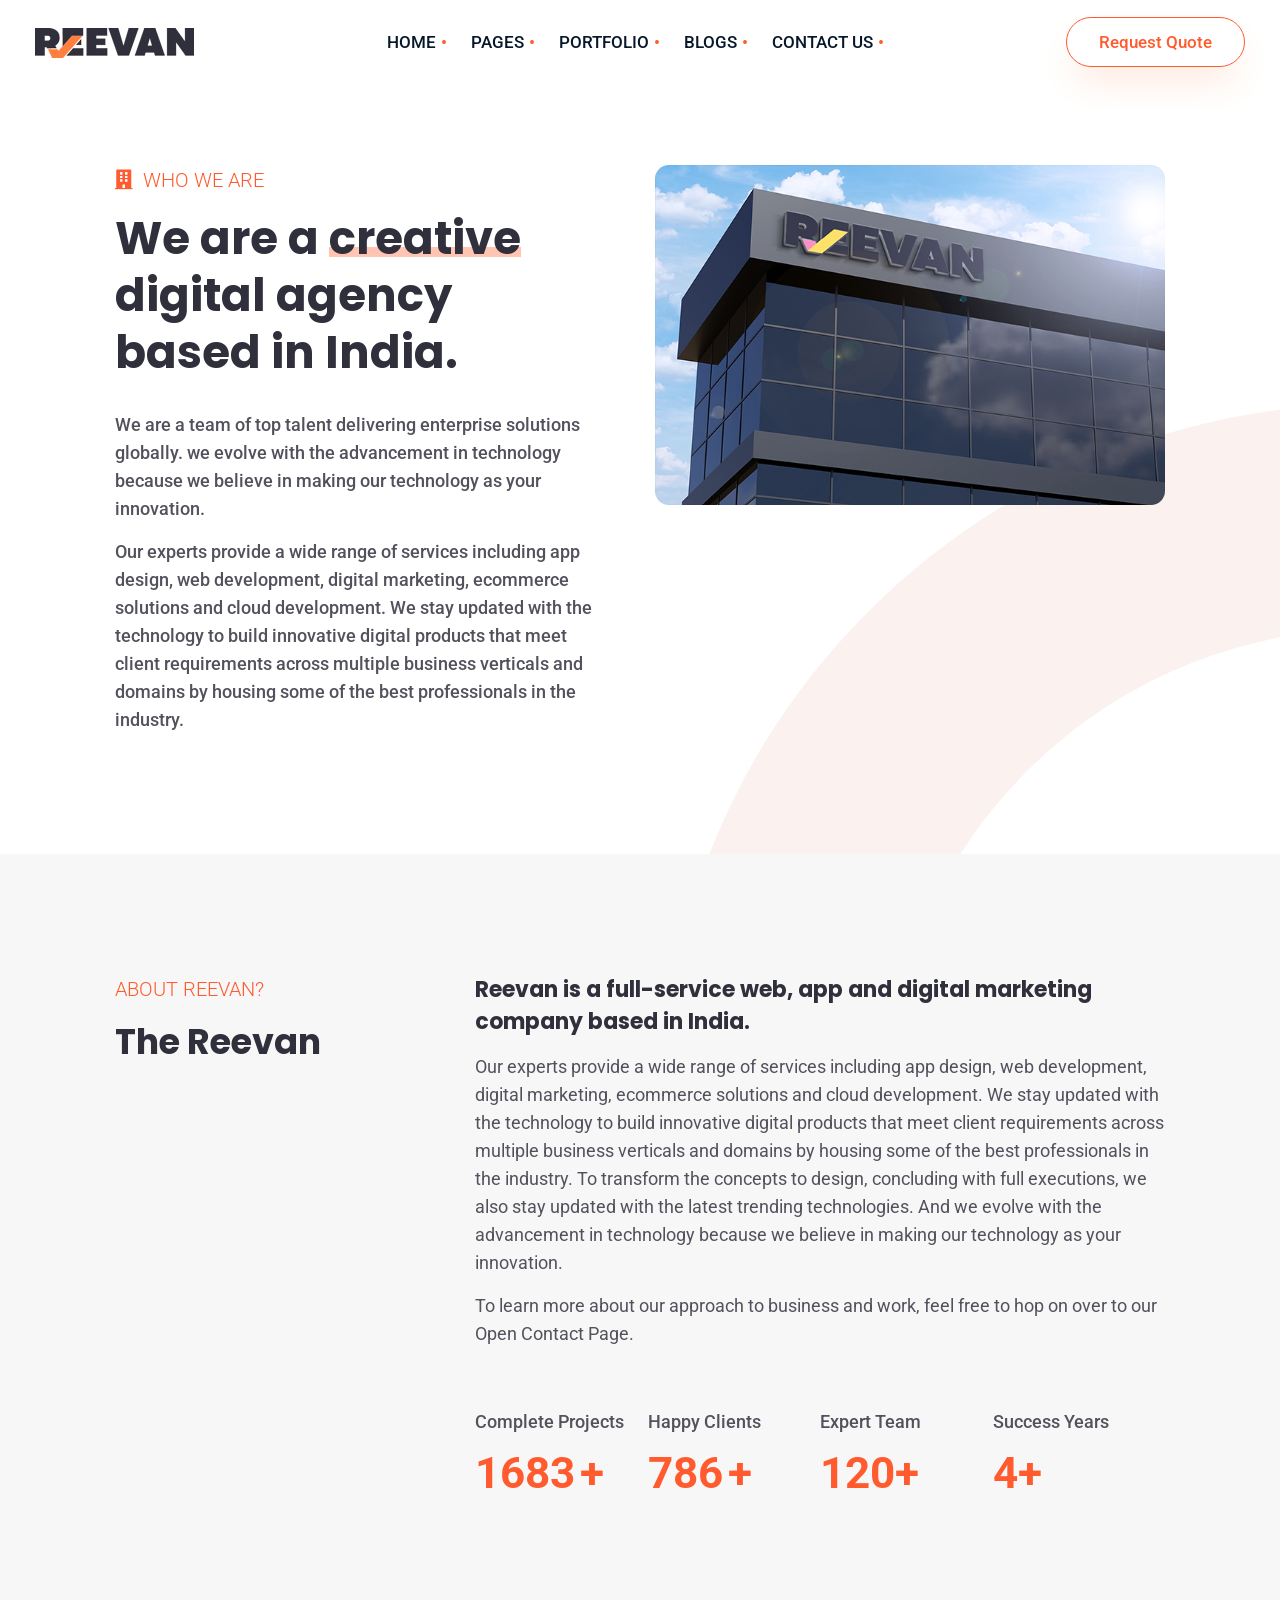
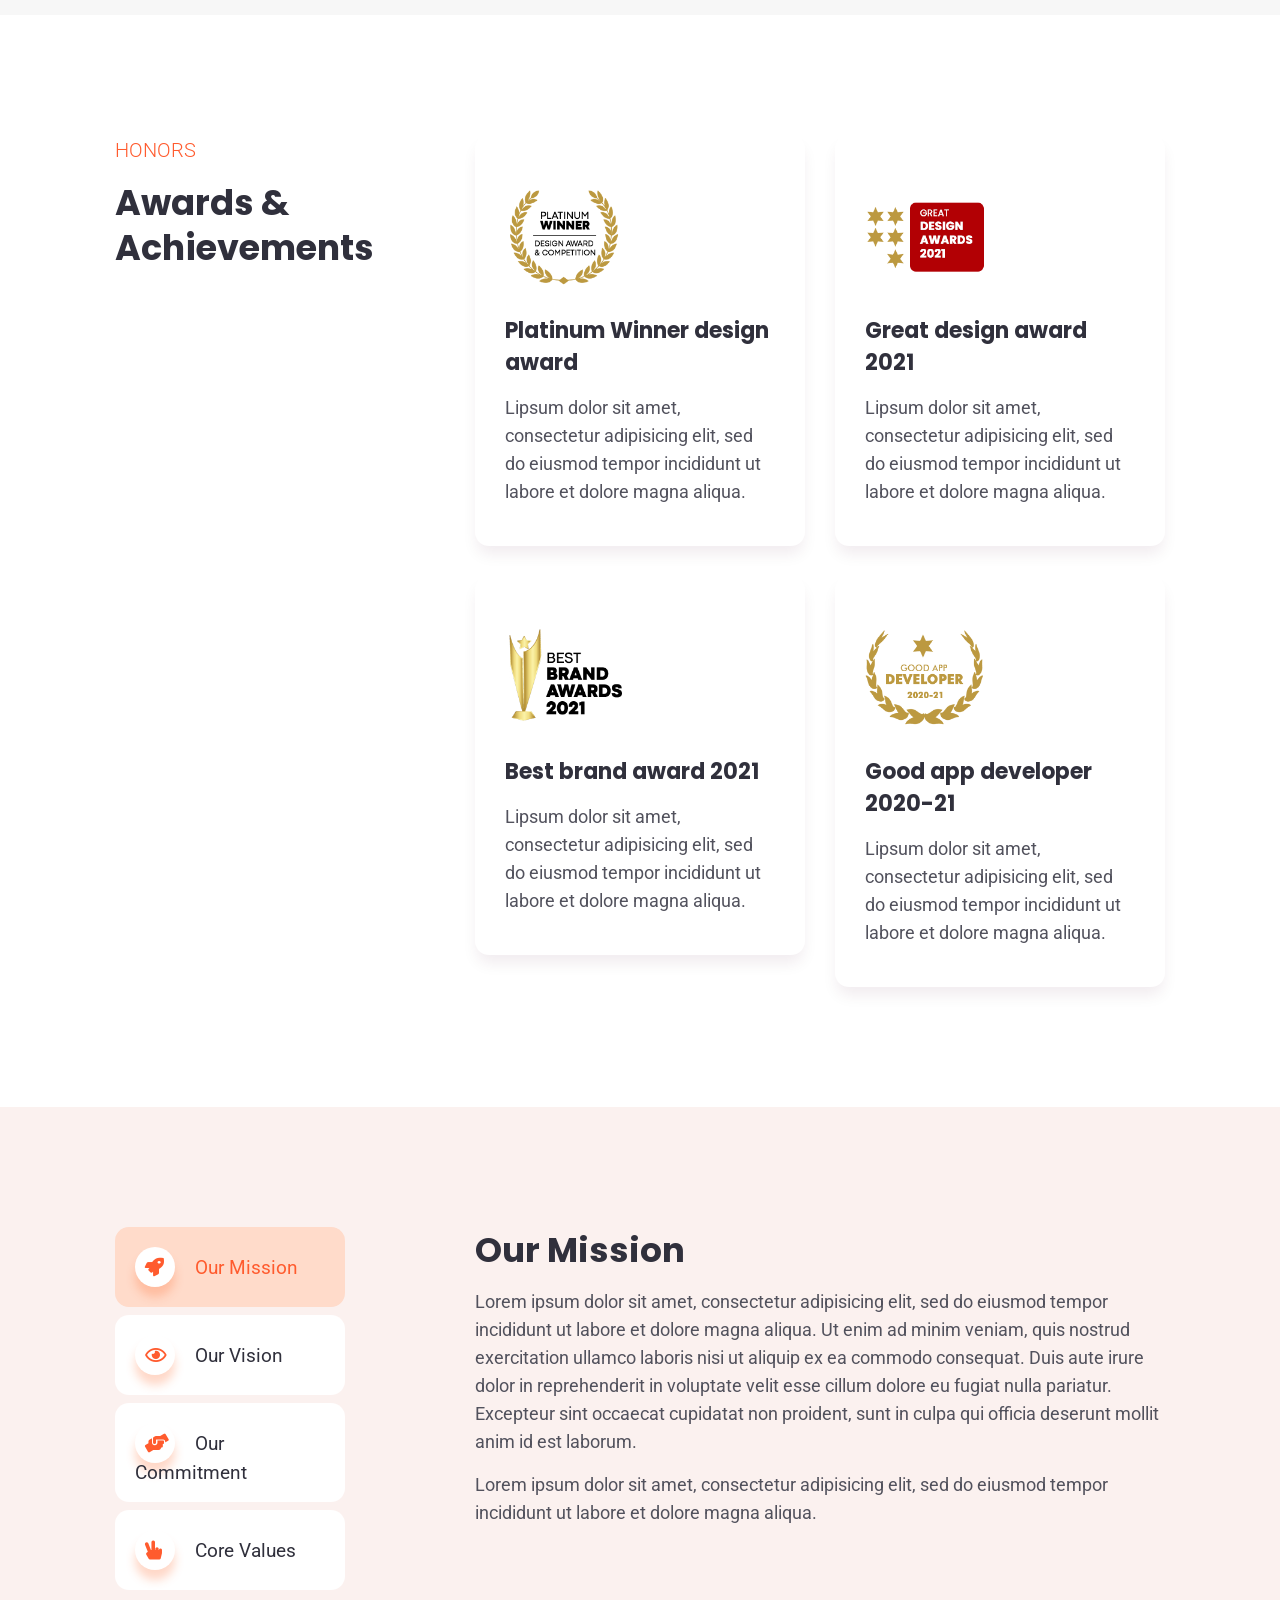
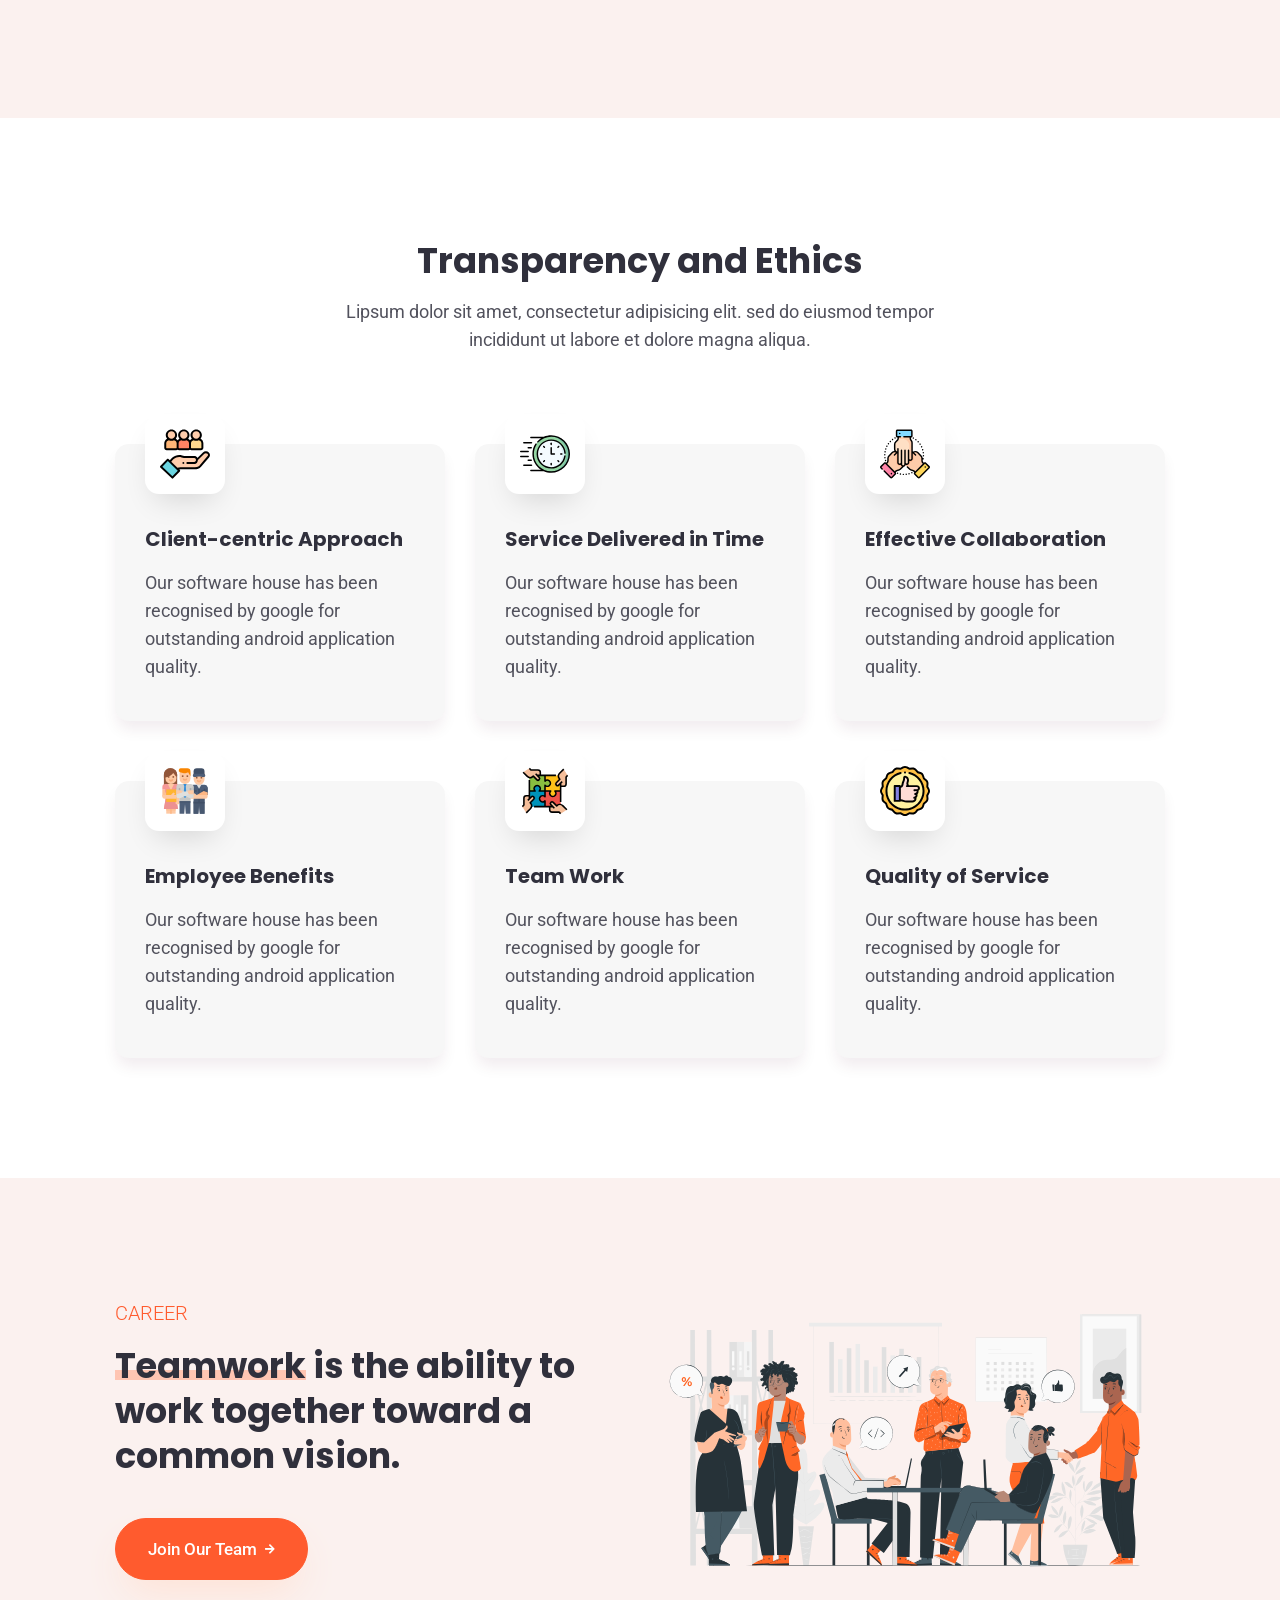
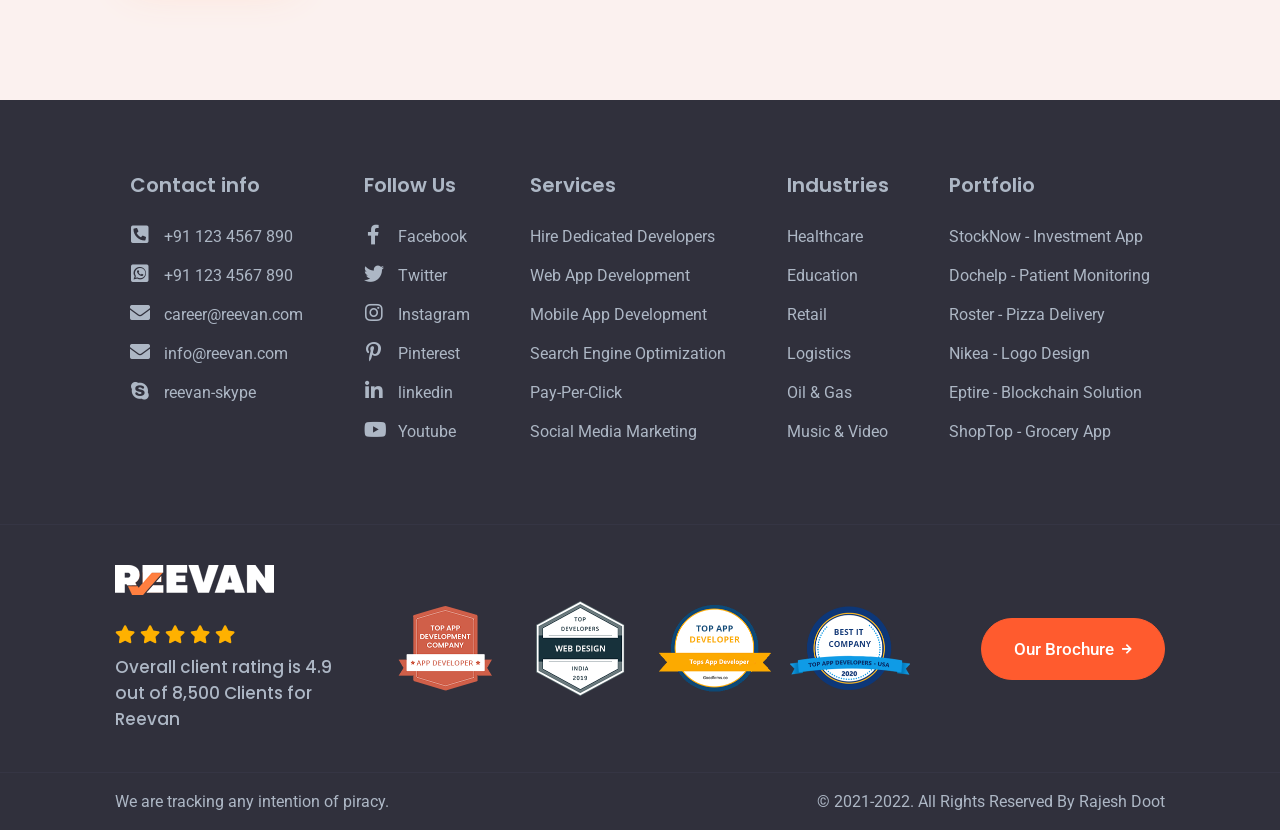
==== commit f740b231: "changes to php file" ====
--- a/about.html
+++ b/about.html
@@ -229,30 +229,30 @@
 				<li class="megamenu mega-small">
 				  <a href="#"  class="menu-links">Portfolio</a>
 				  <div class="menu-dropdown">
-					<div class="menu-block-set"> 
+					<div class="menu-block-set">
 					  <a class="dropdown-item" href="portfolio-modern.html">Portfolio Modern</a>
 					  <a class="dropdown-item" href="portfolio-2.html">Portfolio 3 Grid</a>
 					  <a class="dropdown-item" href="portfolio-3.html">Portfolio 4 Grid</a>
-					  <a class="dropdown-item" href="portfolio-details.html">Portfolio Details</a>							 
-					  <a class="dropdown-item" href="portfolio-details-2.html">Portfolio Details - 2</a>						 
+					  <a class="dropdown-item" href="portfolio-details.html">Portfolio Details</a>
+					  <a class="dropdown-item" href="portfolio-details-2.html">Portfolio Details - 2</a>
 					</div>
 				  </div>
 				</li>
 				<li class="megamenu mega-small">
 				  <a href="#"  class="menu-links">Blogs</a>
 				  <div class="menu-dropdown">
-					<div class="menu-block-set"> 
+					<div class="menu-block-set">
 					  <a class="dropdown-item" href="blog.html">Blog Page</a>
-					  <a class="dropdown-item" href="blog-details.html">Blog Details</a>					 
+					  <a class="dropdown-item" href="blog-details.html">Blog Details</a>
 					</div>
 				  </div>
 				</li>
 				<li class="megamenu mega-small">
 				  <a href="#"  class="menu-links">Contact Us</a>
 				  <div class="menu-dropdown">
-					<div class="menu-block-set"> 
+					<div class="menu-block-set">
 					  <a class="dropdown-item" href="get-quote.html">Contact Us</a>
-					  <a class="dropdown-item" href="get-quote-2.html">Contact Us - 2</a>			 
+					  <a class="dropdown-item" href="get-quote-2.html">Contact Us - 2</a>
 					</div>
 				  </div>
 				</li>
@@ -298,7 +298,7 @@
 					  </ul>
 					</li>
 				  </ul>
-				</li>              
+				</li>
 				<li><a href="#">Pages</a>
 				  <ul>
 					<li><a href="about.html">About Us</a></li>
@@ -342,7 +342,7 @@
 					  <li><a href="get-quote.html">Contact Us</a></li>
 					  <li><a href="get-quote-2.html">Contact Us - 2</a></li>
 				  </ul>
-				</li>             
+				</li>
 			  </ul>
 			  <ul class="bottom-nav">
 				<li class="ree-hc">
@@ -697,7 +697,7 @@
 	<!--end career cta-->
 
 	<!--start footer -->
-	<footer class="footer-a">		
+	<footer class="footer-a">
 		<div class="footer-fist-row pt40">
 			<div class="container">
 				<div class="footer-rowset">
